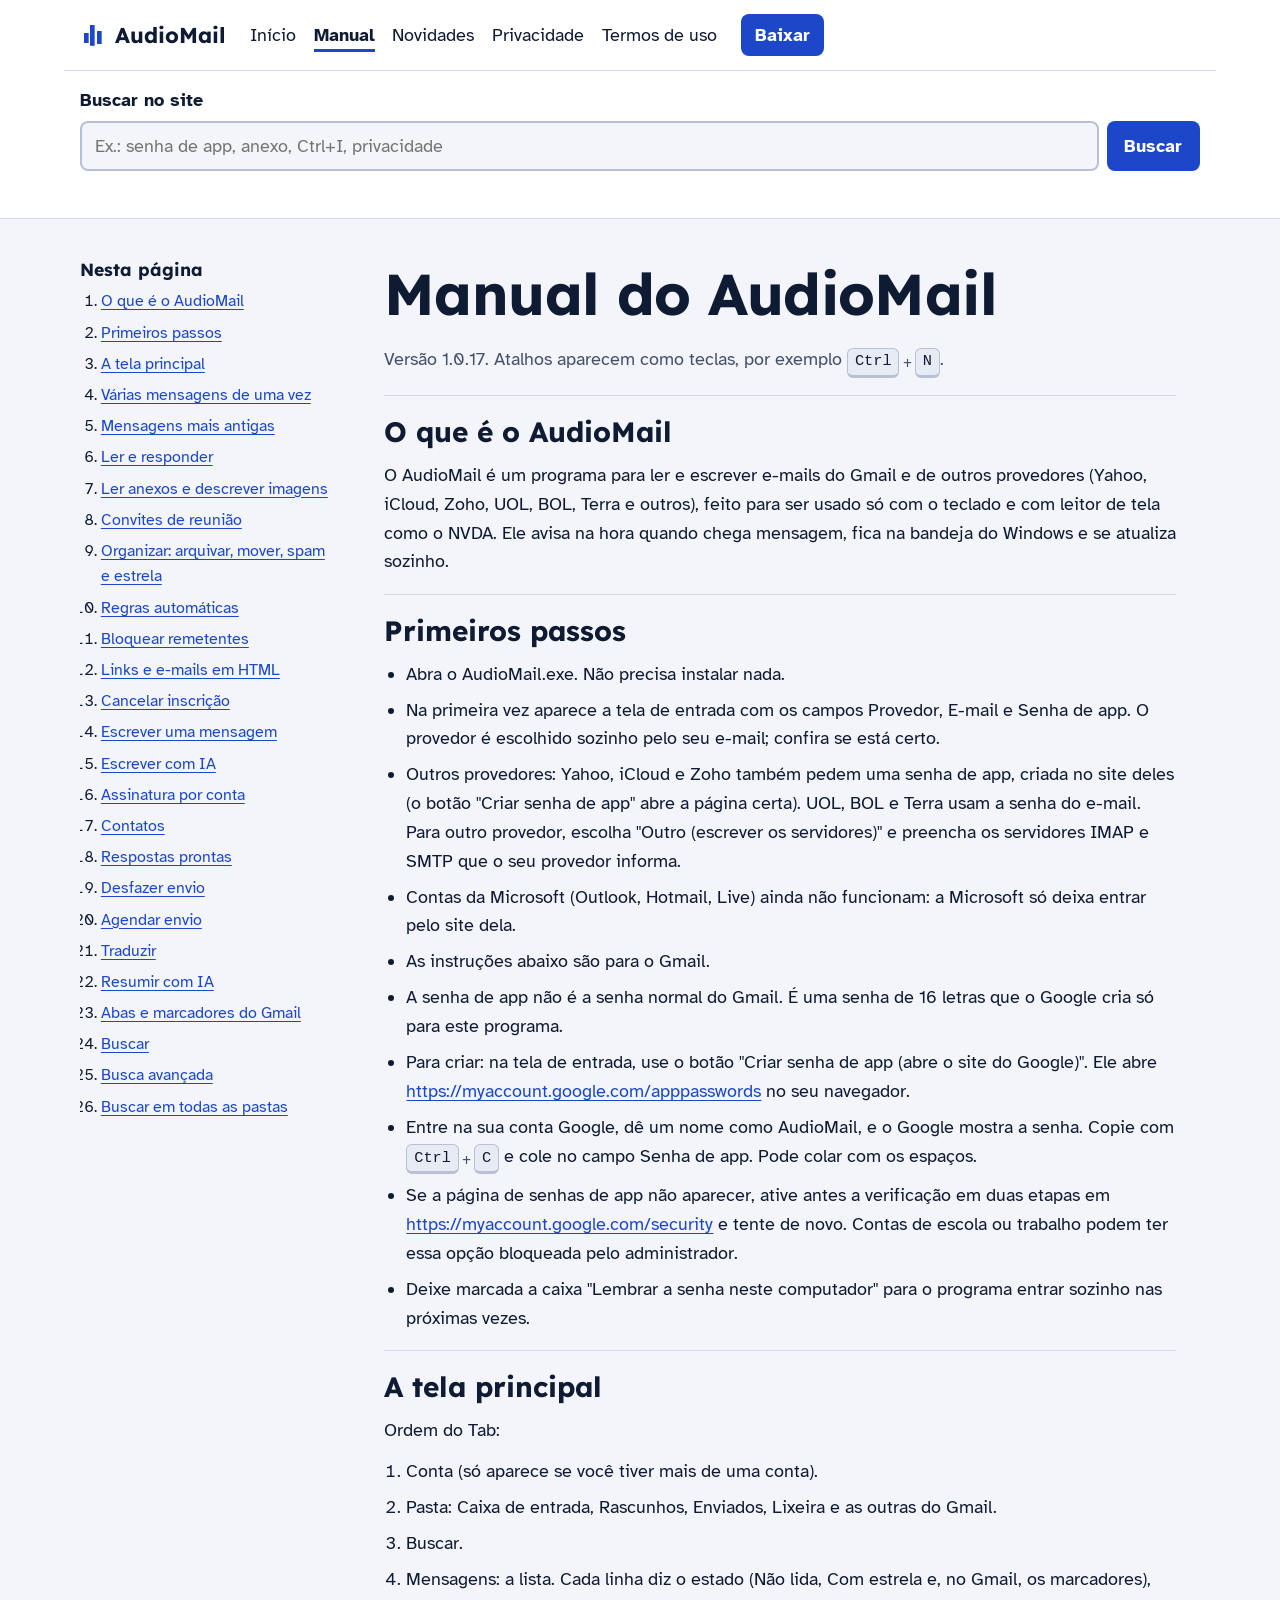
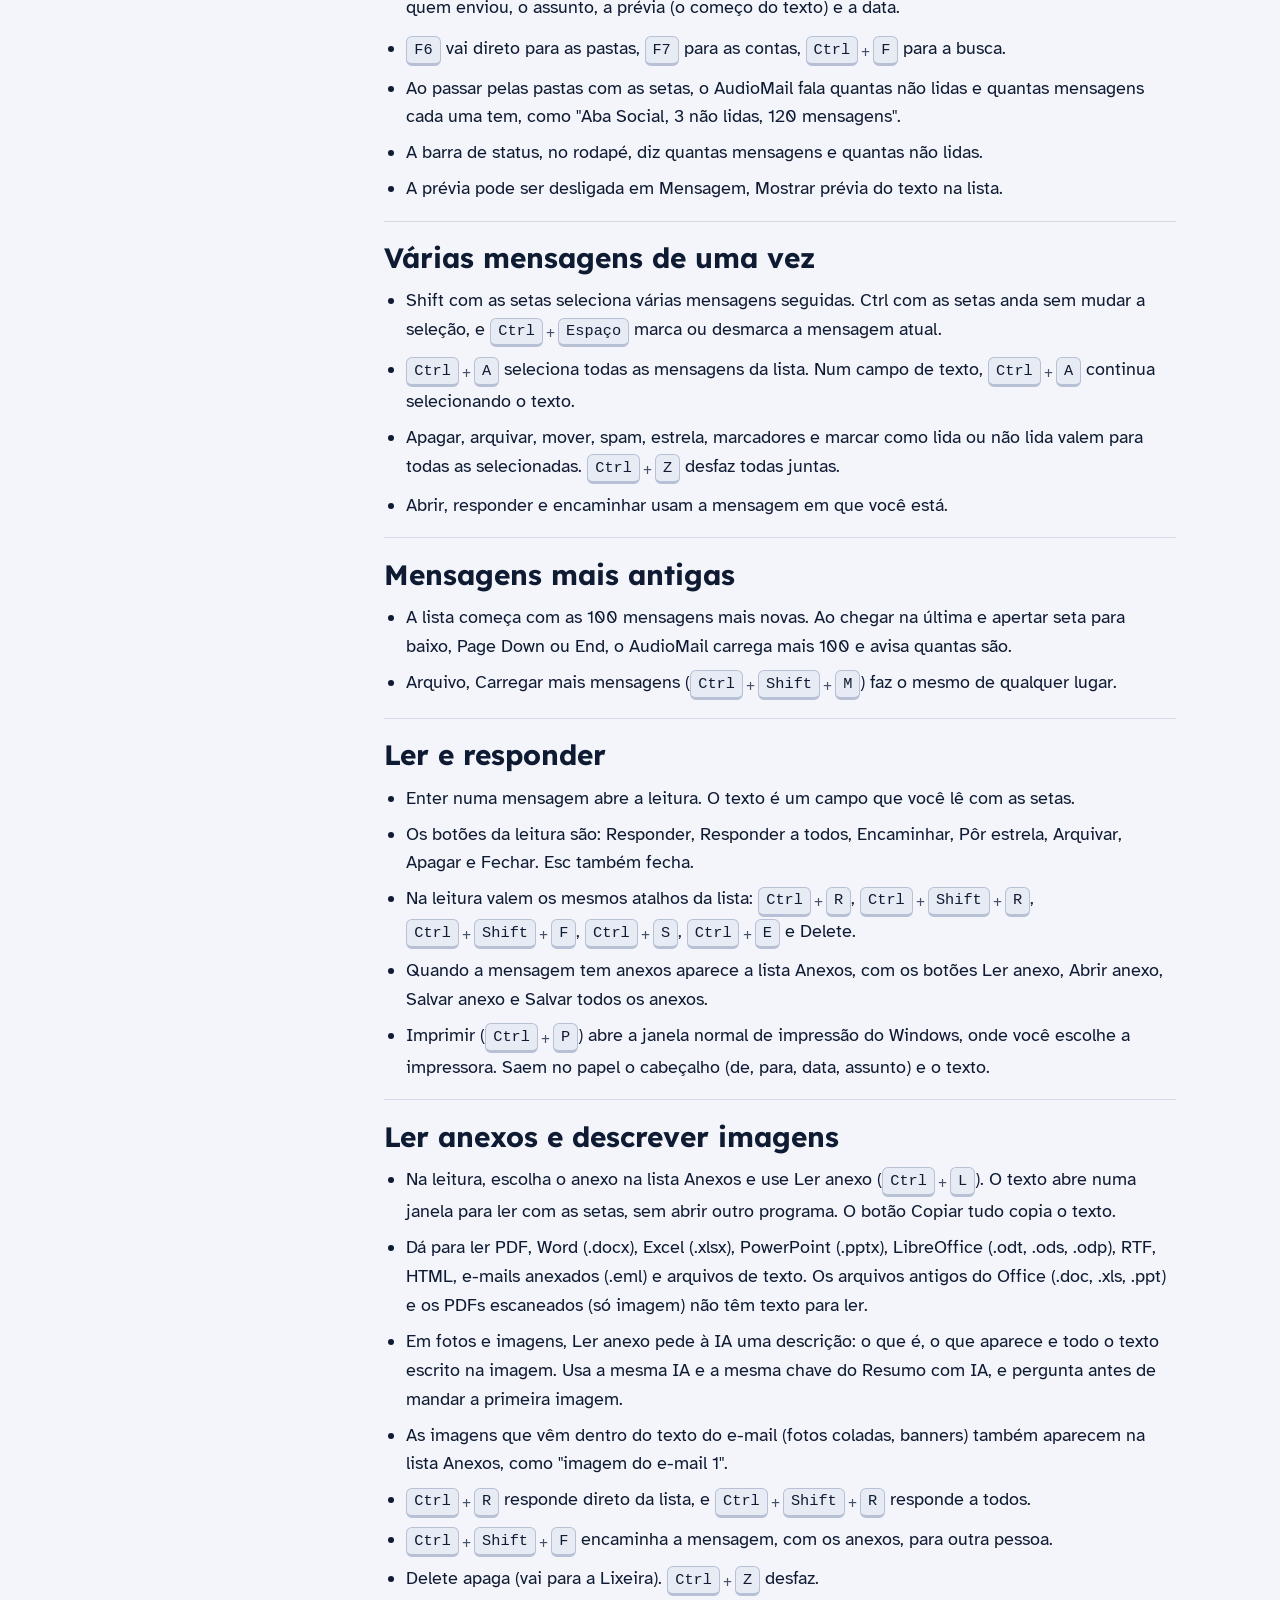
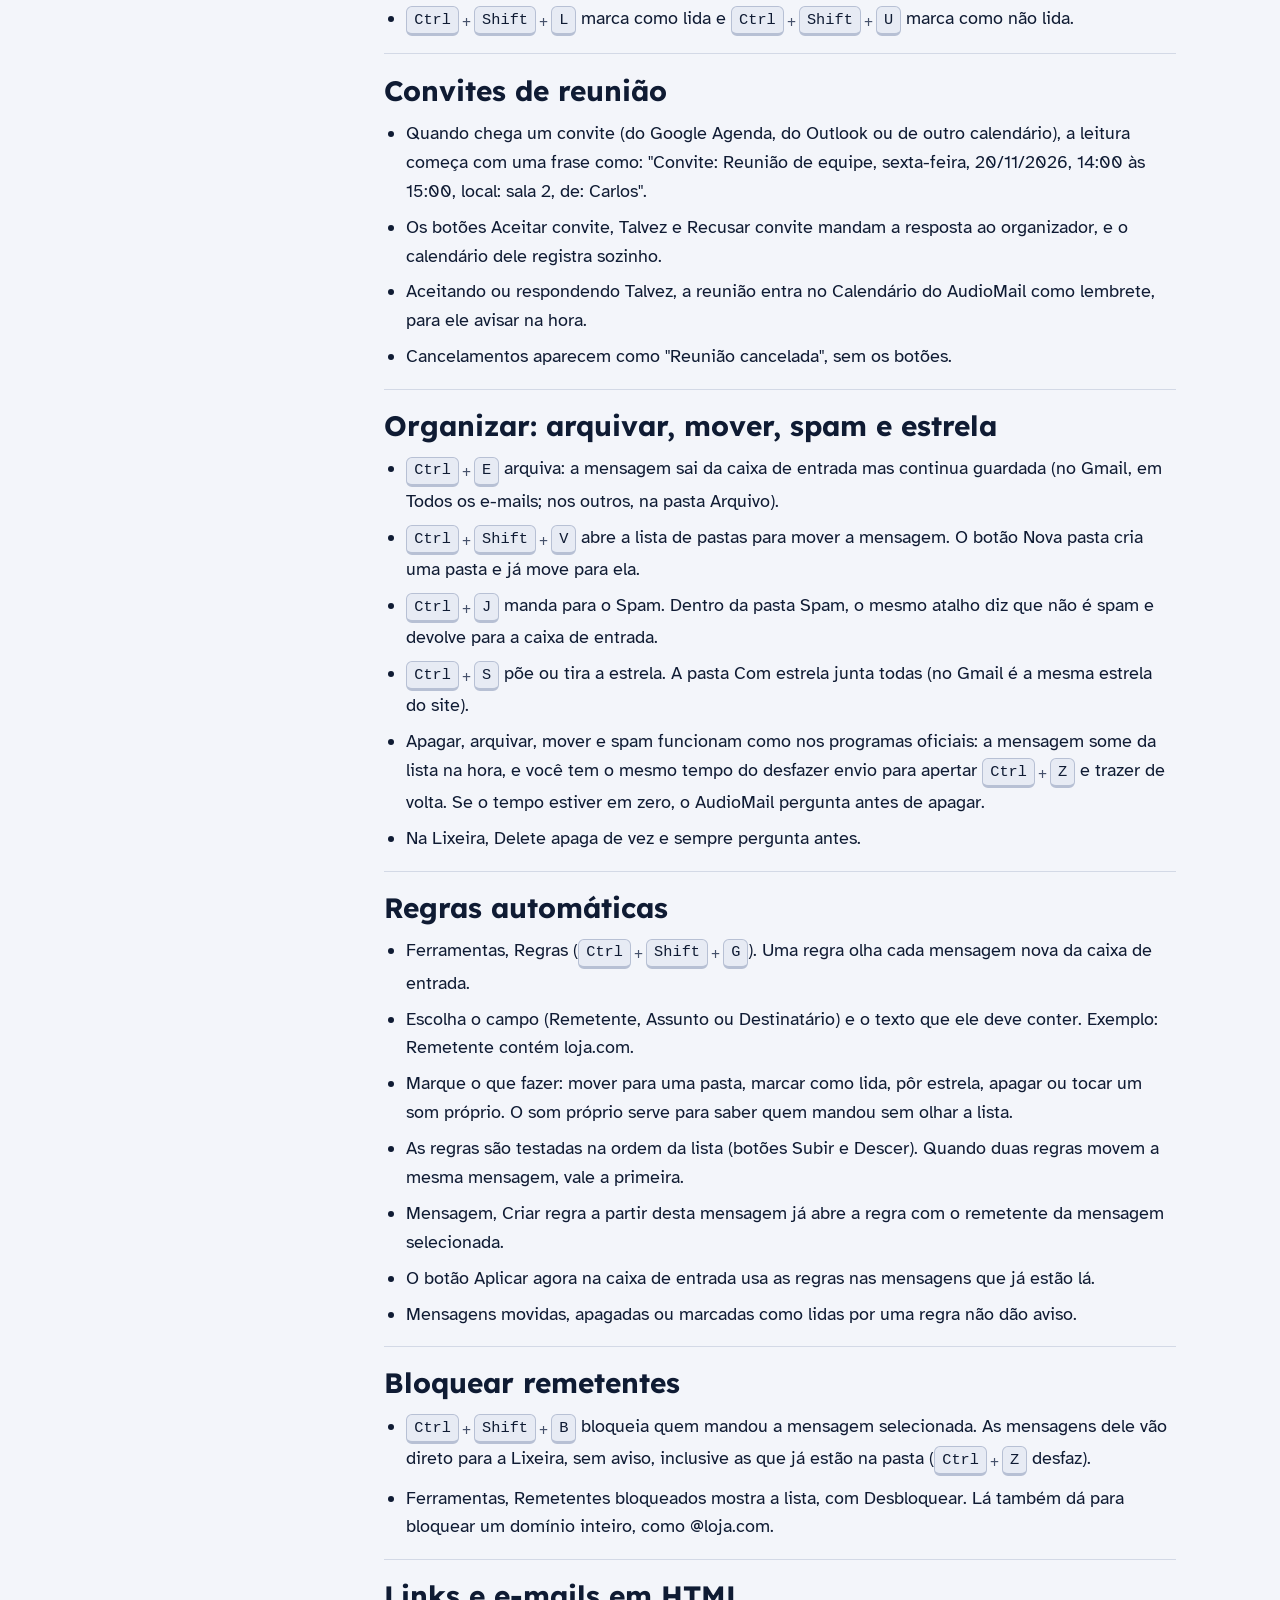
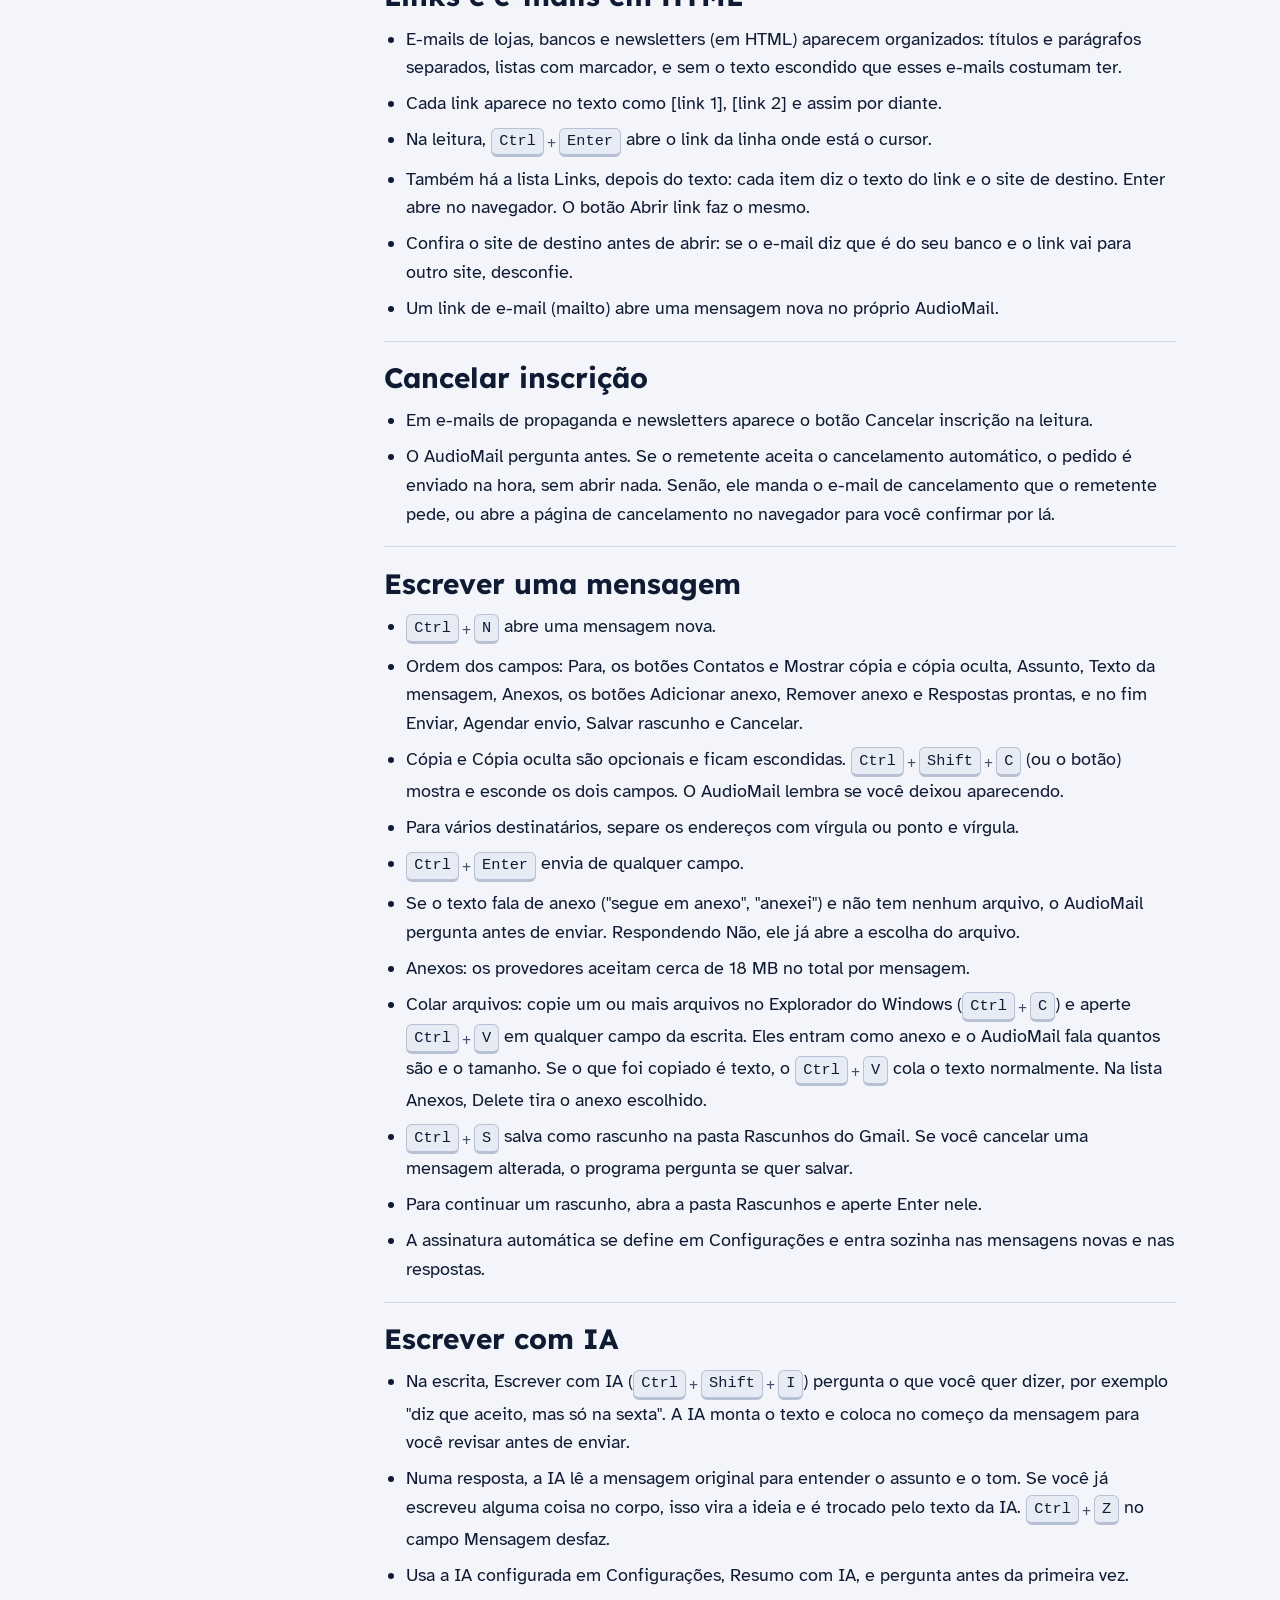
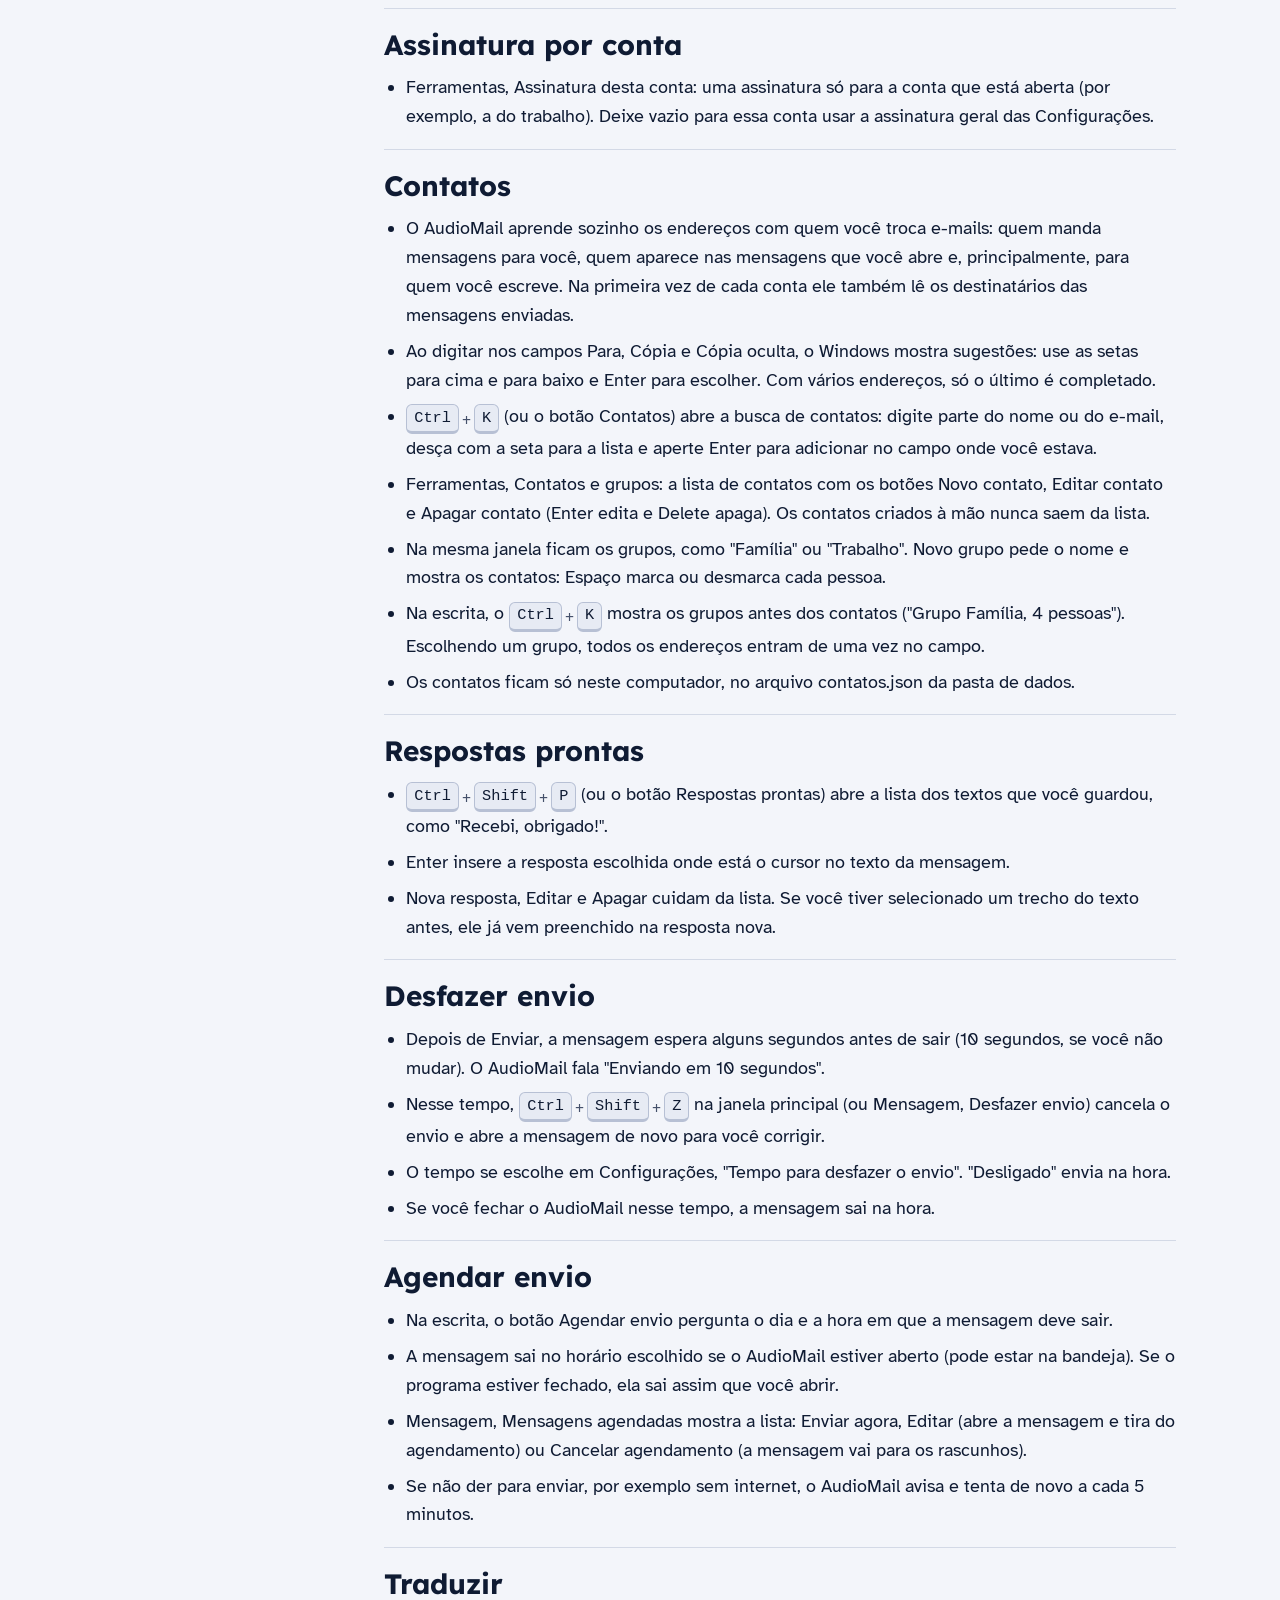
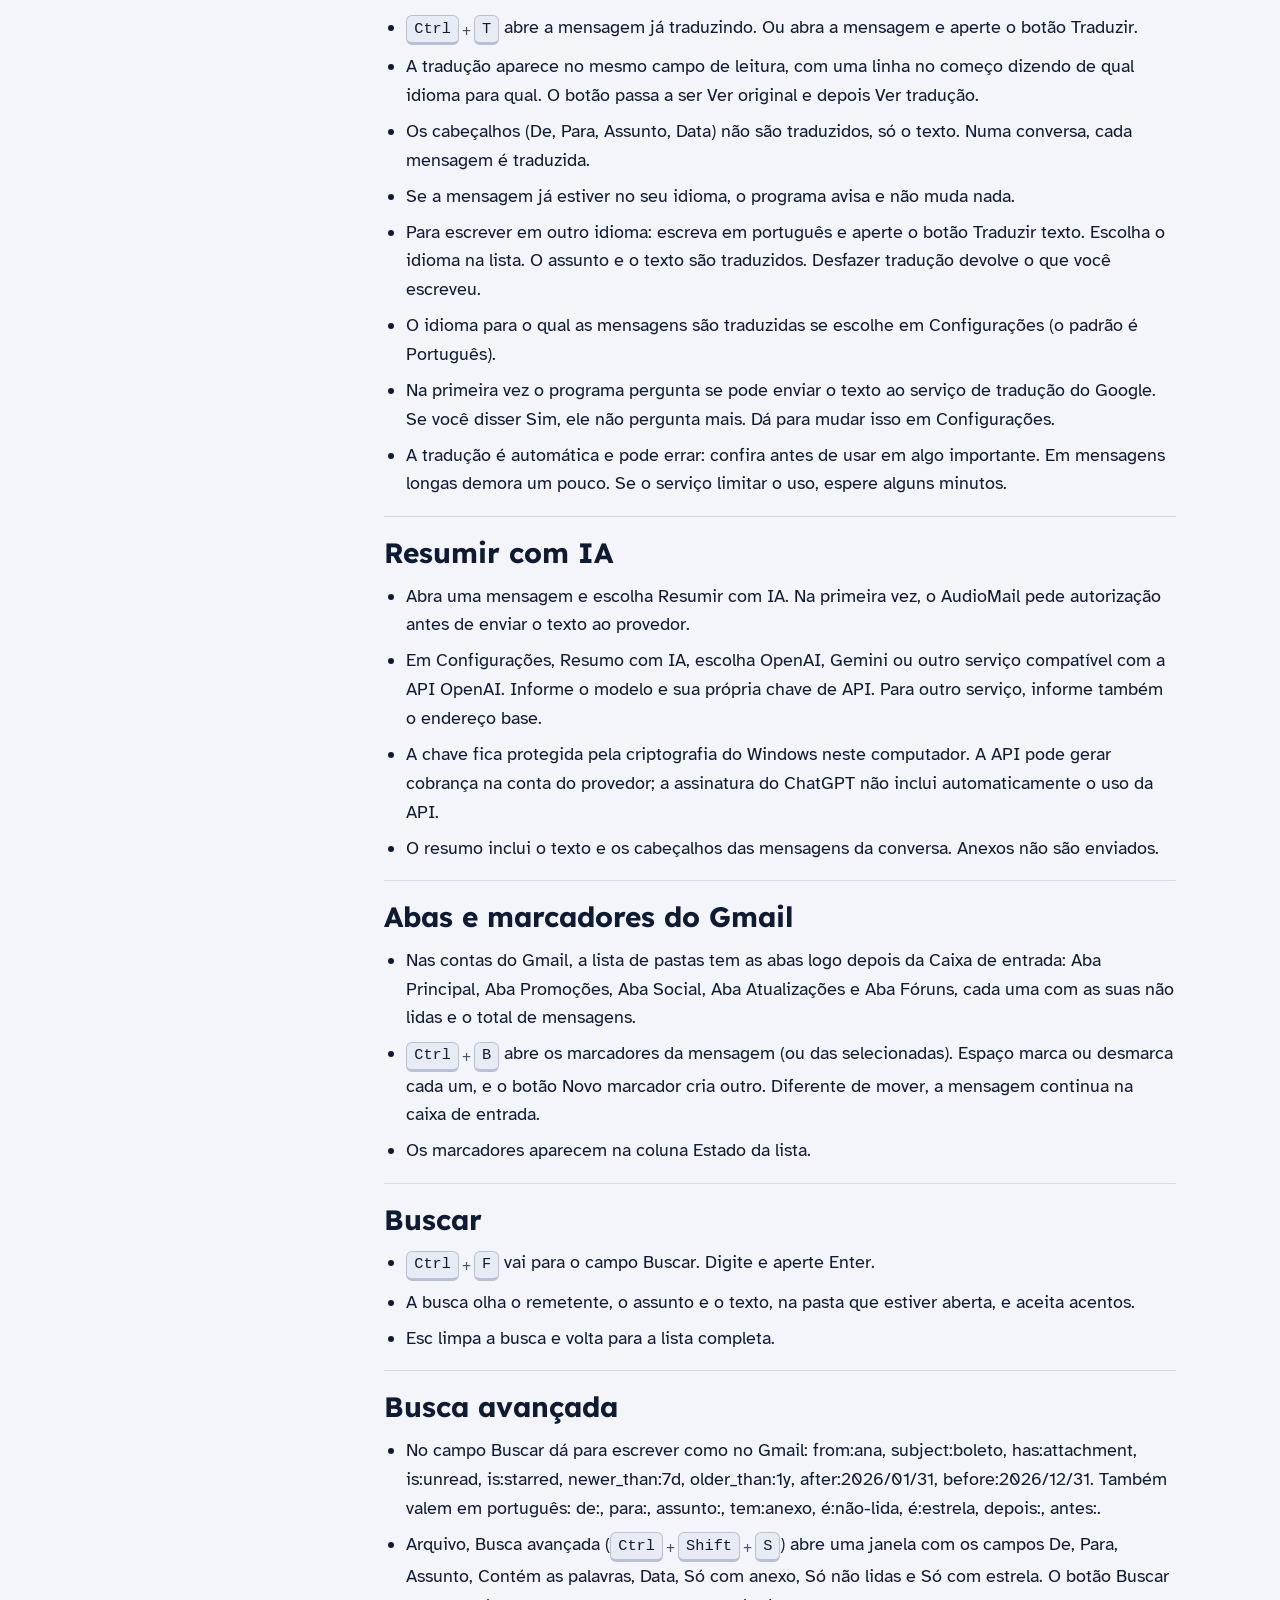
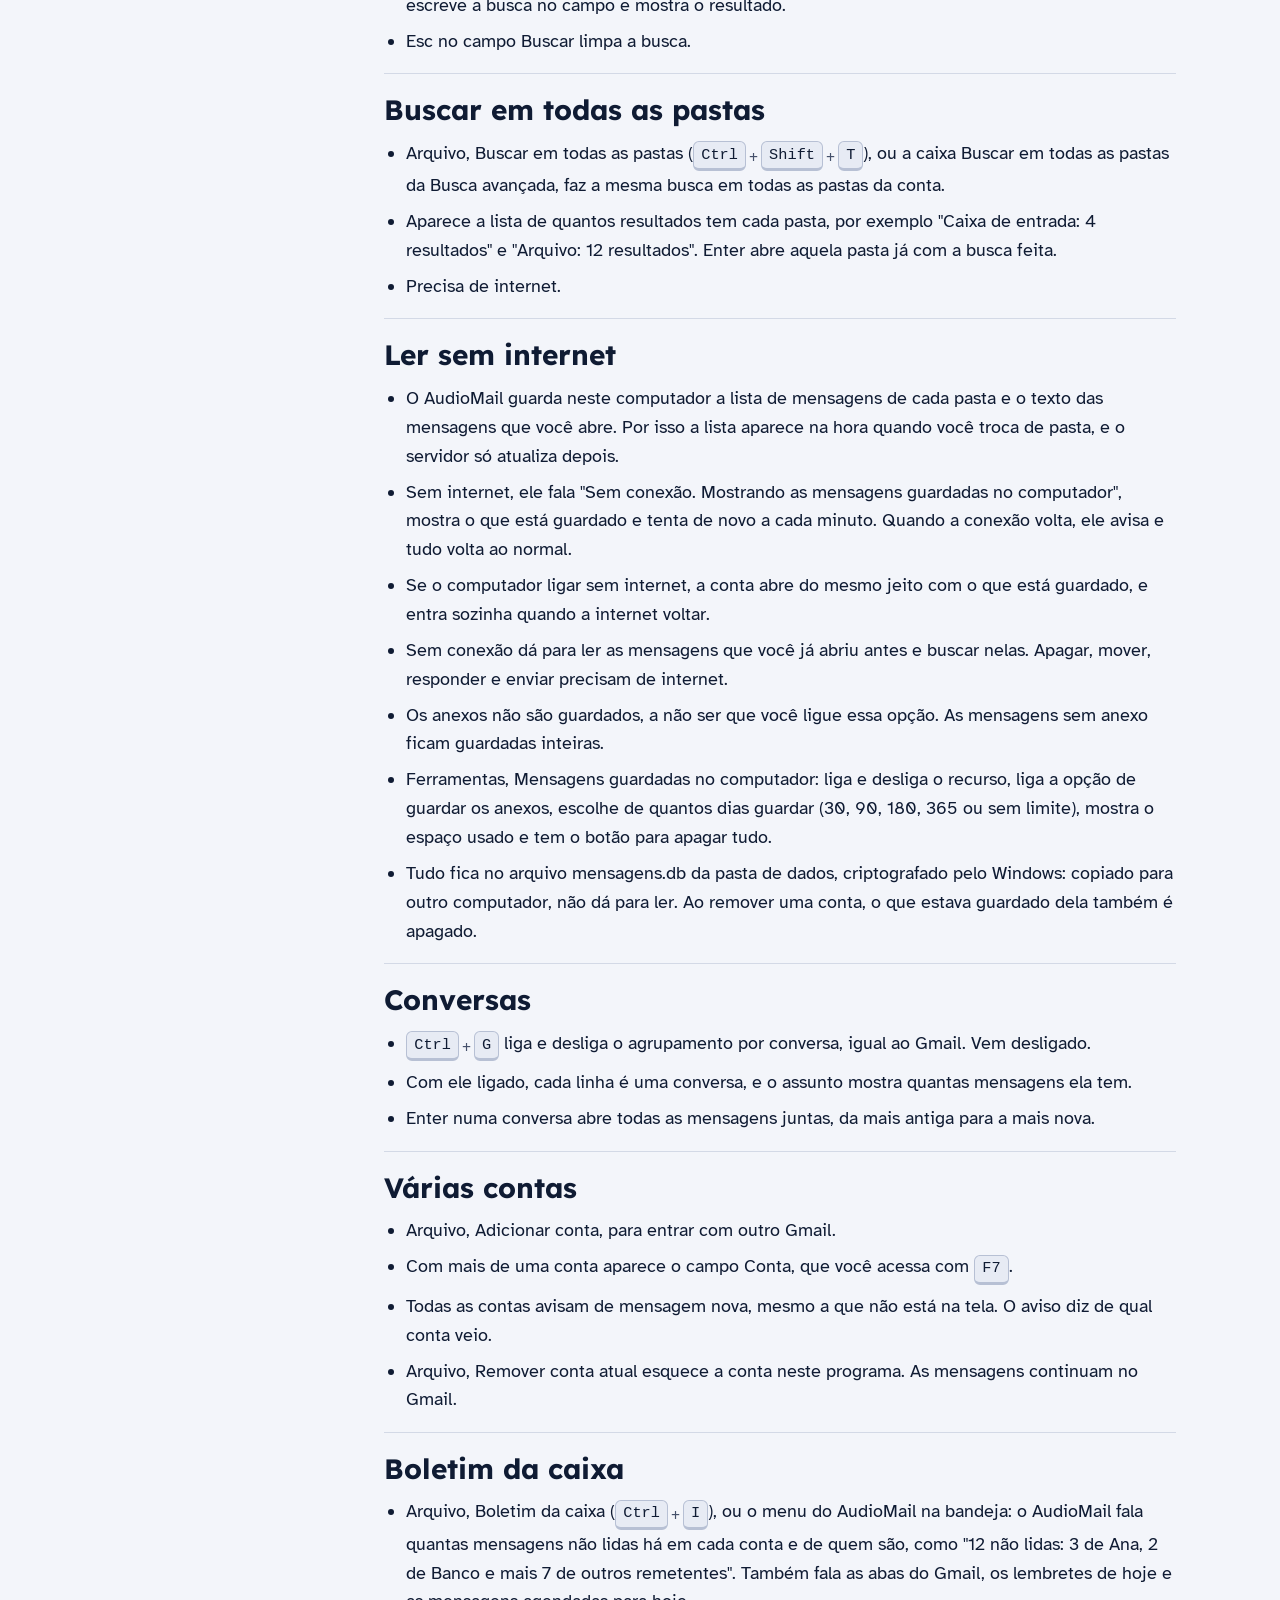
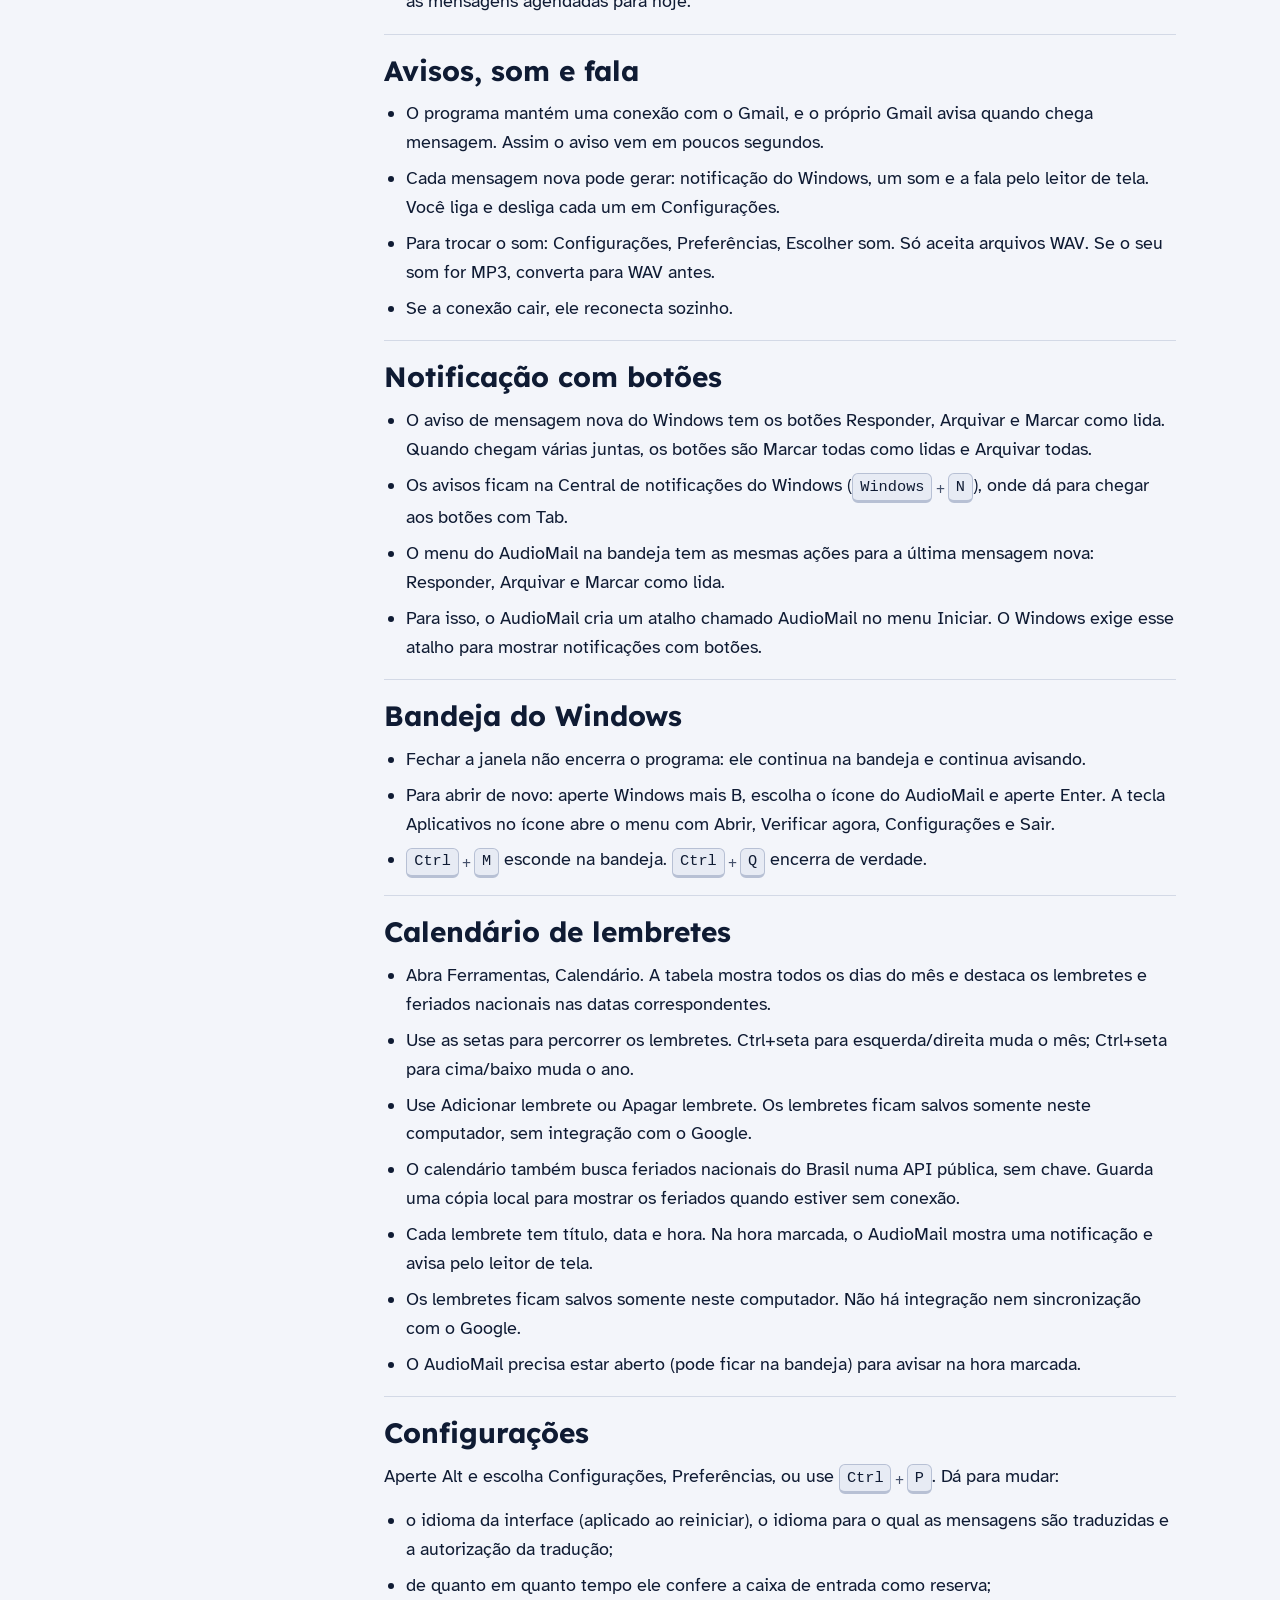
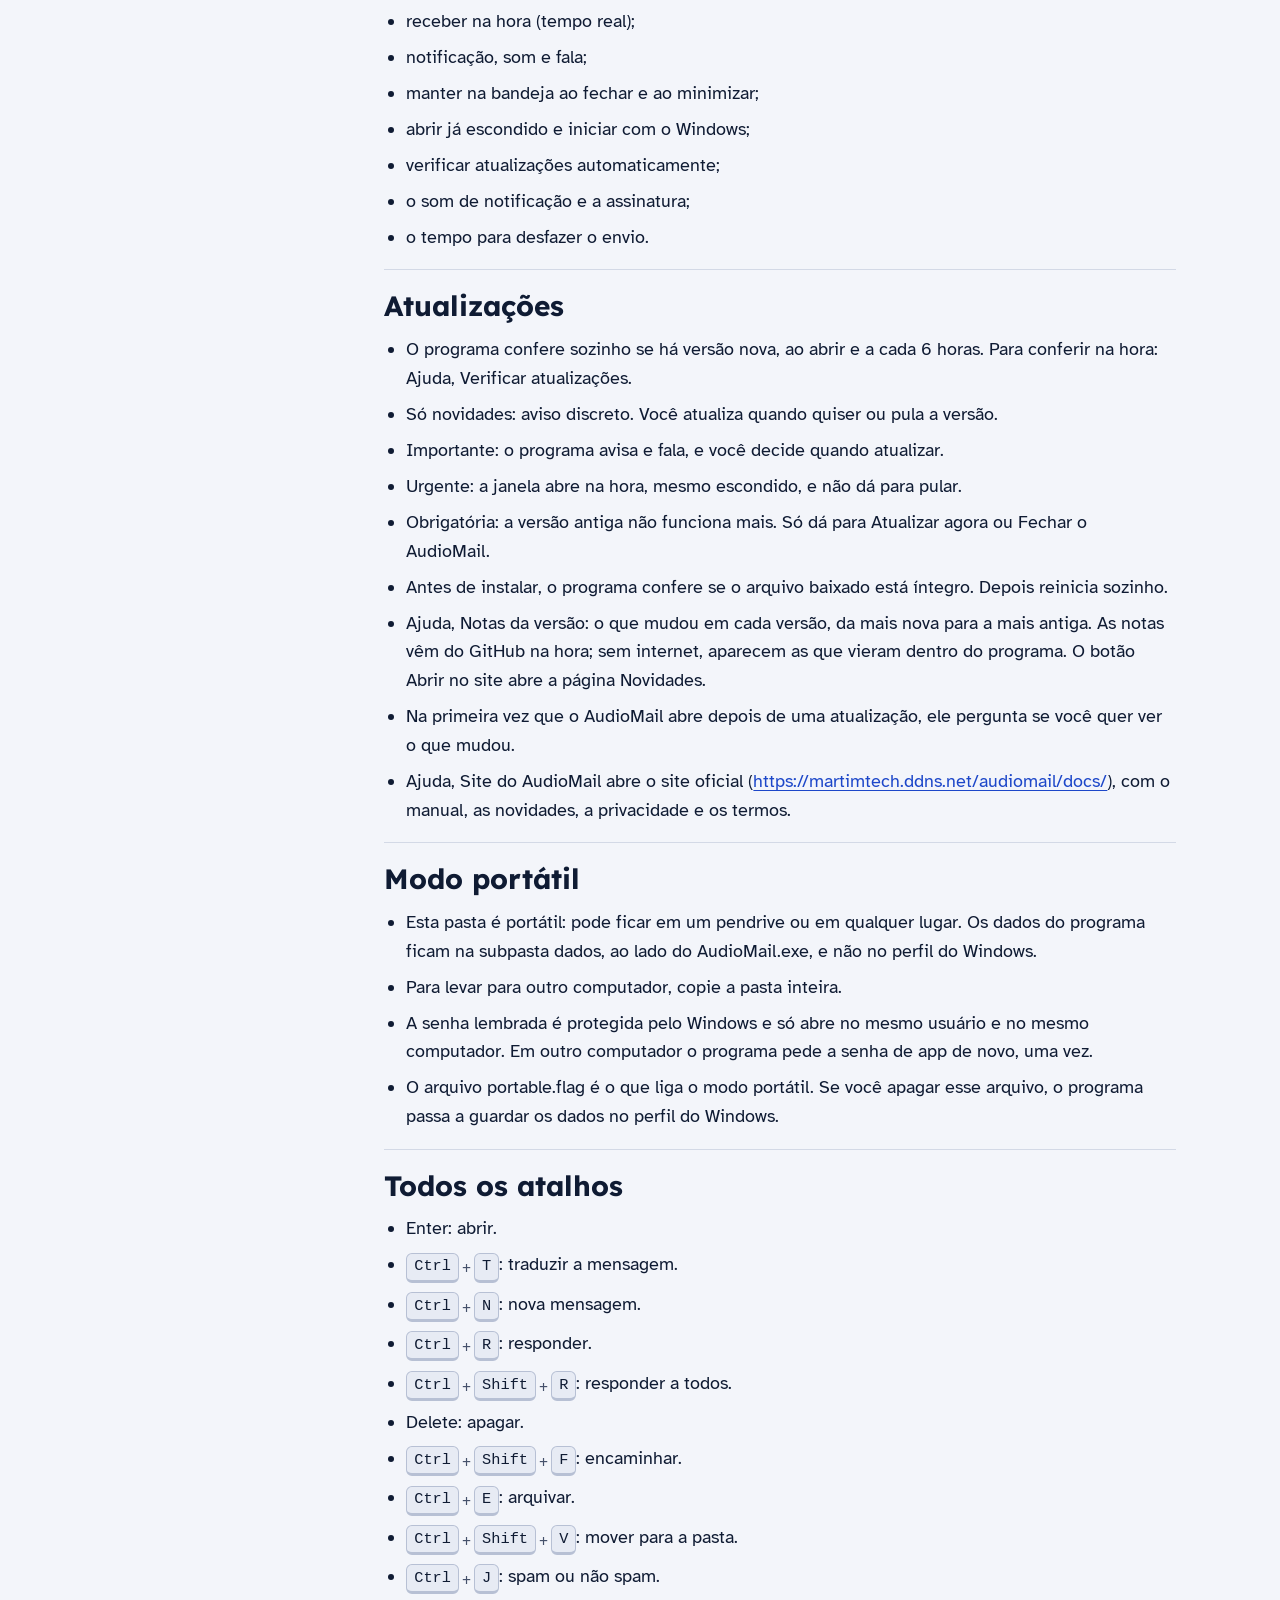
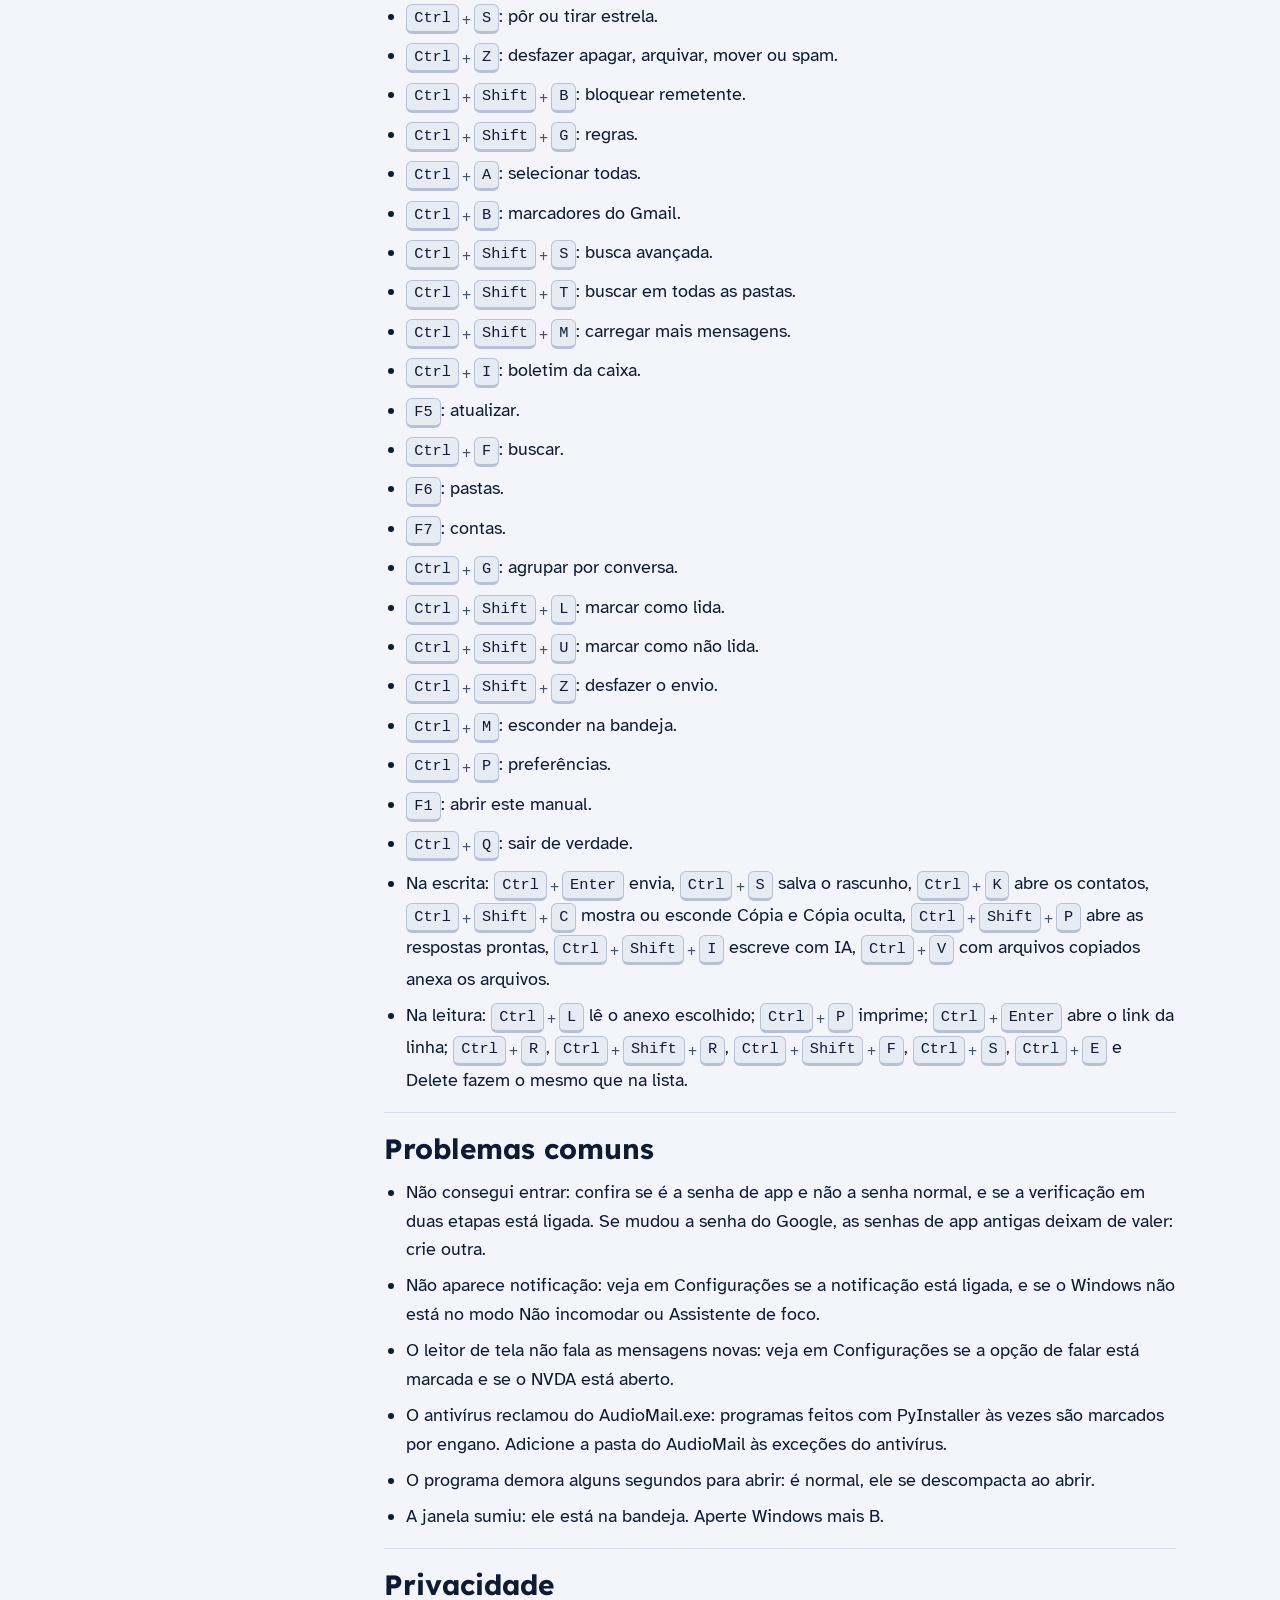
==== docs/manual.html @ 34cfb75d "AudioMail 1.0.17: notas da versão e site oficial - Notas da versão (release_notes.py): Ajuda, Notas " ====
<!doctype html>
<html lang="pt-BR">
<head>
<meta charset="utf-8">
<meta name="viewport" content="width=device-width, initial-scale=1, viewport-fit=cover">
<title>Manual do AudioMail</title>
<meta name="description" content="Como usar o AudioMail: contas, mensagens, anexos, atalhos e configurações.">
<meta name="claude:viewport-fit-sides" content="cover">
<link rel="preconnect" href="https://fonts.googleapis.com">
<link rel="preconnect" href="https://fonts.gstatic.com" crossorigin>
<link rel="stylesheet" href="https://fonts.googleapis.com/css2?family=Atkinson+Hyperlegible:ital,wght@0,400;0,700;1,400&family=Lexend:wght@500;700&display=swap">
<link rel="stylesheet" href="estilo.css">
</head>
<body>
<a class="skip" href="#conteudo">Pular para o conteúdo</a>
<header class="topo">
  <div class="faixa">
    <a class="marca" href="index.html" aria-label="AudioMail, página inicial">
      <span class="marca-icone" aria-hidden="true"></span>AudioMail
    </a>
    <nav aria-label="Páginas do site"><ul class="menu"><li><a href="index.html">Início</a></li><li><a href="manual.html" aria-current="page">Manual</a></li><li><a href="novidades.html">Novidades</a></li><li><a href="privacidade.html">Privacidade</a></li><li><a href="termos.html">Termos de uso</a></li></ul></nav>
    <a class="botao botao-pequeno" href="https://github.com/martimpcctrl/AudioMail/releases/latest/download/AudioMail-Portatil-1.0.17.zip">Baixar</a>
  </div>
  <div class="faixa faixa-busca">
    <form class="busca" role="search" id="form-busca" action="#">
      <label for="campo-busca">Buscar no site</label>
      <div class="busca-linha">
        <input id="campo-busca" type="search" autocomplete="off"
               placeholder="Ex.: senha de app, anexo, Ctrl+I, privacidade">
        <button type="submit" class="botao">Buscar</button>
      </div>
      <p id="busca-status" class="busca-status" role="status" aria-live="polite"></p>
      <ol id="busca-resultados" class="busca-resultados" hidden></ol>
    </form>
  </div>
</header>
<main id="conteudo" tabindex="-1">
<div class="faixa documento">
  <nav class="indice" aria-labelledby="titulo-indice">
    <h2 id="titulo-indice">Nesta página</h2>
    <ol><li><a href="#o-que-é-o-audiomail">O que é o AudioMail</a></li><li><a href="#primeiros-passos">Primeiros passos</a></li><li><a href="#a-tela-principal">A tela principal</a></li><li><a href="#várias-mensagens-de-uma-vez">Várias mensagens de uma vez</a></li><li><a href="#mensagens-mais-antigas">Mensagens mais antigas</a></li><li><a href="#ler-e-responder">Ler e responder</a></li><li><a href="#ler-anexos-e-descrever-imagens">Ler anexos e descrever imagens</a></li><li><a href="#convites-de-reunião">Convites de reunião</a></li><li><a href="#organizar-arquivar-mover-spam-e-estrela">Organizar: arquivar, mover, spam e estrela</a></li><li><a href="#regras-automáticas">Regras automáticas</a></li><li><a href="#bloquear-remetentes">Bloquear remetentes</a></li><li><a href="#links-e-e-mails-em-html">Links e e-mails em HTML</a></li><li><a href="#cancelar-inscrição">Cancelar inscrição</a></li><li><a href="#escrever-uma-mensagem">Escrever uma mensagem</a></li><li><a href="#escrever-com-ia">Escrever com IA</a></li><li><a href="#assinatura-por-conta">Assinatura por conta</a></li><li><a href="#contatos">Contatos</a></li><li><a href="#respostas-prontas">Respostas prontas</a></li><li><a href="#desfazer-envio">Desfazer envio</a></li><li><a href="#agendar-envio">Agendar envio</a></li><li><a href="#traduzir">Traduzir</a></li><li><a href="#resumir-com-ia">Resumir com IA</a></li><li><a href="#abas-e-marcadores-do-gmail">Abas e marcadores do Gmail</a></li><li><a href="#buscar">Buscar</a></li><li><a href="#busca-avançada">Busca avançada</a></li><li><a href="#buscar-em-todas-as-pastas">Buscar em todas as pastas</a></li><li><a href="#ler-sem-internet">Ler sem internet</a></li><li><a href="#conversas">Conversas</a></li><li><a href="#várias-contas">Várias contas</a></li><li><a href="#boletim-da-caixa">Boletim da caixa</a></li><li><a href="#avisos-som-e-fala">Avisos, som e fala</a></li><li><a href="#notificação-com-botões">Notificação com botões</a></li><li><a href="#bandeja-do-windows">Bandeja do Windows</a></li><li><a href="#calendário-de-lembretes">Calendário de lembretes</a></li><li><a href="#configurações">Configurações</a></li><li><a href="#atualizações">Atualizações</a></li><li><a href="#modo-portátil">Modo portátil</a></li><li><a href="#todos-os-atalhos">Todos os atalhos</a></li><li><a href="#problemas-comuns">Problemas comuns</a></li><li><a href="#privacidade">Privacidade</a></li></ol>
  </nav>
  <article class="texto">
    <h1>Manual do AudioMail</h1>
    <p class="meta">Versão 1.0.17. Atalhos aparecem como teclas, por exemplo <span class="combo"><kbd>Ctrl</kbd><span class="plus">+</span><kbd>N</kbd></span>.</p>
    <section aria-labelledby="o-que-é-o-audiomail"><h2 id="o-que-é-o-audiomail">O que é o AudioMail</h2>
<p>O AudioMail é um programa para ler e escrever e-mails do Gmail e de outros provedores (Yahoo, iCloud, Zoho, UOL, BOL, Terra e outros), feito para ser usado só com o teclado e com leitor de tela como o NVDA. Ele avisa na hora quando chega mensagem, fica na bandeja do Windows e se atualiza sozinho.</p></section>
<section aria-labelledby="primeiros-passos"><h2 id="primeiros-passos">Primeiros passos</h2>
<ul><li>Abra o AudioMail.exe. Não precisa instalar nada.</li><li>Na primeira vez aparece a tela de entrada com os campos Provedor, E-mail e Senha de app. O provedor é escolhido sozinho pelo seu e-mail; confira se está certo.</li><li>Outros provedores: Yahoo, iCloud e Zoho também pedem uma senha de app, criada no site deles (o botão "Criar senha de app" abre a página certa). UOL, BOL e Terra usam a senha do e-mail. Para outro provedor, escolha "Outro (escrever os servidores)" e preencha os servidores IMAP e SMTP que o seu provedor informa.</li><li>Contas da Microsoft (Outlook, Hotmail, Live) ainda não funcionam: a Microsoft só deixa entrar pelo site dela.</li><li>As instruções abaixo são para o Gmail.</li><li>A senha de app não é a senha normal do Gmail. É uma senha de 16 letras que o Google cria só para este programa.</li><li>Para criar: na tela de entrada, use o botão "Criar senha de app (abre o site do Google)". Ele abre <a href="https://myaccount.google.com/apppasswords">https://myaccount.google.com/apppasswords</a> no seu navegador.</li><li>Entre na sua conta Google, dê um nome como AudioMail, e o Google mostra a senha. Copie com <span class="combo"><kbd>Ctrl</kbd><span class="plus">+</span><kbd>C</kbd></span> e cole no campo Senha de app. Pode colar com os espaços.</li><li>Se a página de senhas de app não aparecer, ative antes a verificação em duas etapas em <a href="https://myaccount.google.com/security">https://myaccount.google.com/security</a> e tente de novo. Contas de escola ou trabalho podem ter essa opção bloqueada pelo administrador.</li><li>Deixe marcada a caixa "Lembrar a senha neste computador" para o programa entrar sozinho nas próximas vezes.</li></ul></section>
<section aria-labelledby="a-tela-principal"><h2 id="a-tela-principal">A tela principal</h2>
<p>Ordem do Tab:</p>
<ol><li>Conta (só aparece se você tiver mais de uma conta).</li><li>Pasta: Caixa de entrada, Rascunhos, Enviados, Lixeira e as outras do Gmail.</li><li>Buscar.</li><li>Mensagens: a lista. Cada linha diz o estado (Não lida, Com estrela e, no Gmail, os marcadores), quem enviou, o assunto, a prévia (o começo do texto) e a data.</li></ol>
<ul><li><span class="combo"><kbd>F6</kbd></span> vai direto para as pastas, <span class="combo"><kbd>F7</kbd></span> para as contas, <span class="combo"><kbd>Ctrl</kbd><span class="plus">+</span><kbd>F</kbd></span> para a busca.</li><li>Ao passar pelas pastas com as setas, o AudioMail fala quantas não lidas e quantas mensagens cada uma tem, como "Aba Social, 3 não lidas, 120 mensagens".</li><li>A barra de status, no rodapé, diz quantas mensagens e quantas não lidas.</li><li>A prévia pode ser desligada em Mensagem, Mostrar prévia do texto na lista.</li></ul></section>
<section aria-labelledby="várias-mensagens-de-uma-vez"><h2 id="várias-mensagens-de-uma-vez">Várias mensagens de uma vez</h2>
<ul><li>Shift com as setas seleciona várias mensagens seguidas. Ctrl com as setas anda sem mudar a seleção, e <span class="combo"><kbd>Ctrl</kbd><span class="plus">+</span><kbd>Espaço</kbd></span> marca ou desmarca a mensagem atual.</li><li><span class="combo"><kbd>Ctrl</kbd><span class="plus">+</span><kbd>A</kbd></span> seleciona todas as mensagens da lista. Num campo de texto, <span class="combo"><kbd>Ctrl</kbd><span class="plus">+</span><kbd>A</kbd></span> continua selecionando o texto.</li><li>Apagar, arquivar, mover, spam, estrela, marcadores e marcar como lida ou não lida valem para todas as selecionadas. <span class="combo"><kbd>Ctrl</kbd><span class="plus">+</span><kbd>Z</kbd></span> desfaz todas juntas.</li><li>Abrir, responder e encaminhar usam a mensagem em que você está.</li></ul></section>
<section aria-labelledby="mensagens-mais-antigas"><h2 id="mensagens-mais-antigas">Mensagens mais antigas</h2>
<ul><li>A lista começa com as 100 mensagens mais novas. Ao chegar na última e apertar seta para baixo, Page Down ou End, o AudioMail carrega mais 100 e avisa quantas são.</li><li>Arquivo, Carregar mais mensagens (<span class="combo"><kbd>Ctrl</kbd><span class="plus">+</span><kbd>Shift</kbd><span class="plus">+</span><kbd>M</kbd></span>) faz o mesmo de qualquer lugar.</li></ul></section>
<section aria-labelledby="ler-e-responder"><h2 id="ler-e-responder">Ler e responder</h2>
<ul><li>Enter numa mensagem abre a leitura. O texto é um campo que você lê com as setas.</li><li>Os botões da leitura são: Responder, Responder a todos, Encaminhar, Pôr estrela, Arquivar, Apagar e Fechar. Esc também fecha.</li><li>Na leitura valem os mesmos atalhos da lista: <span class="combo"><kbd>Ctrl</kbd><span class="plus">+</span><kbd>R</kbd></span>, <span class="combo"><kbd>Ctrl</kbd><span class="plus">+</span><kbd>Shift</kbd><span class="plus">+</span><kbd>R</kbd></span>, <span class="combo"><kbd>Ctrl</kbd><span class="plus">+</span><kbd>Shift</kbd><span class="plus">+</span><kbd>F</kbd></span>, <span class="combo"><kbd>Ctrl</kbd><span class="plus">+</span><kbd>S</kbd></span>, <span class="combo"><kbd>Ctrl</kbd><span class="plus">+</span><kbd>E</kbd></span> e Delete.</li><li>Quando a mensagem tem anexos aparece a lista Anexos, com os botões Ler anexo, Abrir anexo, Salvar anexo e Salvar todos os anexos.</li><li>Imprimir (<span class="combo"><kbd>Ctrl</kbd><span class="plus">+</span><kbd>P</kbd></span>) abre a janela normal de impressão do Windows, onde você escolhe a impressora. Saem no papel o cabeçalho (de, para, data, assunto) e o texto.</li></ul></section>
<section aria-labelledby="ler-anexos-e-descrever-imagens"><h2 id="ler-anexos-e-descrever-imagens">Ler anexos e descrever imagens</h2>
<ul><li>Na leitura, escolha o anexo na lista Anexos e use Ler anexo (<span class="combo"><kbd>Ctrl</kbd><span class="plus">+</span><kbd>L</kbd></span>). O texto abre numa janela para ler com as setas, sem abrir outro programa. O botão Copiar tudo copia o texto.</li><li>Dá para ler PDF, Word (.docx), Excel (.xlsx), PowerPoint (.pptx), LibreOffice (.odt, .ods, .odp), RTF, HTML, e-mails anexados (.eml) e arquivos de texto. Os arquivos antigos do Office (.doc, .xls, .ppt) e os PDFs escaneados (só imagem) não têm texto para ler.</li><li>Em fotos e imagens, Ler anexo pede à IA uma descrição: o que é, o que aparece e todo o texto escrito na imagem. Usa a mesma IA e a mesma chave do Resumo com IA, e pergunta antes de mandar a primeira imagem.</li><li>As imagens que vêm dentro do texto do e-mail (fotos coladas, banners) também aparecem na lista Anexos, como "imagem do e-mail 1".</li><li><span class="combo"><kbd>Ctrl</kbd><span class="plus">+</span><kbd>R</kbd></span> responde direto da lista, e <span class="combo"><kbd>Ctrl</kbd><span class="plus">+</span><kbd>Shift</kbd><span class="plus">+</span><kbd>R</kbd></span> responde a todos.</li><li><span class="combo"><kbd>Ctrl</kbd><span class="plus">+</span><kbd>Shift</kbd><span class="plus">+</span><kbd>F</kbd></span> encaminha a mensagem, com os anexos, para outra pessoa.</li><li>Delete apaga (vai para a Lixeira). <span class="combo"><kbd>Ctrl</kbd><span class="plus">+</span><kbd>Z</kbd></span> desfaz.</li><li><span class="combo"><kbd>Ctrl</kbd><span class="plus">+</span><kbd>Shift</kbd><span class="plus">+</span><kbd>L</kbd></span> marca como lida e <span class="combo"><kbd>Ctrl</kbd><span class="plus">+</span><kbd>Shift</kbd><span class="plus">+</span><kbd>U</kbd></span> marca como não lida.</li></ul></section>
<section aria-labelledby="convites-de-reunião"><h2 id="convites-de-reunião">Convites de reunião</h2>
<ul><li>Quando chega um convite (do Google Agenda, do Outlook ou de outro calendário), a leitura começa com uma frase como: "Convite: Reunião de equipe, sexta-feira, 20/11/2026, 14:00 às 15:00, local: sala 2, de: Carlos".</li><li>Os botões Aceitar convite, Talvez e Recusar convite mandam a resposta ao organizador, e o calendário dele registra sozinho.</li><li>Aceitando ou respondendo Talvez, a reunião entra no Calendário do AudioMail como lembrete, para ele avisar na hora.</li><li>Cancelamentos aparecem como "Reunião cancelada", sem os botões.</li></ul></section>
<section aria-labelledby="organizar-arquivar-mover-spam-e-estrela"><h2 id="organizar-arquivar-mover-spam-e-estrela">Organizar: arquivar, mover, spam e estrela</h2>
<ul><li><span class="combo"><kbd>Ctrl</kbd><span class="plus">+</span><kbd>E</kbd></span> arquiva: a mensagem sai da caixa de entrada mas continua guardada (no Gmail, em Todos os e-mails; nos outros, na pasta Arquivo).</li><li><span class="combo"><kbd>Ctrl</kbd><span class="plus">+</span><kbd>Shift</kbd><span class="plus">+</span><kbd>V</kbd></span> abre a lista de pastas para mover a mensagem. O botão Nova pasta cria uma pasta e já move para ela.</li><li><span class="combo"><kbd>Ctrl</kbd><span class="plus">+</span><kbd>J</kbd></span> manda para o Spam. Dentro da pasta Spam, o mesmo atalho diz que não é spam e devolve para a caixa de entrada.</li><li><span class="combo"><kbd>Ctrl</kbd><span class="plus">+</span><kbd>S</kbd></span> põe ou tira a estrela. A pasta Com estrela junta todas (no Gmail é a mesma estrela do site).</li><li>Apagar, arquivar, mover e spam funcionam como nos programas oficiais: a mensagem some da lista na hora, e você tem o mesmo tempo do desfazer envio para apertar <span class="combo"><kbd>Ctrl</kbd><span class="plus">+</span><kbd>Z</kbd></span> e trazer de volta. Se o tempo estiver em zero, o AudioMail pergunta antes de apagar.</li><li>Na Lixeira, Delete apaga de vez e sempre pergunta antes.</li></ul></section>
<section aria-labelledby="regras-automáticas"><h2 id="regras-automáticas">Regras automáticas</h2>
<ul><li>Ferramentas, Regras (<span class="combo"><kbd>Ctrl</kbd><span class="plus">+</span><kbd>Shift</kbd><span class="plus">+</span><kbd>G</kbd></span>). Uma regra olha cada mensagem nova da caixa de entrada.</li><li>Escolha o campo (Remetente, Assunto ou Destinatário) e o texto que ele deve conter. Exemplo: Remetente contém loja.com.</li><li>Marque o que fazer: mover para uma pasta, marcar como lida, pôr estrela, apagar ou tocar um som próprio. O som próprio serve para saber quem mandou sem olhar a lista.</li><li>As regras são testadas na ordem da lista (botões Subir e Descer). Quando duas regras movem a mesma mensagem, vale a primeira.</li><li>Mensagem, Criar regra a partir desta mensagem já abre a regra com o remetente da mensagem selecionada.</li><li>O botão Aplicar agora na caixa de entrada usa as regras nas mensagens que já estão lá.</li><li>Mensagens movidas, apagadas ou marcadas como lidas por uma regra não dão aviso.</li></ul></section>
<section aria-labelledby="bloquear-remetentes"><h2 id="bloquear-remetentes">Bloquear remetentes</h2>
<ul><li><span class="combo"><kbd>Ctrl</kbd><span class="plus">+</span><kbd>Shift</kbd><span class="plus">+</span><kbd>B</kbd></span> bloqueia quem mandou a mensagem selecionada. As mensagens dele vão direto para a Lixeira, sem aviso, inclusive as que já estão na pasta (<span class="combo"><kbd>Ctrl</kbd><span class="plus">+</span><kbd>Z</kbd></span> desfaz).</li><li>Ferramentas, Remetentes bloqueados mostra a lista, com Desbloquear. Lá também dá para bloquear um domínio inteiro, como @loja.com.</li></ul></section>
<section aria-labelledby="links-e-e-mails-em-html"><h2 id="links-e-e-mails-em-html">Links e e-mails em HTML</h2>
<ul><li>E-mails de lojas, bancos e newsletters (em HTML) aparecem organizados: títulos e parágrafos separados, listas com marcador, e sem o texto escondido que esses e-mails costumam ter.</li><li>Cada link aparece no texto como [link 1], [link 2] e assim por diante.</li><li>Na leitura, <span class="combo"><kbd>Ctrl</kbd><span class="plus">+</span><kbd>Enter</kbd></span> abre o link da linha onde está o cursor.</li><li>Também há a lista Links, depois do texto: cada item diz o texto do link e o site de destino. Enter abre no navegador. O botão Abrir link faz o mesmo.</li><li>Confira o site de destino antes de abrir: se o e-mail diz que é do seu banco e o link vai para outro site, desconfie.</li><li>Um link de e-mail (mailto) abre uma mensagem nova no próprio AudioMail.</li></ul></section>
<section aria-labelledby="cancelar-inscrição"><h2 id="cancelar-inscrição">Cancelar inscrição</h2>
<ul><li>Em e-mails de propaganda e newsletters aparece o botão Cancelar inscrição na leitura.</li><li>O AudioMail pergunta antes. Se o remetente aceita o cancelamento automático, o pedido é enviado na hora, sem abrir nada. Senão, ele manda o e-mail de cancelamento que o remetente pede, ou abre a página de cancelamento no navegador para você confirmar por lá.</li></ul></section>
<section aria-labelledby="escrever-uma-mensagem"><h2 id="escrever-uma-mensagem">Escrever uma mensagem</h2>
<ul><li><span class="combo"><kbd>Ctrl</kbd><span class="plus">+</span><kbd>N</kbd></span> abre uma mensagem nova.</li><li>Ordem dos campos: Para, os botões Contatos e Mostrar cópia e cópia oculta, Assunto, Texto da mensagem, Anexos, os botões Adicionar anexo, Remover anexo e Respostas prontas, e no fim Enviar, Agendar envio, Salvar rascunho e Cancelar.</li><li>Cópia e Cópia oculta são opcionais e ficam escondidas. <span class="combo"><kbd>Ctrl</kbd><span class="plus">+</span><kbd>Shift</kbd><span class="plus">+</span><kbd>C</kbd></span> (ou o botão) mostra e esconde os dois campos. O AudioMail lembra se você deixou aparecendo.</li><li>Para vários destinatários, separe os endereços com vírgula ou ponto e vírgula.</li><li><span class="combo"><kbd>Ctrl</kbd><span class="plus">+</span><kbd>Enter</kbd></span> envia de qualquer campo.</li><li>Se o texto fala de anexo ("segue em anexo", "anexei") e não tem nenhum arquivo, o AudioMail pergunta antes de enviar. Respondendo Não, ele já abre a escolha do arquivo.</li><li>Anexos: os provedores aceitam cerca de 18 MB no total por mensagem.</li><li>Colar arquivos: copie um ou mais arquivos no Explorador do Windows (<span class="combo"><kbd>Ctrl</kbd><span class="plus">+</span><kbd>C</kbd></span>) e aperte <span class="combo"><kbd>Ctrl</kbd><span class="plus">+</span><kbd>V</kbd></span> em qualquer campo da escrita. Eles entram como anexo e o AudioMail fala quantos são e o tamanho. Se o que foi copiado é texto, o <span class="combo"><kbd>Ctrl</kbd><span class="plus">+</span><kbd>V</kbd></span> cola o texto normalmente. Na lista Anexos, Delete tira o anexo escolhido.</li><li><span class="combo"><kbd>Ctrl</kbd><span class="plus">+</span><kbd>S</kbd></span> salva como rascunho na pasta Rascunhos do Gmail. Se você cancelar uma mensagem alterada, o programa pergunta se quer salvar.</li><li>Para continuar um rascunho, abra a pasta Rascunhos e aperte Enter nele.</li><li>A assinatura automática se define em Configurações e entra sozinha nas mensagens novas e nas respostas.</li></ul></section>
<section aria-labelledby="escrever-com-ia"><h2 id="escrever-com-ia">Escrever com IA</h2>
<ul><li>Na escrita, Escrever com IA (<span class="combo"><kbd>Ctrl</kbd><span class="plus">+</span><kbd>Shift</kbd><span class="plus">+</span><kbd>I</kbd></span>) pergunta o que você quer dizer, por exemplo "diz que aceito, mas só na sexta". A IA monta o texto e coloca no começo da mensagem para você revisar antes de enviar.</li><li>Numa resposta, a IA lê a mensagem original para entender o assunto e o tom. Se você já escreveu alguma coisa no corpo, isso vira a ideia e é trocado pelo texto da IA. <span class="combo"><kbd>Ctrl</kbd><span class="plus">+</span><kbd>Z</kbd></span> no campo Mensagem desfaz.</li><li>Usa a IA configurada em Configurações, Resumo com IA, e pergunta antes da primeira vez.</li></ul></section>
<section aria-labelledby="assinatura-por-conta"><h2 id="assinatura-por-conta">Assinatura por conta</h2>
<ul><li>Ferramentas, Assinatura desta conta: uma assinatura só para a conta que está aberta (por exemplo, a do trabalho). Deixe vazio para essa conta usar a assinatura geral das Configurações.</li></ul></section>
<section aria-labelledby="contatos"><h2 id="contatos">Contatos</h2>
<ul><li>O AudioMail aprende sozinho os endereços com quem você troca e-mails: quem manda mensagens para você, quem aparece nas mensagens que você abre e, principalmente, para quem você escreve. Na primeira vez de cada conta ele também lê os destinatários das mensagens enviadas.</li><li>Ao digitar nos campos Para, Cópia e Cópia oculta, o Windows mostra sugestões: use as setas para cima e para baixo e Enter para escolher. Com vários endereços, só o último é completado.</li><li><span class="combo"><kbd>Ctrl</kbd><span class="plus">+</span><kbd>K</kbd></span> (ou o botão Contatos) abre a busca de contatos: digite parte do nome ou do e-mail, desça com a seta para a lista e aperte Enter para adicionar no campo onde você estava.</li><li>Ferramentas, Contatos e grupos: a lista de contatos com os botões Novo contato, Editar contato e Apagar contato (Enter edita e Delete apaga). Os contatos criados à mão nunca saem da lista.</li><li>Na mesma janela ficam os grupos, como "Família" ou "Trabalho". Novo grupo pede o nome e mostra os contatos: Espaço marca ou desmarca cada pessoa.</li><li>Na escrita, o <span class="combo"><kbd>Ctrl</kbd><span class="plus">+</span><kbd>K</kbd></span> mostra os grupos antes dos contatos ("Grupo Família, 4 pessoas"). Escolhendo um grupo, todos os endereços entram de uma vez no campo.</li><li>Os contatos ficam só neste computador, no arquivo contatos.json da pasta de dados.</li></ul></section>
<section aria-labelledby="respostas-prontas"><h2 id="respostas-prontas">Respostas prontas</h2>
<ul><li><span class="combo"><kbd>Ctrl</kbd><span class="plus">+</span><kbd>Shift</kbd><span class="plus">+</span><kbd>P</kbd></span> (ou o botão Respostas prontas) abre a lista dos textos que você guardou, como "Recebi, obrigado!".</li><li>Enter insere a resposta escolhida onde está o cursor no texto da mensagem.</li><li>Nova resposta, Editar e Apagar cuidam da lista. Se você tiver selecionado um trecho do texto antes, ele já vem preenchido na resposta nova.</li></ul></section>
<section aria-labelledby="desfazer-envio"><h2 id="desfazer-envio">Desfazer envio</h2>
<ul><li>Depois de Enviar, a mensagem espera alguns segundos antes de sair (10 segundos, se você não mudar). O AudioMail fala "Enviando em 10 segundos".</li><li>Nesse tempo, <span class="combo"><kbd>Ctrl</kbd><span class="plus">+</span><kbd>Shift</kbd><span class="plus">+</span><kbd>Z</kbd></span> na janela principal (ou Mensagem, Desfazer envio) cancela o envio e abre a mensagem de novo para você corrigir.</li><li>O tempo se escolhe em Configurações, "Tempo para desfazer o envio". "Desligado" envia na hora.</li><li>Se você fechar o AudioMail nesse tempo, a mensagem sai na hora.</li></ul></section>
<section aria-labelledby="agendar-envio"><h2 id="agendar-envio">Agendar envio</h2>
<ul><li>Na escrita, o botão Agendar envio pergunta o dia e a hora em que a mensagem deve sair.</li><li>A mensagem sai no horário escolhido se o AudioMail estiver aberto (pode estar na bandeja). Se o programa estiver fechado, ela sai assim que você abrir.</li><li>Mensagem, Mensagens agendadas mostra a lista: Enviar agora, Editar (abre a mensagem e tira do agendamento) ou Cancelar agendamento (a mensagem vai para os rascunhos).</li><li>Se não der para enviar, por exemplo sem internet, o AudioMail avisa e tenta de novo a cada 5 minutos.</li></ul></section>
<section aria-labelledby="traduzir"><h2 id="traduzir">Traduzir</h2>
<ul><li><span class="combo"><kbd>Ctrl</kbd><span class="plus">+</span><kbd>T</kbd></span> abre a mensagem já traduzindo. Ou abra a mensagem e aperte o botão Traduzir.</li><li>A tradução aparece no mesmo campo de leitura, com uma linha no começo dizendo de qual idioma para qual. O botão passa a ser Ver original e depois Ver tradução.</li><li>Os cabeçalhos (De, Para, Assunto, Data) não são traduzidos, só o texto. Numa conversa, cada mensagem é traduzida.</li><li>Se a mensagem já estiver no seu idioma, o programa avisa e não muda nada.</li><li>Para escrever em outro idioma: escreva em português e aperte o botão Traduzir texto. Escolha o idioma na lista. O assunto e o texto são traduzidos. Desfazer tradução devolve o que você escreveu.</li><li>O idioma para o qual as mensagens são traduzidas se escolhe em Configurações (o padrão é Português).</li><li>Na primeira vez o programa pergunta se pode enviar o texto ao serviço de tradução do Google. Se você disser Sim, ele não pergunta mais. Dá para mudar isso em Configurações.</li><li>A tradução é automática e pode errar: confira antes de usar em algo importante. Em mensagens longas demora um pouco. Se o serviço limitar o uso, espere alguns minutos.</li></ul></section>
<section aria-labelledby="resumir-com-ia"><h2 id="resumir-com-ia">Resumir com IA</h2>
<ul><li>Abra uma mensagem e escolha Resumir com IA. Na primeira vez, o AudioMail pede autorização antes de enviar o texto ao provedor.</li><li>Em Configurações, Resumo com IA, escolha OpenAI, Gemini ou outro serviço compatível com a API OpenAI. Informe o modelo e sua própria chave de API. Para outro serviço, informe também o endereço base.</li><li>A chave fica protegida pela criptografia do Windows neste computador. A API pode gerar cobrança na conta do provedor; a assinatura do ChatGPT não inclui automaticamente o uso da API.</li><li>O resumo inclui o texto e os cabeçalhos das mensagens da conversa. Anexos não são enviados.</li></ul></section>
<section aria-labelledby="abas-e-marcadores-do-gmail"><h2 id="abas-e-marcadores-do-gmail">Abas e marcadores do Gmail</h2>
<ul><li>Nas contas do Gmail, a lista de pastas tem as abas logo depois da Caixa de entrada: Aba Principal, Aba Promoções, Aba Social, Aba Atualizações e Aba Fóruns, cada uma com as suas não lidas e o total de mensagens.</li><li><span class="combo"><kbd>Ctrl</kbd><span class="plus">+</span><kbd>B</kbd></span> abre os marcadores da mensagem (ou das selecionadas). Espaço marca ou desmarca cada um, e o botão Novo marcador cria outro. Diferente de mover, a mensagem continua na caixa de entrada.</li><li>Os marcadores aparecem na coluna Estado da lista.</li></ul></section>
<section aria-labelledby="buscar"><h2 id="buscar">Buscar</h2>
<ul><li><span class="combo"><kbd>Ctrl</kbd><span class="plus">+</span><kbd>F</kbd></span> vai para o campo Buscar. Digite e aperte Enter.</li><li>A busca olha o remetente, o assunto e o texto, na pasta que estiver aberta, e aceita acentos.</li><li>Esc limpa a busca e volta para a lista completa.</li></ul></section>
<section aria-labelledby="busca-avançada"><h2 id="busca-avançada">Busca avançada</h2>
<ul><li>No campo Buscar dá para escrever como no Gmail: from:ana, subject:boleto, has:attachment, is:unread, is:starred, newer_than:7d, older_than:1y, after:2026/01/31, before:2026/12/31. Também valem em português: de:, para:, assunto:, tem:anexo, é:não-lida, é:estrela, depois:, antes:.</li><li>Arquivo, Busca avançada (<span class="combo"><kbd>Ctrl</kbd><span class="plus">+</span><kbd>Shift</kbd><span class="plus">+</span><kbd>S</kbd></span>) abre uma janela com os campos De, Para, Assunto, Contém as palavras, Data, Só com anexo, Só não lidas e Só com estrela. O botão Buscar escreve a busca no campo e mostra o resultado.</li><li>Esc no campo Buscar limpa a busca.</li></ul></section>
<section aria-labelledby="buscar-em-todas-as-pastas"><h2 id="buscar-em-todas-as-pastas">Buscar em todas as pastas</h2>
<ul><li>Arquivo, Buscar em todas as pastas (<span class="combo"><kbd>Ctrl</kbd><span class="plus">+</span><kbd>Shift</kbd><span class="plus">+</span><kbd>T</kbd></span>), ou a caixa Buscar em todas as pastas da Busca avançada, faz a mesma busca em todas as pastas da conta.</li><li>Aparece a lista de quantos resultados tem cada pasta, por exemplo "Caixa de entrada: 4 resultados" e "Arquivo: 12 resultados". Enter abre aquela pasta já com a busca feita.</li><li>Precisa de internet.</li></ul></section>
<section aria-labelledby="ler-sem-internet"><h2 id="ler-sem-internet">Ler sem internet</h2>
<ul><li>O AudioMail guarda neste computador a lista de mensagens de cada pasta e o texto das mensagens que você abre. Por isso a lista aparece na hora quando você troca de pasta, e o servidor só atualiza depois.</li><li>Sem internet, ele fala "Sem conexão. Mostrando as mensagens guardadas no computador", mostra o que está guardado e tenta de novo a cada minuto. Quando a conexão volta, ele avisa e tudo volta ao normal.</li><li>Se o computador ligar sem internet, a conta abre do mesmo jeito com o que está guardado, e entra sozinha quando a internet voltar.</li><li>Sem conexão dá para ler as mensagens que você já abriu antes e buscar nelas. Apagar, mover, responder e enviar precisam de internet.</li><li>Os anexos não são guardados, a não ser que você ligue essa opção. As mensagens sem anexo ficam guardadas inteiras.</li><li>Ferramentas, Mensagens guardadas no computador: liga e desliga o recurso, liga a opção de guardar os anexos, escolhe de quantos dias guardar (30, 90, 180, 365 ou sem limite), mostra o espaço usado e tem o botão para apagar tudo.</li><li>Tudo fica no arquivo mensagens.db da pasta de dados, criptografado pelo Windows: copiado para outro computador, não dá para ler. Ao remover uma conta, o que estava guardado dela também é apagado.</li></ul></section>
<section aria-labelledby="conversas"><h2 id="conversas">Conversas</h2>
<ul><li><span class="combo"><kbd>Ctrl</kbd><span class="plus">+</span><kbd>G</kbd></span> liga e desliga o agrupamento por conversa, igual ao Gmail. Vem desligado.</li><li>Com ele ligado, cada linha é uma conversa, e o assunto mostra quantas mensagens ela tem.</li><li>Enter numa conversa abre todas as mensagens juntas, da mais antiga para a mais nova.</li></ul></section>
<section aria-labelledby="várias-contas"><h2 id="várias-contas">Várias contas</h2>
<ul><li>Arquivo, Adicionar conta, para entrar com outro Gmail.</li><li>Com mais de uma conta aparece o campo Conta, que você acessa com <span class="combo"><kbd>F7</kbd></span>.</li><li>Todas as contas avisam de mensagem nova, mesmo a que não está na tela. O aviso diz de qual conta veio.</li><li>Arquivo, Remover conta atual esquece a conta neste programa. As mensagens continuam no Gmail.</li></ul></section>
<section aria-labelledby="boletim-da-caixa"><h2 id="boletim-da-caixa">Boletim da caixa</h2>
<ul><li>Arquivo, Boletim da caixa (<span class="combo"><kbd>Ctrl</kbd><span class="plus">+</span><kbd>I</kbd></span>), ou o menu do AudioMail na bandeja: o AudioMail fala quantas mensagens não lidas há em cada conta e de quem são, como "12 não lidas: 3 de Ana, 2 de Banco e mais 7 de outros remetentes". Também fala as abas do Gmail, os lembretes de hoje e as mensagens agendadas para hoje.</li></ul></section>
<section aria-labelledby="avisos-som-e-fala"><h2 id="avisos-som-e-fala">Avisos, som e fala</h2>
<ul><li>O programa mantém uma conexão com o Gmail, e o próprio Gmail avisa quando chega mensagem. Assim o aviso vem em poucos segundos.</li><li>Cada mensagem nova pode gerar: notificação do Windows, um som e a fala pelo leitor de tela. Você liga e desliga cada um em Configurações.</li><li>Para trocar o som: Configurações, Preferências, Escolher som. Só aceita arquivos WAV. Se o seu som for MP3, converta para WAV antes.</li><li>Se a conexão cair, ele reconecta sozinho.</li></ul></section>
<section aria-labelledby="notificação-com-botões"><h2 id="notificação-com-botões">Notificação com botões</h2>
<ul><li>O aviso de mensagem nova do Windows tem os botões Responder, Arquivar e Marcar como lida. Quando chegam várias juntas, os botões são Marcar todas como lidas e Arquivar todas.</li><li>Os avisos ficam na Central de notificações do Windows (<span class="combo"><kbd>Windows</kbd><span class="plus">+</span><kbd>N</kbd></span>), onde dá para chegar aos botões com Tab.</li><li>O menu do AudioMail na bandeja tem as mesmas ações para a última mensagem nova: Responder, Arquivar e Marcar como lida.</li><li>Para isso, o AudioMail cria um atalho chamado AudioMail no menu Iniciar. O Windows exige esse atalho para mostrar notificações com botões.</li></ul></section>
<section aria-labelledby="bandeja-do-windows"><h2 id="bandeja-do-windows">Bandeja do Windows</h2>
<ul><li>Fechar a janela não encerra o programa: ele continua na bandeja e continua avisando.</li><li>Para abrir de novo: aperte Windows mais B, escolha o ícone do AudioMail e aperte Enter. A tecla Aplicativos no ícone abre o menu com Abrir, Verificar agora, Configurações e Sair.</li><li><span class="combo"><kbd>Ctrl</kbd><span class="plus">+</span><kbd>M</kbd></span> esconde na bandeja. <span class="combo"><kbd>Ctrl</kbd><span class="plus">+</span><kbd>Q</kbd></span> encerra de verdade.</li></ul></section>
<section aria-labelledby="calendário-de-lembretes"><h2 id="calendário-de-lembretes">Calendário de lembretes</h2>
<ul><li>Abra Ferramentas, Calendário. A tabela mostra todos os dias do mês e destaca os lembretes e feriados nacionais nas datas correspondentes.</li><li>Use as setas para percorrer os lembretes. Ctrl+seta para esquerda/direita muda o mês; Ctrl+seta para cima/baixo muda o ano.</li><li>Use Adicionar lembrete ou Apagar lembrete. Os lembretes ficam salvos somente neste computador, sem integração com o Google.</li><li>O calendário também busca feriados nacionais do Brasil numa API pública, sem chave. Guarda uma cópia local para mostrar os feriados quando estiver sem conexão.</li><li>Cada lembrete tem título, data e hora. Na hora marcada, o AudioMail mostra uma notificação e avisa pelo leitor de tela.</li><li>Os lembretes ficam salvos somente neste computador. Não há integração nem sincronização com o Google.</li><li>O AudioMail precisa estar aberto (pode ficar na bandeja) para avisar na hora marcada.</li></ul></section>
<section aria-labelledby="configurações"><h2 id="configurações">Configurações</h2>
<p>Aperte Alt e escolha Configurações, Preferências, ou use <span class="combo"><kbd>Ctrl</kbd><span class="plus">+</span><kbd>P</kbd></span>. Dá para mudar:</p>
<ul><li>o idioma da interface (aplicado ao reiniciar), o idioma para o qual as mensagens são traduzidas e a autorização da tradução;</li><li>de quanto em quanto tempo ele confere a caixa de entrada como reserva;</li><li>receber na hora (tempo real);</li><li>notificação, som e fala;</li><li>manter na bandeja ao fechar e ao minimizar;</li><li>abrir já escondido e iniciar com o Windows;</li><li>verificar atualizações automaticamente;</li><li>o som de notificação e a assinatura;</li><li>o tempo para desfazer o envio.</li></ul></section>
<section aria-labelledby="atualizações"><h2 id="atualizações">Atualizações</h2>
<ul><li>O programa confere sozinho se há versão nova, ao abrir e a cada 6 horas. Para conferir na hora: Ajuda, Verificar atualizações.</li><li>Só novidades: aviso discreto. Você atualiza quando quiser ou pula a versão.</li><li>Importante: o programa avisa e fala, e você decide quando atualizar.</li><li>Urgente: a janela abre na hora, mesmo escondido, e não dá para pular.</li><li>Obrigatória: a versão antiga não funciona mais. Só dá para Atualizar agora ou Fechar o AudioMail.</li><li>Antes de instalar, o programa confere se o arquivo baixado está íntegro. Depois reinicia sozinho.</li><li>Ajuda, Notas da versão: o que mudou em cada versão, da mais nova para a mais antiga. As notas vêm do GitHub na hora; sem internet, aparecem as que vieram dentro do programa. O botão Abrir no site abre a página Novidades.</li><li>Na primeira vez que o AudioMail abre depois de uma atualização, ele pergunta se você quer ver o que mudou.</li><li>Ajuda, Site do AudioMail abre o site oficial (<a href="https://martimtech.ddns.net/audiomail/docs/">https://martimtech.ddns.net/audiomail/docs/</a>), com o manual, as novidades, a privacidade e os termos.</li></ul></section>
<section aria-labelledby="modo-portátil"><h2 id="modo-portátil">Modo portátil</h2>
<ul><li>Esta pasta é portátil: pode ficar em um pendrive ou em qualquer lugar. Os dados do programa ficam na subpasta dados, ao lado do AudioMail.exe, e não no perfil do Windows.</li><li>Para levar para outro computador, copie a pasta inteira.</li><li>A senha lembrada é protegida pelo Windows e só abre no mesmo usuário e no mesmo computador. Em outro computador o programa pede a senha de app de novo, uma vez.</li><li>O arquivo portable.flag é o que liga o modo portátil. Se você apagar esse arquivo, o programa passa a guardar os dados no perfil do Windows.</li></ul></section>
<section aria-labelledby="todos-os-atalhos"><h2 id="todos-os-atalhos">Todos os atalhos</h2>
<ul><li>Enter: abrir.</li><li><span class="combo"><kbd>Ctrl</kbd><span class="plus">+</span><kbd>T</kbd></span>: traduzir a mensagem.</li><li><span class="combo"><kbd>Ctrl</kbd><span class="plus">+</span><kbd>N</kbd></span>: nova mensagem.</li><li><span class="combo"><kbd>Ctrl</kbd><span class="plus">+</span><kbd>R</kbd></span>: responder.</li><li><span class="combo"><kbd>Ctrl</kbd><span class="plus">+</span><kbd>Shift</kbd><span class="plus">+</span><kbd>R</kbd></span>: responder a todos.</li><li>Delete: apagar.</li><li><span class="combo"><kbd>Ctrl</kbd><span class="plus">+</span><kbd>Shift</kbd><span class="plus">+</span><kbd>F</kbd></span>: encaminhar.</li><li><span class="combo"><kbd>Ctrl</kbd><span class="plus">+</span><kbd>E</kbd></span>: arquivar.</li><li><span class="combo"><kbd>Ctrl</kbd><span class="plus">+</span><kbd>Shift</kbd><span class="plus">+</span><kbd>V</kbd></span>: mover para a pasta.</li><li><span class="combo"><kbd>Ctrl</kbd><span class="plus">+</span><kbd>J</kbd></span>: spam ou não spam.</li><li><span class="combo"><kbd>Ctrl</kbd><span class="plus">+</span><kbd>S</kbd></span>: pôr ou tirar estrela.</li><li><span class="combo"><kbd>Ctrl</kbd><span class="plus">+</span><kbd>Z</kbd></span>: desfazer apagar, arquivar, mover ou spam.</li><li><span class="combo"><kbd>Ctrl</kbd><span class="plus">+</span><kbd>Shift</kbd><span class="plus">+</span><kbd>B</kbd></span>: bloquear remetente.</li><li><span class="combo"><kbd>Ctrl</kbd><span class="plus">+</span><kbd>Shift</kbd><span class="plus">+</span><kbd>G</kbd></span>: regras.</li><li><span class="combo"><kbd>Ctrl</kbd><span class="plus">+</span><kbd>A</kbd></span>: selecionar todas.</li><li><span class="combo"><kbd>Ctrl</kbd><span class="plus">+</span><kbd>B</kbd></span>: marcadores do Gmail.</li><li><span class="combo"><kbd>Ctrl</kbd><span class="plus">+</span><kbd>Shift</kbd><span class="plus">+</span><kbd>S</kbd></span>: busca avançada.</li><li><span class="combo"><kbd>Ctrl</kbd><span class="plus">+</span><kbd>Shift</kbd><span class="plus">+</span><kbd>T</kbd></span>: buscar em todas as pastas.</li><li><span class="combo"><kbd>Ctrl</kbd><span class="plus">+</span><kbd>Shift</kbd><span class="plus">+</span><kbd>M</kbd></span>: carregar mais mensagens.</li><li><span class="combo"><kbd>Ctrl</kbd><span class="plus">+</span><kbd>I</kbd></span>: boletim da caixa.</li><li><span class="combo"><kbd>F5</kbd></span>: atualizar.</li><li><span class="combo"><kbd>Ctrl</kbd><span class="plus">+</span><kbd>F</kbd></span>: buscar.</li><li><span class="combo"><kbd>F6</kbd></span>: pastas.</li><li><span class="combo"><kbd>F7</kbd></span>: contas.</li><li><span class="combo"><kbd>Ctrl</kbd><span class="plus">+</span><kbd>G</kbd></span>: agrupar por conversa.</li><li><span class="combo"><kbd>Ctrl</kbd><span class="plus">+</span><kbd>Shift</kbd><span class="plus">+</span><kbd>L</kbd></span>: marcar como lida.</li><li><span class="combo"><kbd>Ctrl</kbd><span class="plus">+</span><kbd>Shift</kbd><span class="plus">+</span><kbd>U</kbd></span>: marcar como não lida.</li><li><span class="combo"><kbd>Ctrl</kbd><span class="plus">+</span><kbd>Shift</kbd><span class="plus">+</span><kbd>Z</kbd></span>: desfazer o envio.</li><li><span class="combo"><kbd>Ctrl</kbd><span class="plus">+</span><kbd>M</kbd></span>: esconder na bandeja.</li><li><span class="combo"><kbd>Ctrl</kbd><span class="plus">+</span><kbd>P</kbd></span>: preferências.</li><li><span class="combo"><kbd>F1</kbd></span>: abrir este manual.</li><li><span class="combo"><kbd>Ctrl</kbd><span class="plus">+</span><kbd>Q</kbd></span>: sair de verdade.</li><li>Na escrita: <span class="combo"><kbd>Ctrl</kbd><span class="plus">+</span><kbd>Enter</kbd></span> envia, <span class="combo"><kbd>Ctrl</kbd><span class="plus">+</span><kbd>S</kbd></span> salva o rascunho, <span class="combo"><kbd>Ctrl</kbd><span class="plus">+</span><kbd>K</kbd></span> abre os contatos, <span class="combo"><kbd>Ctrl</kbd><span class="plus">+</span><kbd>Shift</kbd><span class="plus">+</span><kbd>C</kbd></span> mostra ou esconde Cópia e Cópia oculta, <span class="combo"><kbd>Ctrl</kbd><span class="plus">+</span><kbd>Shift</kbd><span class="plus">+</span><kbd>P</kbd></span> abre as respostas prontas, <span class="combo"><kbd>Ctrl</kbd><span class="plus">+</span><kbd>Shift</kbd><span class="plus">+</span><kbd>I</kbd></span> escreve com IA, <span class="combo"><kbd>Ctrl</kbd><span class="plus">+</span><kbd>V</kbd></span> com arquivos copiados anexa os arquivos.</li><li>Na leitura: <span class="combo"><kbd>Ctrl</kbd><span class="plus">+</span><kbd>L</kbd></span> lê o anexo escolhido; <span class="combo"><kbd>Ctrl</kbd><span class="plus">+</span><kbd>P</kbd></span> imprime; <span class="combo"><kbd>Ctrl</kbd><span class="plus">+</span><kbd>Enter</kbd></span> abre o link da linha; <span class="combo"><kbd>Ctrl</kbd><span class="plus">+</span><kbd>R</kbd></span>, <span class="combo"><kbd>Ctrl</kbd><span class="plus">+</span><kbd>Shift</kbd><span class="plus">+</span><kbd>R</kbd></span>, <span class="combo"><kbd>Ctrl</kbd><span class="plus">+</span><kbd>Shift</kbd><span class="plus">+</span><kbd>F</kbd></span>, <span class="combo"><kbd>Ctrl</kbd><span class="plus">+</span><kbd>S</kbd></span>, <span class="combo"><kbd>Ctrl</kbd><span class="plus">+</span><kbd>E</kbd></span> e Delete fazem o mesmo que na lista.</li></ul></section>
<section aria-labelledby="problemas-comuns"><h2 id="problemas-comuns">Problemas comuns</h2>
<ul><li>Não consegui entrar: confira se é a senha de app e não a senha normal, e se a verificação em duas etapas está ligada. Se mudou a senha do Google, as senhas de app antigas deixam de valer: crie outra.</li><li>Não aparece notificação: veja em Configurações se a notificação está ligada, e se o Windows não está no modo Não incomodar ou Assistente de foco.</li><li>O leitor de tela não fala as mensagens novas: veja em Configurações se a opção de falar está marcada e se o NVDA está aberto.</li><li>O antivírus reclamou do AudioMail.exe: programas feitos com PyInstaller às vezes são marcados por engano. Adicione a pasta do AudioMail às exceções do antivírus.</li><li>O programa demora alguns segundos para abrir: é normal, ele se descompacta ao abrir.</li><li>A janela sumiu: ele está na bandeja. Aperte Windows mais B.</li></ul></section>
<section aria-labelledby="privacidade"><h2 id="privacidade">Privacidade</h2>
<ul><li>A senha de app fica guardada só no seu computador, criptografada pelo Windows.</li><li>O AudioMail se conecta ao Gmail e às atualizações no GitHub (github.com/martimpcctrl/AudioMail).</li><li>Só quando você manda traduzir, ele envia o texto que você mandou traduzir ao serviço de tradução do Google, e antes pede a sua autorização.</li><li>Fora a tradução, as suas mensagens não passam por nenhum outro servidor.</li><li>As mensagens guardadas para ler sem internet ficam só neste computador, criptografadas pelo Windows (veja Ler sem internet).</li></ul></section>

  </article>
</div>
</main>
<footer class="rodape">
  <div class="faixa rodape-faixa">
    <p class="aviso"><strong>Não é um aplicativo oficial.</strong> O AudioMail é um programa independente e gratuito, feito por Martim Alves. Não é um aplicativo oficial do Google (Gmail), da Microsoft (Outlook), do Yahoo, da Apple (iCloud) nem de outro provedor de e-mail, e não tem ligação com essas empresas.</p>
    <p>AudioMail 1.0.17 · Gratuito, para Windows ·
      <a href="https://github.com/martimpcctrl/AudioMail">Código e versões no GitHub</a> ·
      <a href="privacidade.html">Privacidade</a> · <a href="termos.html">Termos de uso</a></p>
  </div>
</footer>
<script src="busca-indice.js"></script>
<script src="busca.js"></script>
</body>
</html>
---- docs/estilo.css ----
/* Layout: faixa central de leitura; páginas de texto com índice ao lado no computador
   e em cima no celular. Atalhos do manual aparecem como teclas de teclado. */
:root {
  --bg: #f3f5fa;
  --surface: #ffffff;
  --ink: #0f1b33;
  --muted: #45516b;
  --line: #d3d9e6;
  --accent: #1d47c9;
  --accent-ink: #ffffff;
  --signal: #f2a400;
  --key: #e7ebf4;
  --key-edge: #b7c0d4;
  --font-display: "Lexend", "Segoe UI", system-ui, sans-serif;
  --font-body: "Atkinson Hyperlegible", "Segoe UI", system-ui, sans-serif;
  --font-key: "Consolas", "Cascadia Mono", ui-monospace, monospace;
  --step-0: 1.125rem;
  --step-1: 1.35rem;
  --step-2: 1.75rem;
  --step-3: clamp(2.2rem, 6vw, 3.6rem);
  --measure: 66ch;
  color-scheme: light;
}
@media (prefers-color-scheme: dark) {
  :root:not([data-theme="light"]) {
    --bg: #0b1322; --surface: #111c31; --ink: #e7ecf6; --muted: #a9b4cb; --line: #25324d;
    --accent: #86a8ff; --accent-ink: #0b1322; --signal: #ffc23d; --key: #1b2742; --key-edge: #34456b;
    color-scheme: dark;
  }
}
:root[data-theme="dark"] {
  --bg: #0b1322; --surface: #111c31; --ink: #e7ecf6; --muted: #a9b4cb; --line: #25324d;
  --accent: #86a8ff; --accent-ink: #0b1322; --signal: #ffc23d; --key: #1b2742; --key-edge: #34456b;
  color-scheme: dark;
}

* { box-sizing: border-box; }
body {
  margin: 0;
  background: var(--bg);
  color: var(--ink);
  font-family: var(--font-body);
  font-size: var(--step-0);
  line-height: 1.6;
}
h1, h2, h3 { font-family: var(--font-display); line-height: 1.2; text-wrap: balance; margin: 0; }
h1 { font-size: var(--step-3); letter-spacing: -0.01em; }
h2 { font-size: var(--step-2); }
h3 { font-size: var(--step-1); }
p, ul, ol { margin: 0; }
a { color: var(--accent); text-underline-offset: 0.18em; }
a:hover { text-decoration-thickness: 2px; }
:focus-visible { outline: 4px solid var(--signal); outline-offset: 3px; border-radius: 4px; }
code { font-family: var(--font-key); background: var(--key); padding: 0.05em 0.3em; border-radius: 4px; overflow-wrap: anywhere; }

.faixa {
  width: 100%;
  max-width: 72rem;
  margin-inline: auto;
  padding-left: max(16px, env(safe-area-inset-left, 0px));
  padding-right: max(16px, env(safe-area-inset-right, 0px));
}

/* pular para o conteúdo */
.skip {
  position: absolute; left: max(16px, env(safe-area-inset-left, 0px)); top: -4rem;
  background: var(--accent); color: var(--accent-ink); padding: 0.6rem 1rem; z-index: 20;
  border-radius: 6px; font-weight: 700;
}
.skip:focus { top: calc(0.5rem + env(safe-area-inset-top, 0px)); }

/* topo */
.topo { background: var(--surface); border-bottom: 1px solid var(--line); }
.topo .faixa { display: flex; flex-wrap: wrap; align-items: center; gap: 0.75rem 1.5rem; padding-block: 0.9rem; }
.marca {
  display: inline-flex; align-items: center; gap: 0.6rem; font-family: var(--font-display);
  font-weight: 700; font-size: var(--step-1); color: var(--ink); text-decoration: none;
}
.marca-icone {
  width: 1.6rem; height: 1.6rem; border-radius: 6px; background: var(--accent);
  /* três barras de som: o "áudio" do nome */
  -webkit-mask: linear-gradient(var(--ink) 0 0) 20% 70%/18% 40% no-repeat,
                linear-gradient(var(--ink) 0 0) 50% 50%/18% 80% no-repeat,
                linear-gradient(var(--ink) 0 0) 80% 65%/18% 50% no-repeat;
          mask: linear-gradient(#000 0 0) 20% 70%/18% 40% no-repeat,
                linear-gradient(#000 0 0) 50% 50%/18% 80% no-repeat,
                linear-gradient(#000 0 0) 80% 65%/18% 50% no-repeat;
}
.menu { list-style: none; padding: 0; display: flex; flex-wrap: wrap; gap: 0.25rem 1.1rem; flex: 1 1 auto; }
.menu a { color: var(--ink); text-decoration: none; padding: 0.2rem 0; border-bottom: 3px solid transparent; }
.menu a:hover { border-bottom-color: var(--line); }
.menu a[aria-current="page"] { border-bottom-color: var(--accent); font-weight: 700; }

.faixa-busca { border-top: 1px solid var(--line); }
.busca { width: 100%; display: grid; gap: 0.4rem; }
.busca label { font-weight: 700; }
.busca-linha { display: flex; gap: 0.5rem; flex-wrap: wrap; }
.busca input {
  flex: 1 1 16rem; min-width: 0; font: inherit; color: var(--ink); background: var(--bg);
  border: 2px solid var(--key-edge); border-radius: 8px; padding: 0.55rem 0.8rem;
}
.busca input:focus { border-color: var(--accent); }
.busca-status { color: var(--muted); font-size: 1rem; min-height: 1.2em; }
.busca-resultados { padding-left: 1.4rem; display: grid; gap: 0.7rem; max-height: 26rem; overflow-y: auto; }
.busca-resultados a { font-weight: 700; }
.busca-resultados .onde { color: var(--muted); font-size: 0.95rem; }
.busca-resultados mark { background: color-mix(in srgb, var(--signal) 40%, transparent); color: inherit; }

/* botões */
.botao {
  display: inline-flex; align-items: center; justify-content: center; font: inherit; font-weight: 700;
  background: var(--accent); color: var(--accent-ink); border: 0; border-radius: 8px;
  padding: 0.55rem 1.1rem; text-decoration: none; cursor: pointer;
}
.botao:hover { filter: brightness(1.08); }
.botao-pequeno { padding: 0.4rem 0.9rem; }
.botao-grande { font-size: var(--step-1); padding: 0.85rem 1.6rem; border-radius: 10px; }
.link-forte { font-weight: 700; }

/* abertura */
.abertura {
  display: grid; grid-template-columns: minmax(0, 1.4fr) minmax(0, 1fr); gap: 2.5rem;
  padding-block: 3.5rem 2.5rem; align-items: start;
}
.abertura-texto { display: grid; gap: 1.1rem; min-width: 0; }
.selo { color: var(--muted); font-weight: 700; letter-spacing: 0.04em; text-transform: uppercase; font-size: 0.95rem; }
.chamada { font-size: var(--step-1); max-width: 34ch; }
.acoes { display: flex; flex-wrap: wrap; align-items: center; gap: 1rem 1.5rem; }
.detalhe { color: var(--muted); max-width: 52ch; }

.teclado {
  background: var(--surface); border: 1px solid var(--line); border-radius: 14px;
  padding: 1.4rem; display: grid; gap: 1rem; min-width: 0;
}
.teclado h2 { font-size: var(--step-1); }
.atalhos { list-style: none; padding: 0; display: grid; gap: 0.75rem; }
.atalhos li { display: flex; flex-wrap: wrap; align-items: center; gap: 0.4rem 0.8rem; }
.atalhos span:not(.combo):not(.plus) { color: var(--muted); }

/* teclas */
.combo { display: inline-flex; align-items: center; gap: 0.2rem; white-space: nowrap; }
.plus { color: var(--muted); font-size: 0.85em; }
kbd {
  font-family: var(--font-key); font-size: 0.85em; background: var(--key); color: var(--ink);
  border: 1px solid var(--key-edge); border-bottom-width: 3px; border-radius: 6px; padding: 0.05em 0.45em;
}

/* aviso */
.aviso-oficial { padding-block: 0 2rem; }
.aviso-oficial h2 { font-size: var(--step-1); margin-bottom: 0.4rem; }
.aviso-oficial p { max-width: var(--measure); border-left: 4px solid var(--signal); padding-left: 1rem; }

/* recursos */
section.faixa > h2 { margin-bottom: 1.2rem; }
.recursos { list-style: none; padding: 0; display: grid; grid-template-columns: repeat(auto-fill, minmax(min(100%, 19rem), 1fr)); gap: 1.6rem 2rem; padding-bottom: 2.5rem; }
.recurso { display: grid; gap: 0.35rem; align-content: start; border-top: 2px solid var(--line); padding-top: 0.9rem; }
.recurso h3 { font-size: 1.2rem; }
.recurso p { color: var(--muted); }

.comecar { padding-block: 0 3rem; display: grid; gap: 1rem; }
.comecar > h2 { margin-bottom: 0; }
.passos { display: grid; gap: 0.5rem; padding-left: 1.5rem; max-width: var(--measure); }

/* páginas de texto */
.documento { display: grid; grid-template-columns: minmax(0, 16rem) minmax(0, 1fr); gap: 3rem; padding-block: 2.5rem 3rem; }
.indice { position: sticky; top: calc(1rem + env(safe-area-inset-top, 0px)); align-self: start; max-height: calc(100vh - 2rem); overflow-y: auto; }
.indice h2 { font-size: 1.1rem; margin-bottom: 0.6rem; }
.indice ol { padding-left: 1.3rem; display: grid; gap: 0.35rem; font-size: 1rem; }
.texto { max-width: var(--measure); min-width: 0; display: grid; gap: 1.1rem; }
.texto section { display: grid; gap: 0.75rem; padding-top: 1.2rem; border-top: 1px solid var(--line); scroll-margin-top: 1rem; }
.texto ul, .texto ol { padding-left: 1.4rem; display: grid; gap: 0.45rem; }
.meta { color: var(--muted); }

/* rodapé */
.rodape { background: var(--surface); border-top: 1px solid var(--line); }
.rodape-faixa { display: grid; gap: 0.6rem; padding-block: 1.6rem; color: var(--muted); font-size: 1rem; }
.rodape .aviso { color: var(--ink); max-width: var(--measure); }

main:focus { outline: none; }

@media (max-width: 52rem) {
  .abertura { grid-template-columns: minmax(0, 1fr); padding-block: 2.2rem 2rem; }
  .documento { grid-template-columns: minmax(0, 1fr); gap: 1.5rem; }
  .indice { position: static; max-height: none; border-bottom: 1px solid var(--line); padding-bottom: 1rem; }
}
@media (prefers-reduced-motion: reduce) {
  * { scroll-behavior: auto !important; transition: none !important; }
}
html { scroll-behavior: smooth; }

/* Novidades: uma coluna só, cada versão separada por uma linha */
.documento-unico { grid-template-columns: minmax(0, 1fr); }
.versoes { display: grid; gap: 1.1rem; }
.versoes section h3 { font-size: 1.15rem; margin-top: 0.4rem; }
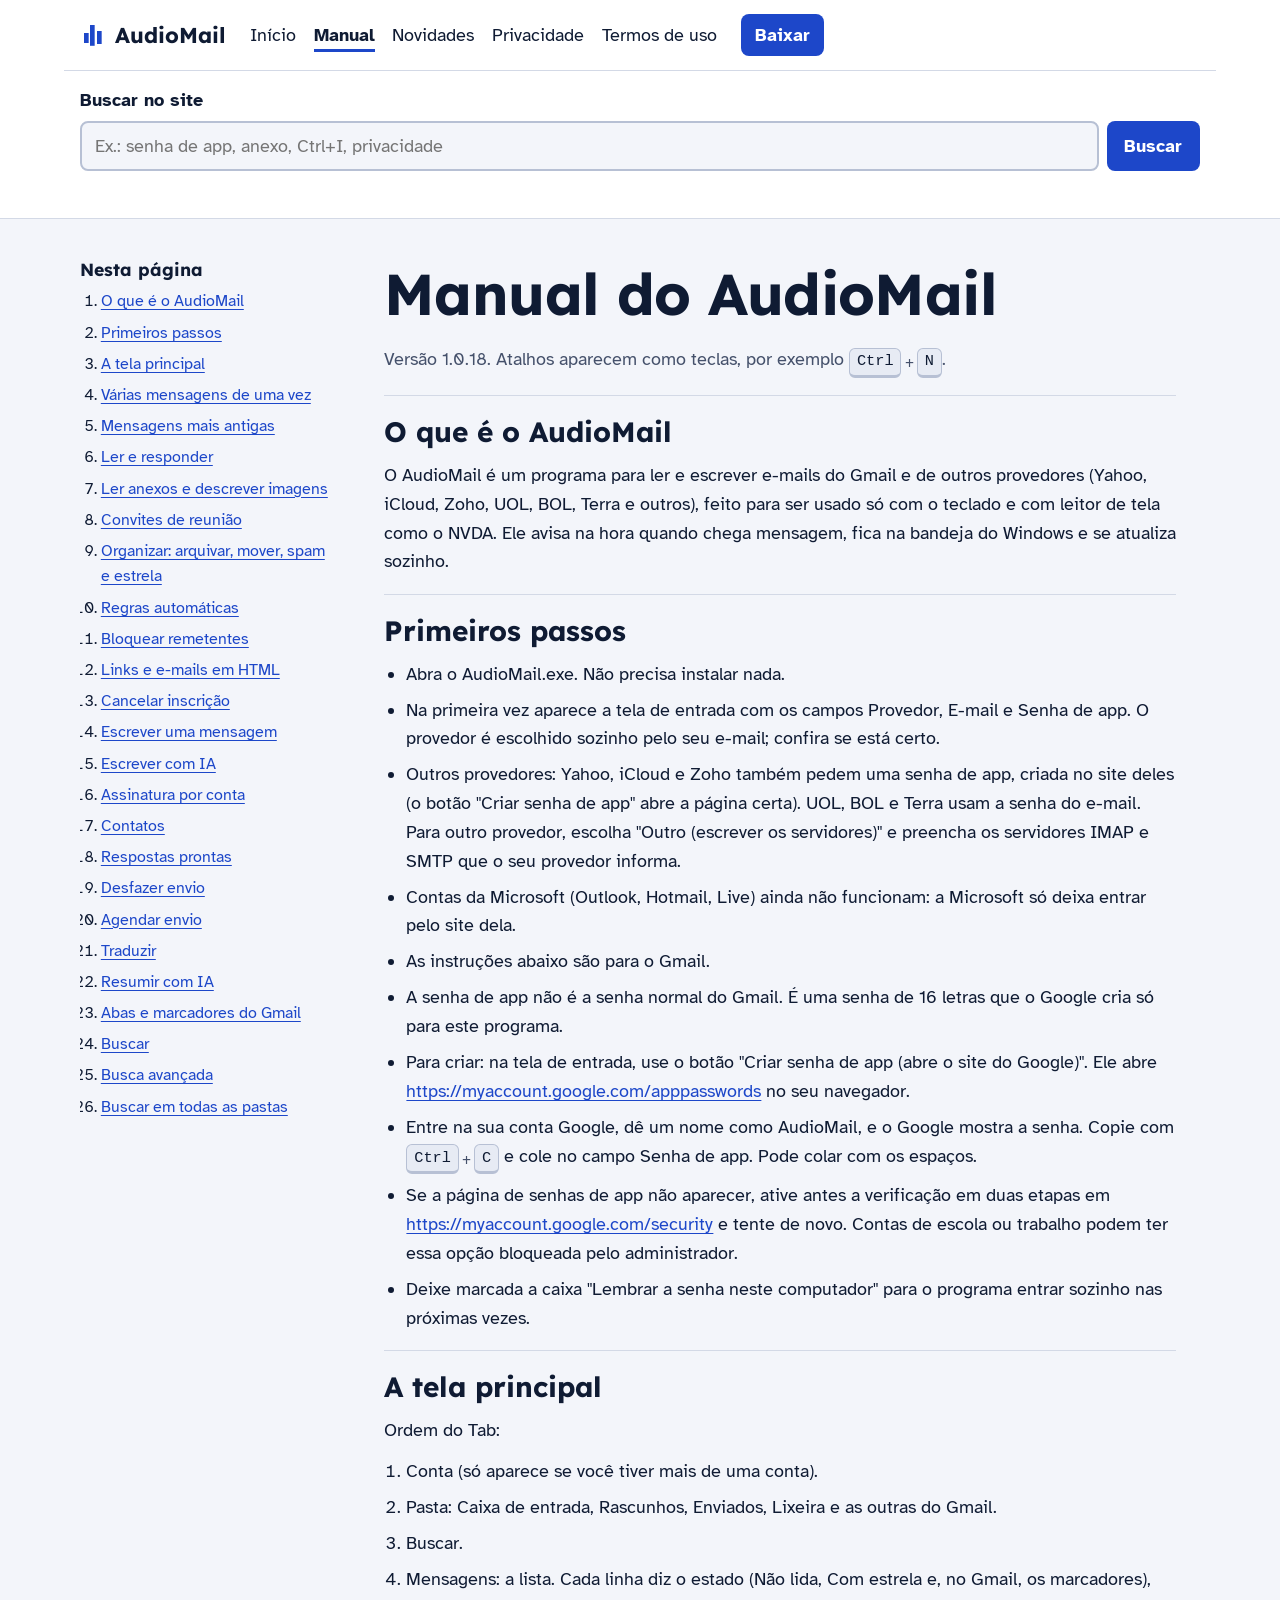
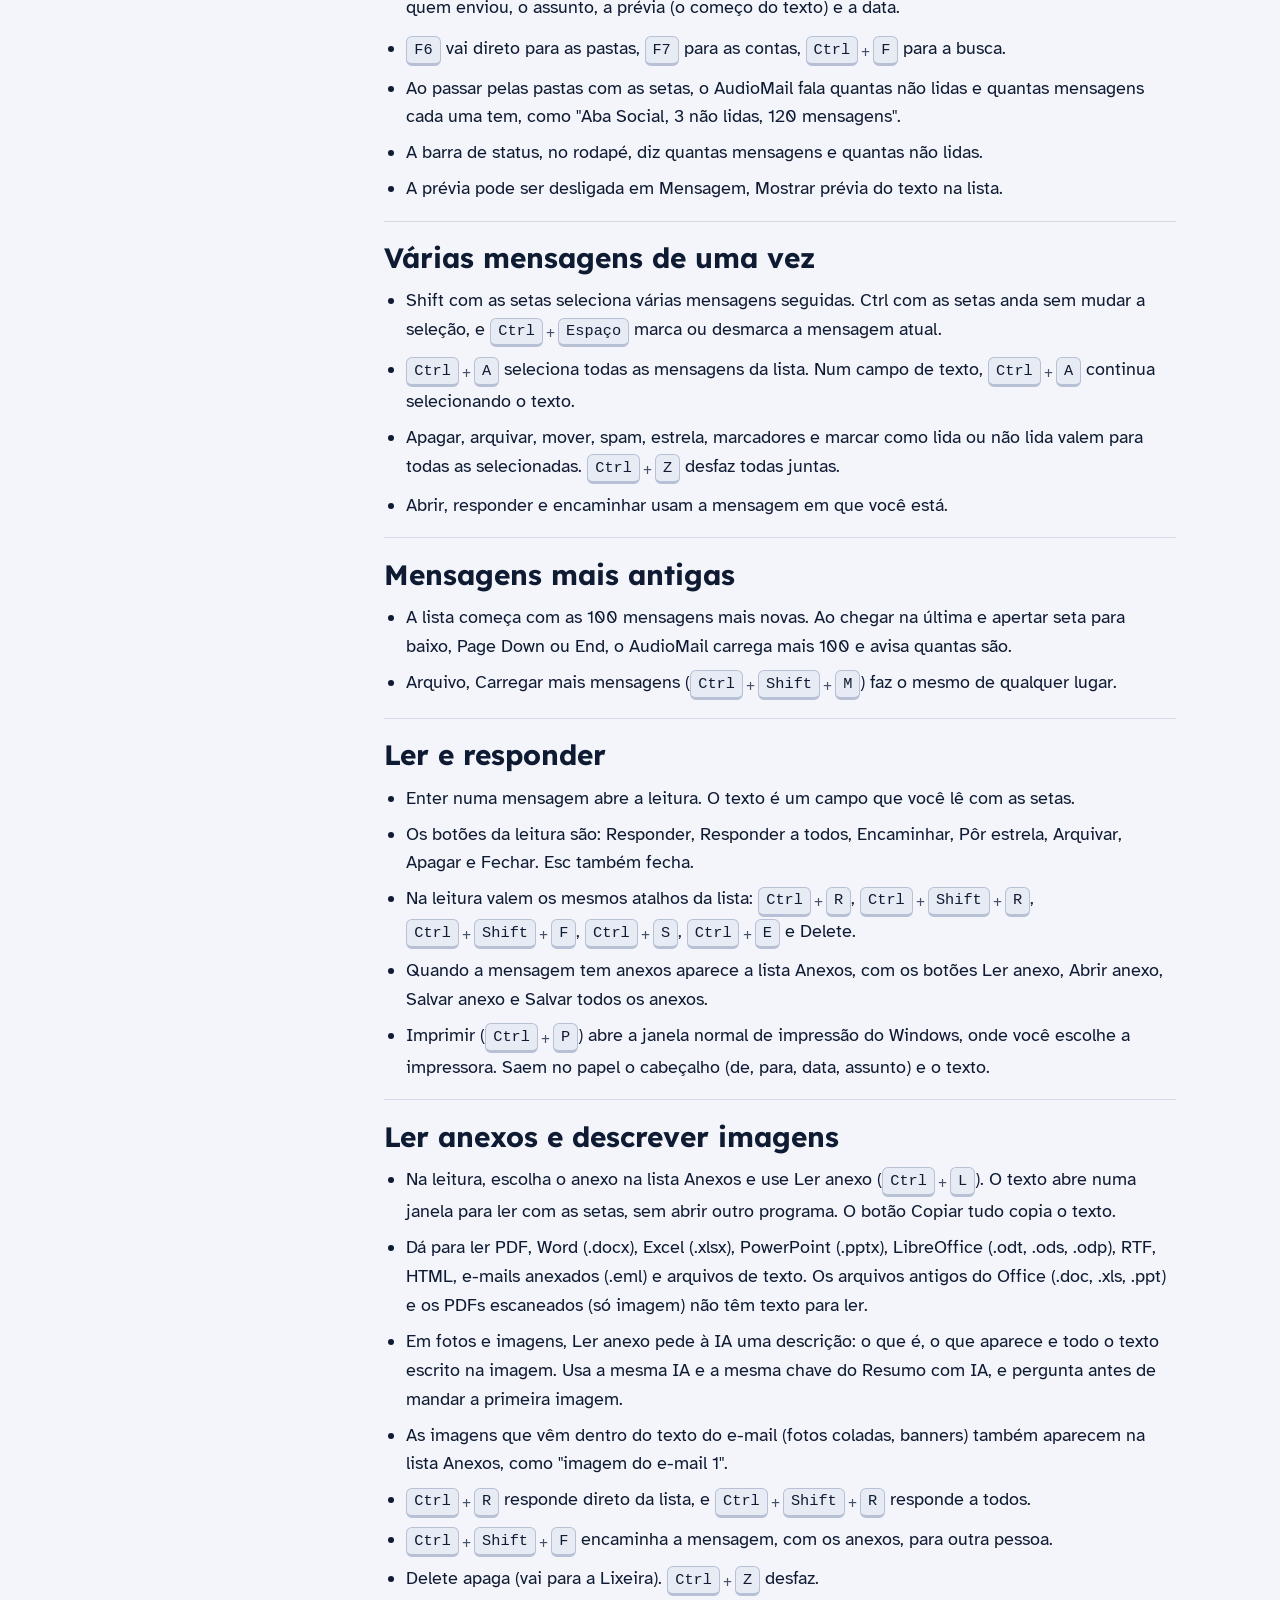
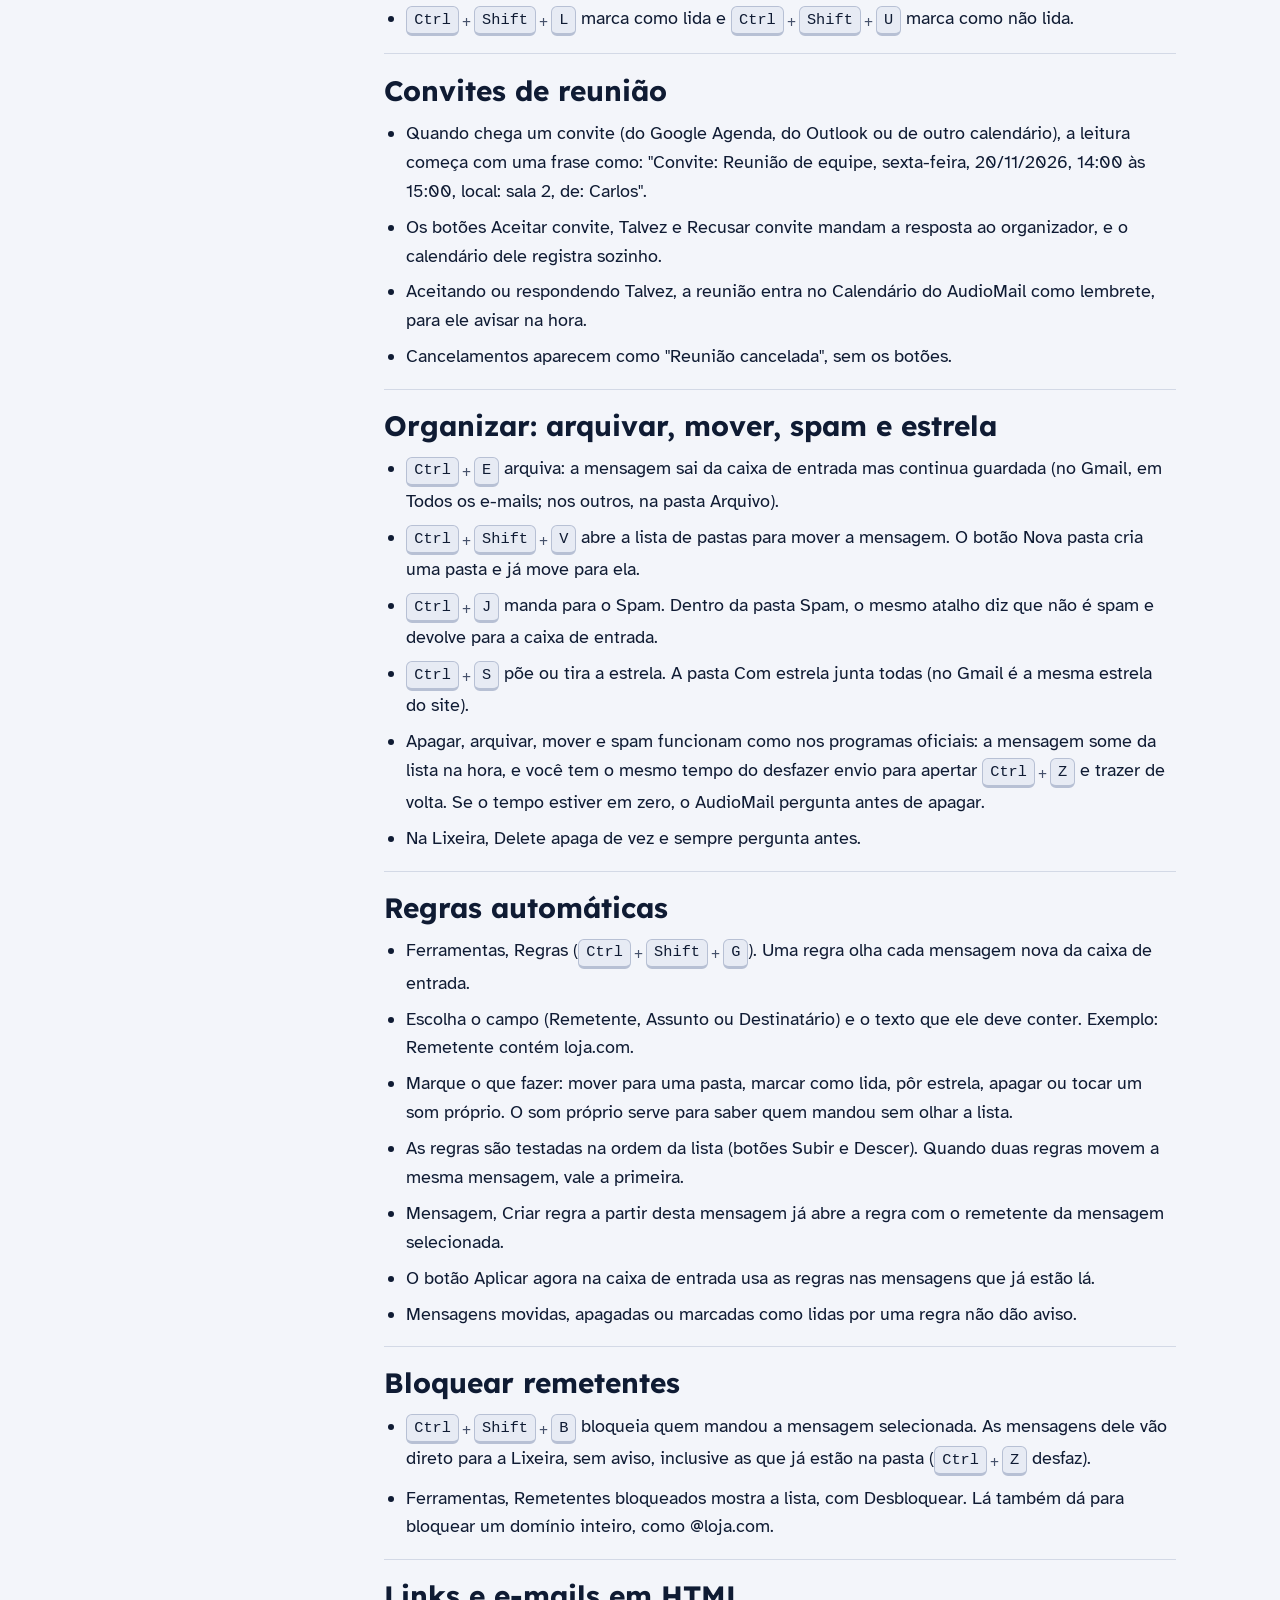
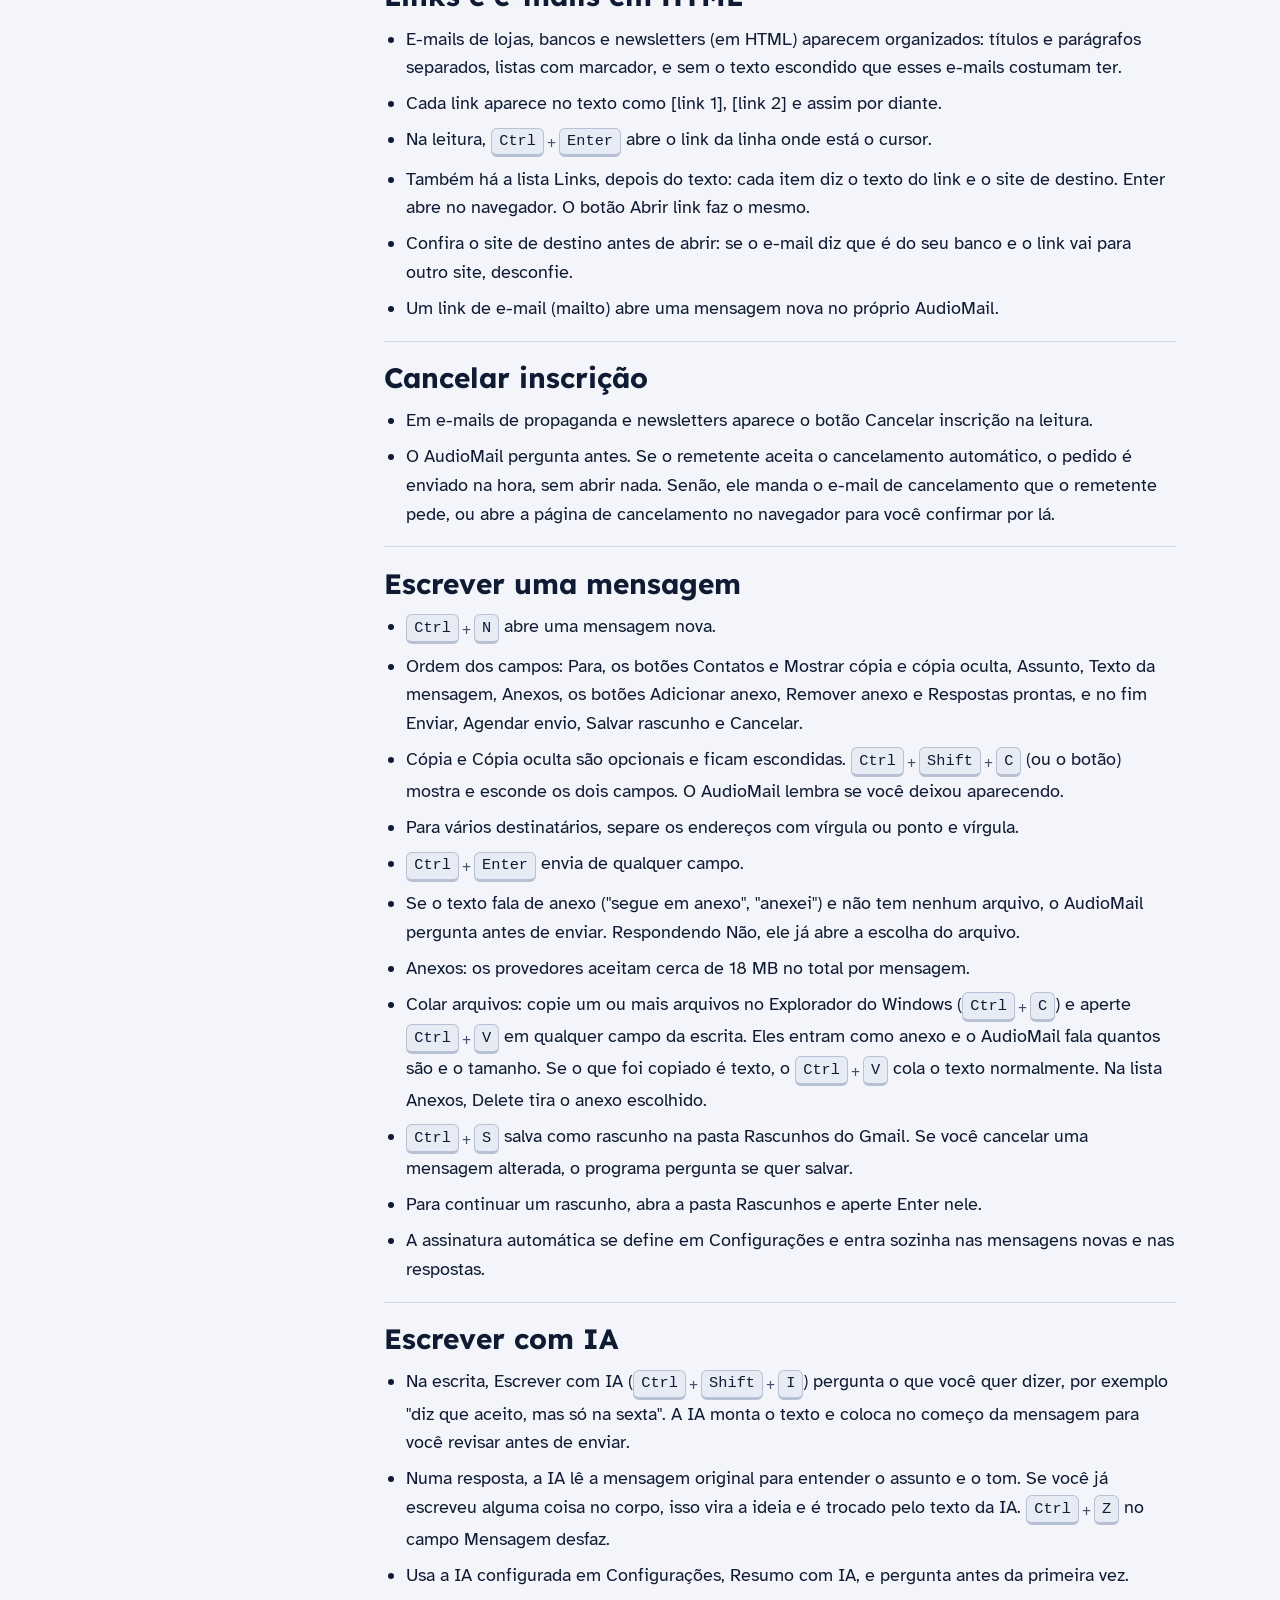
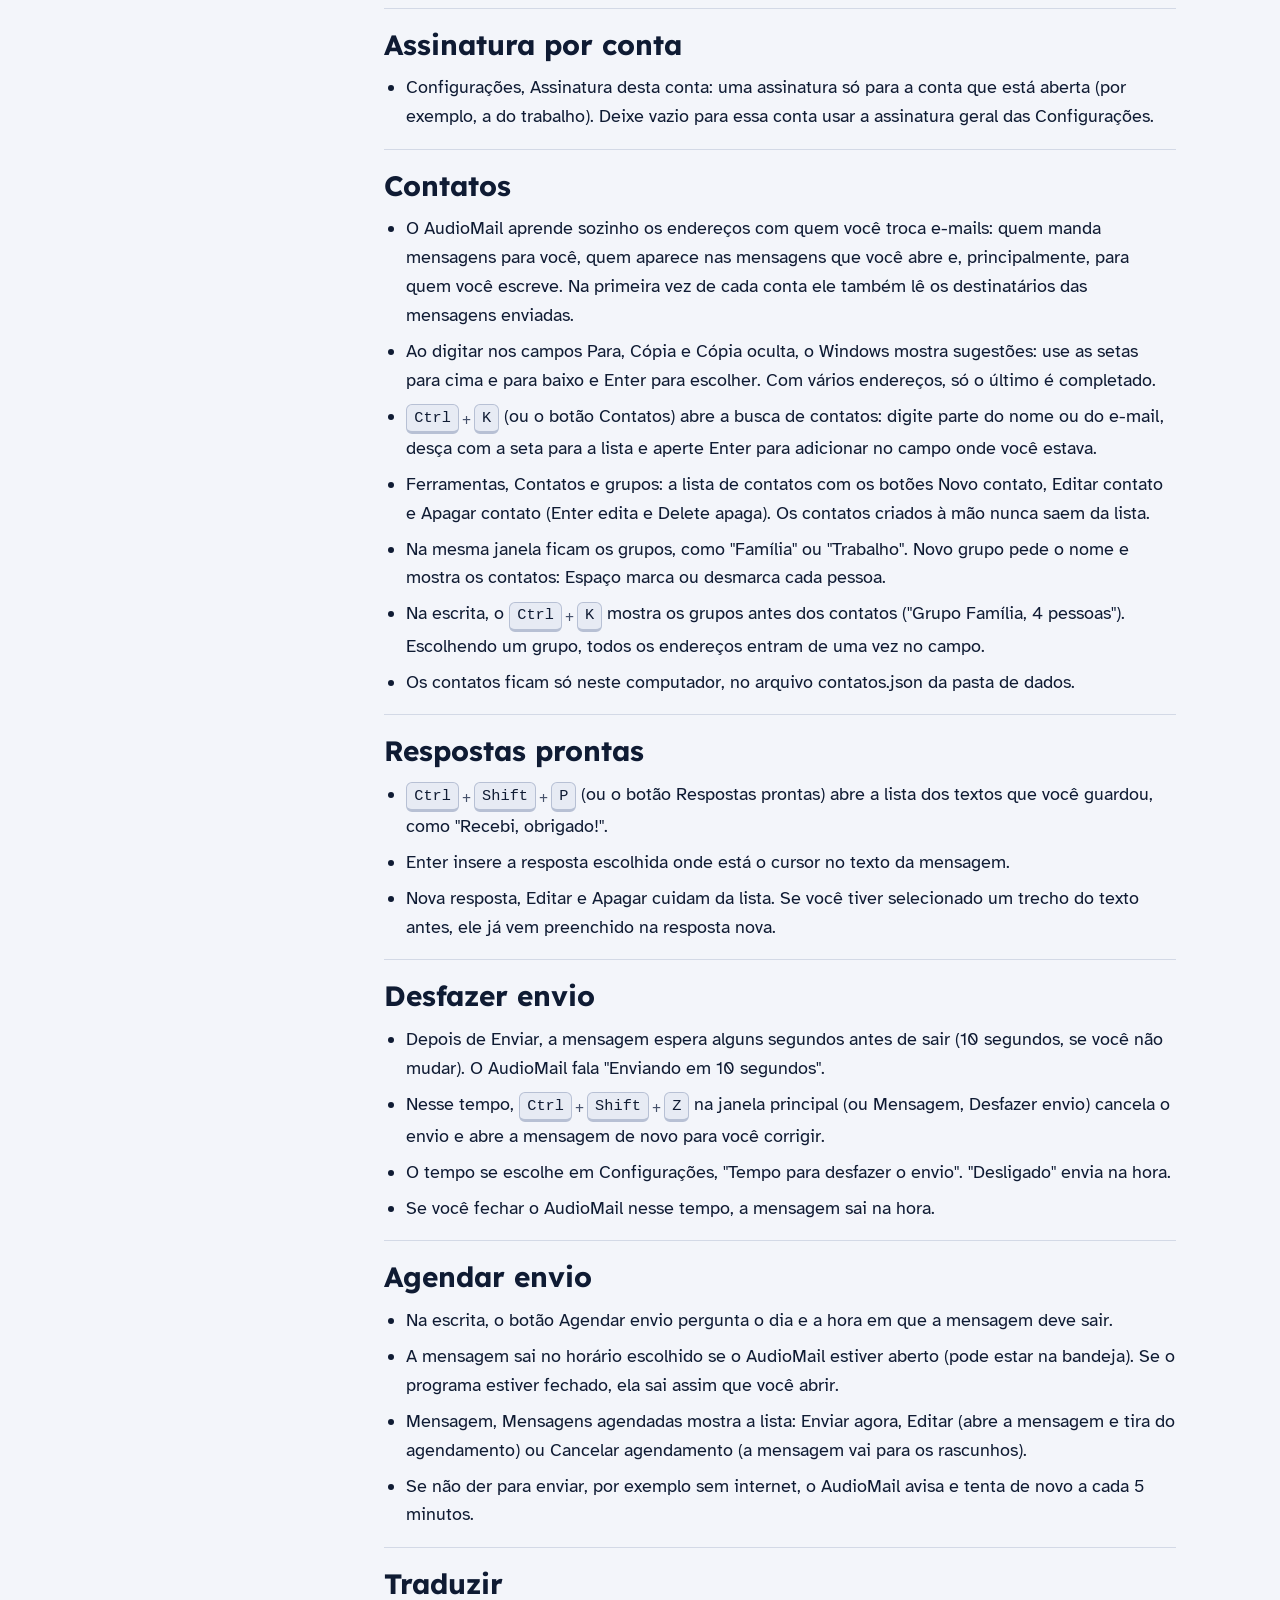
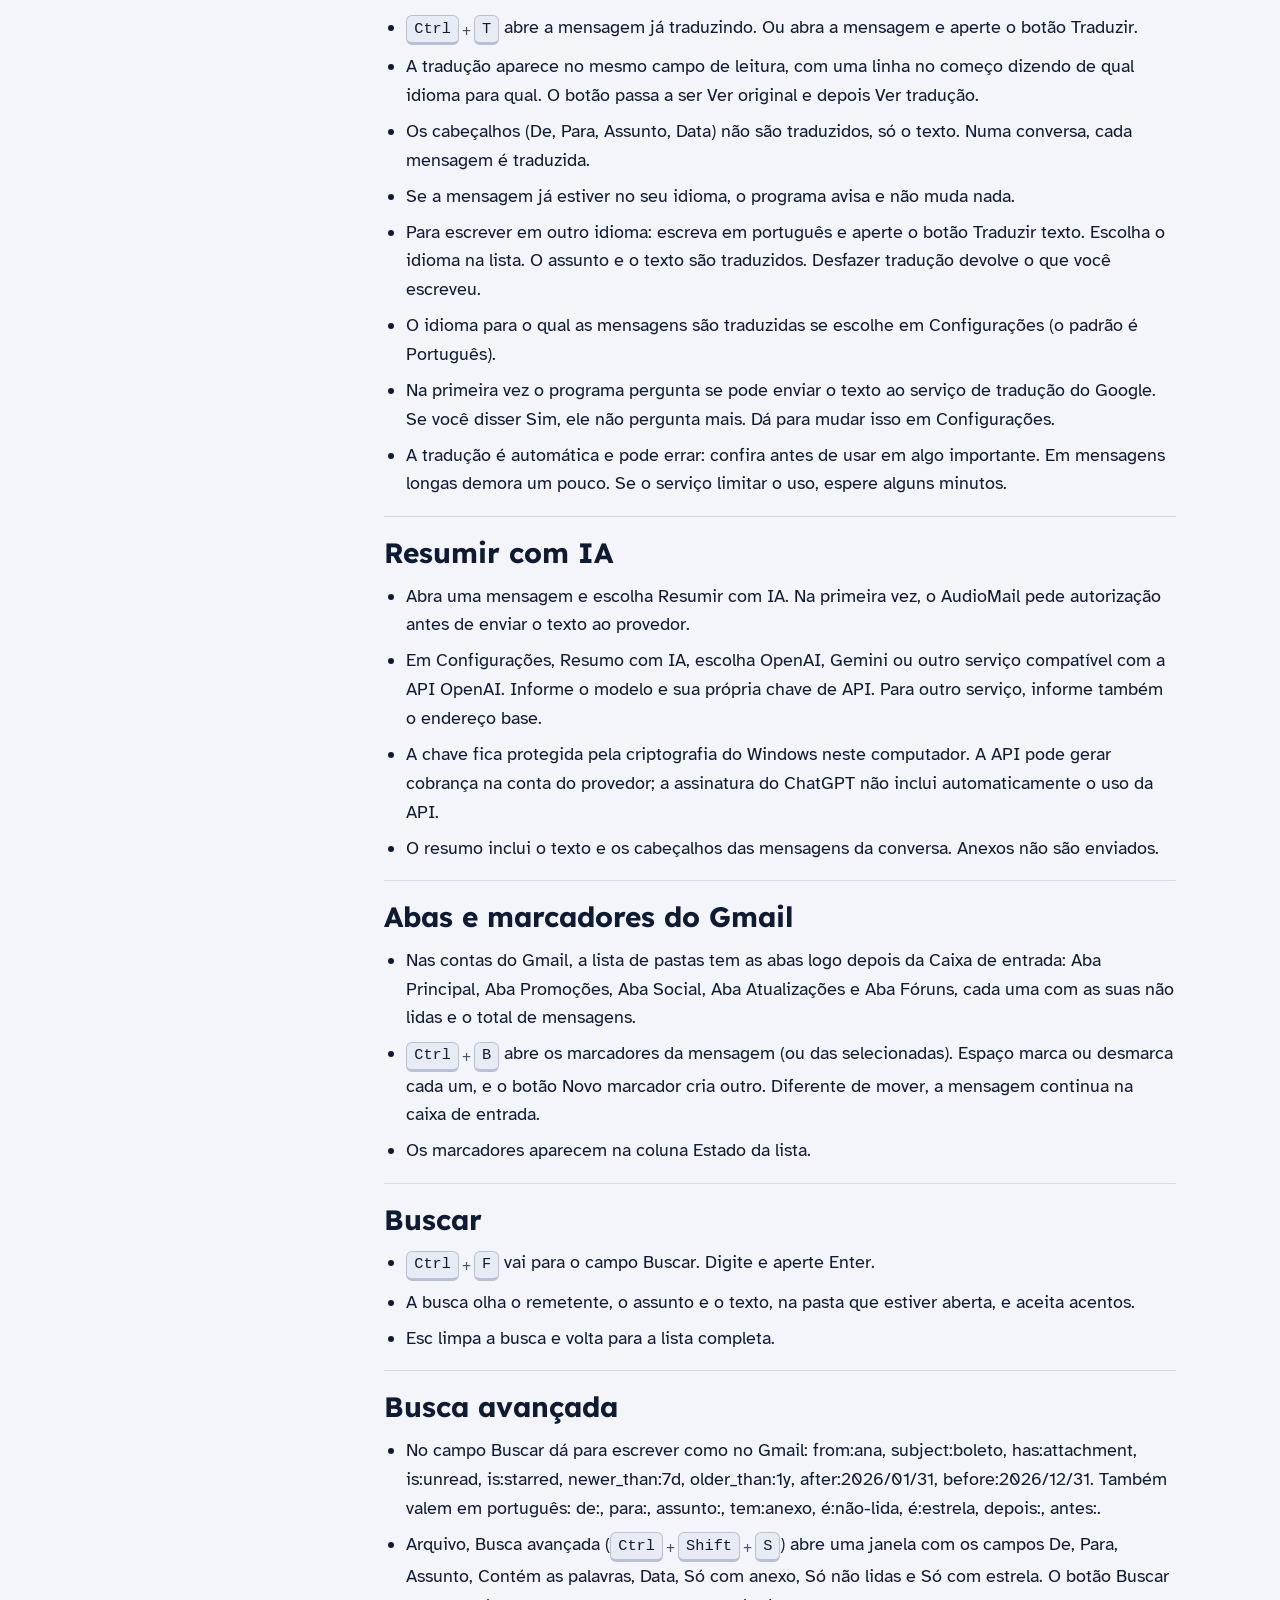
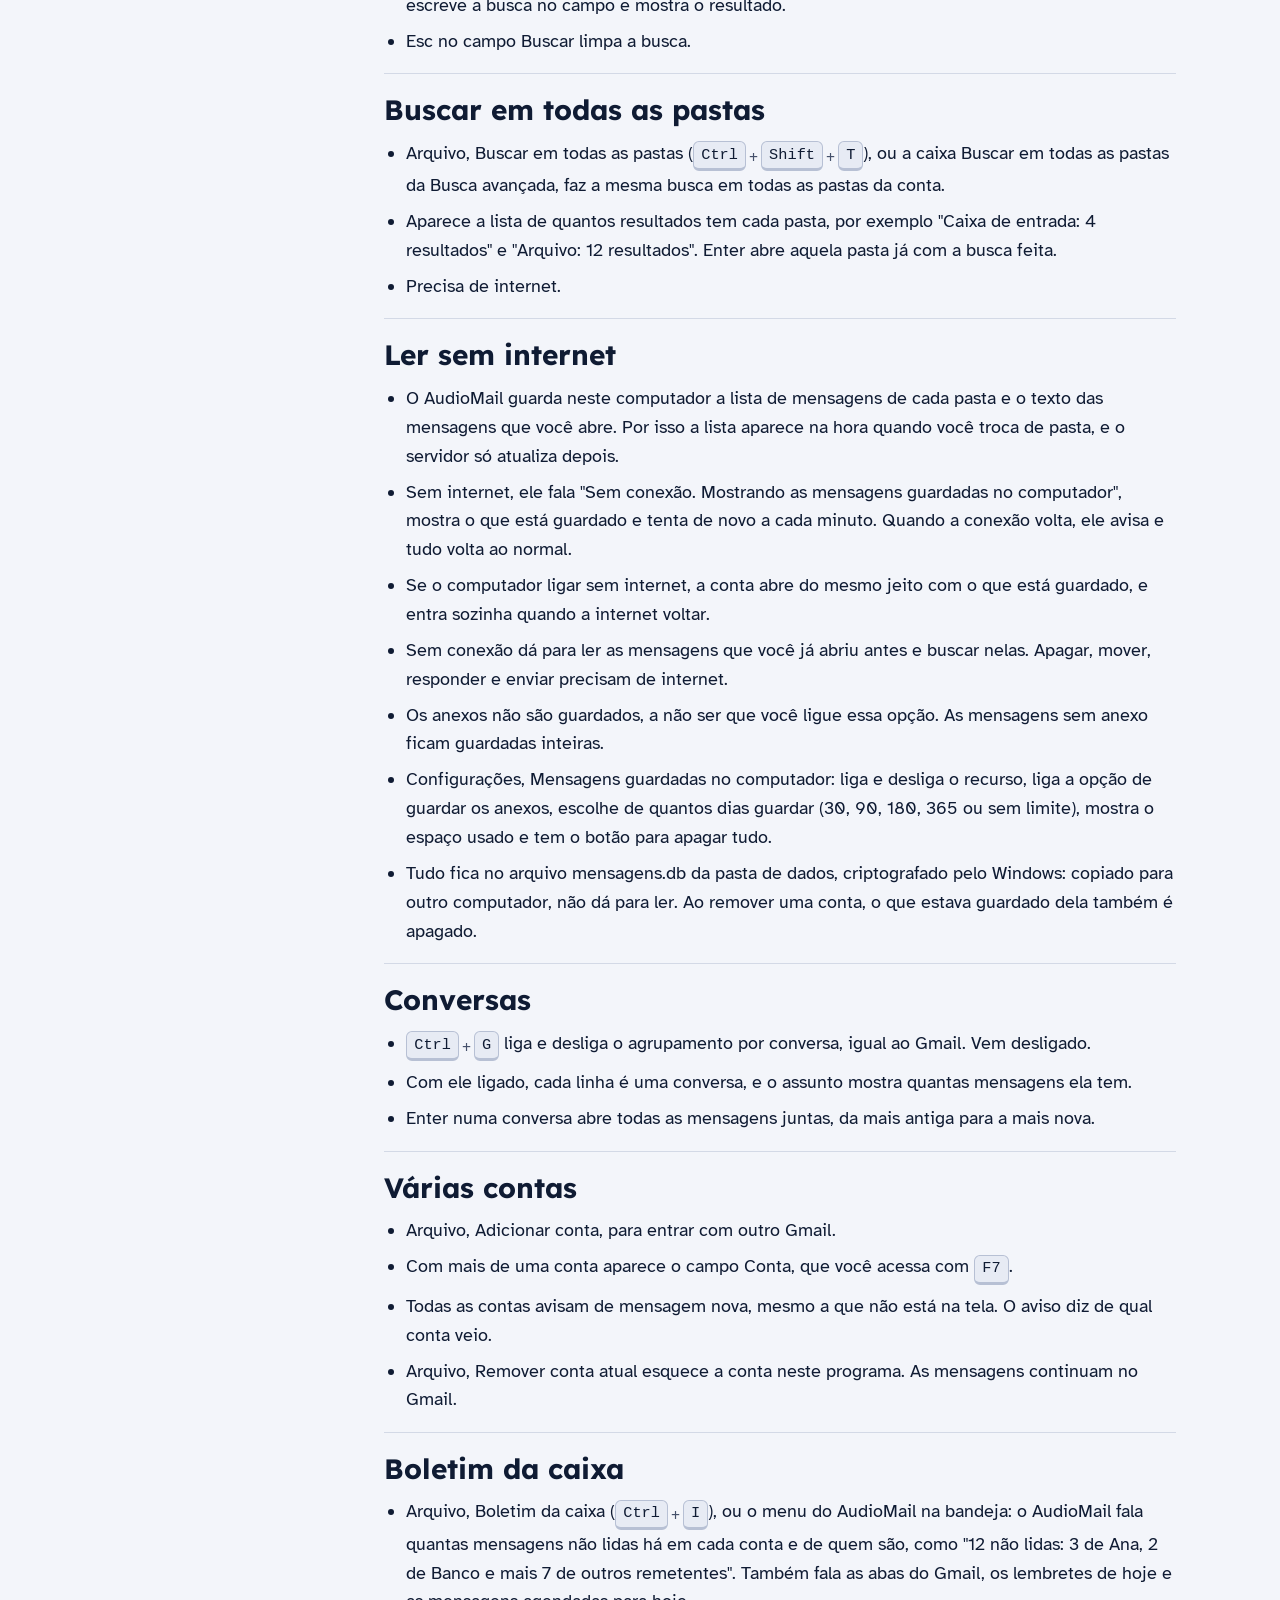
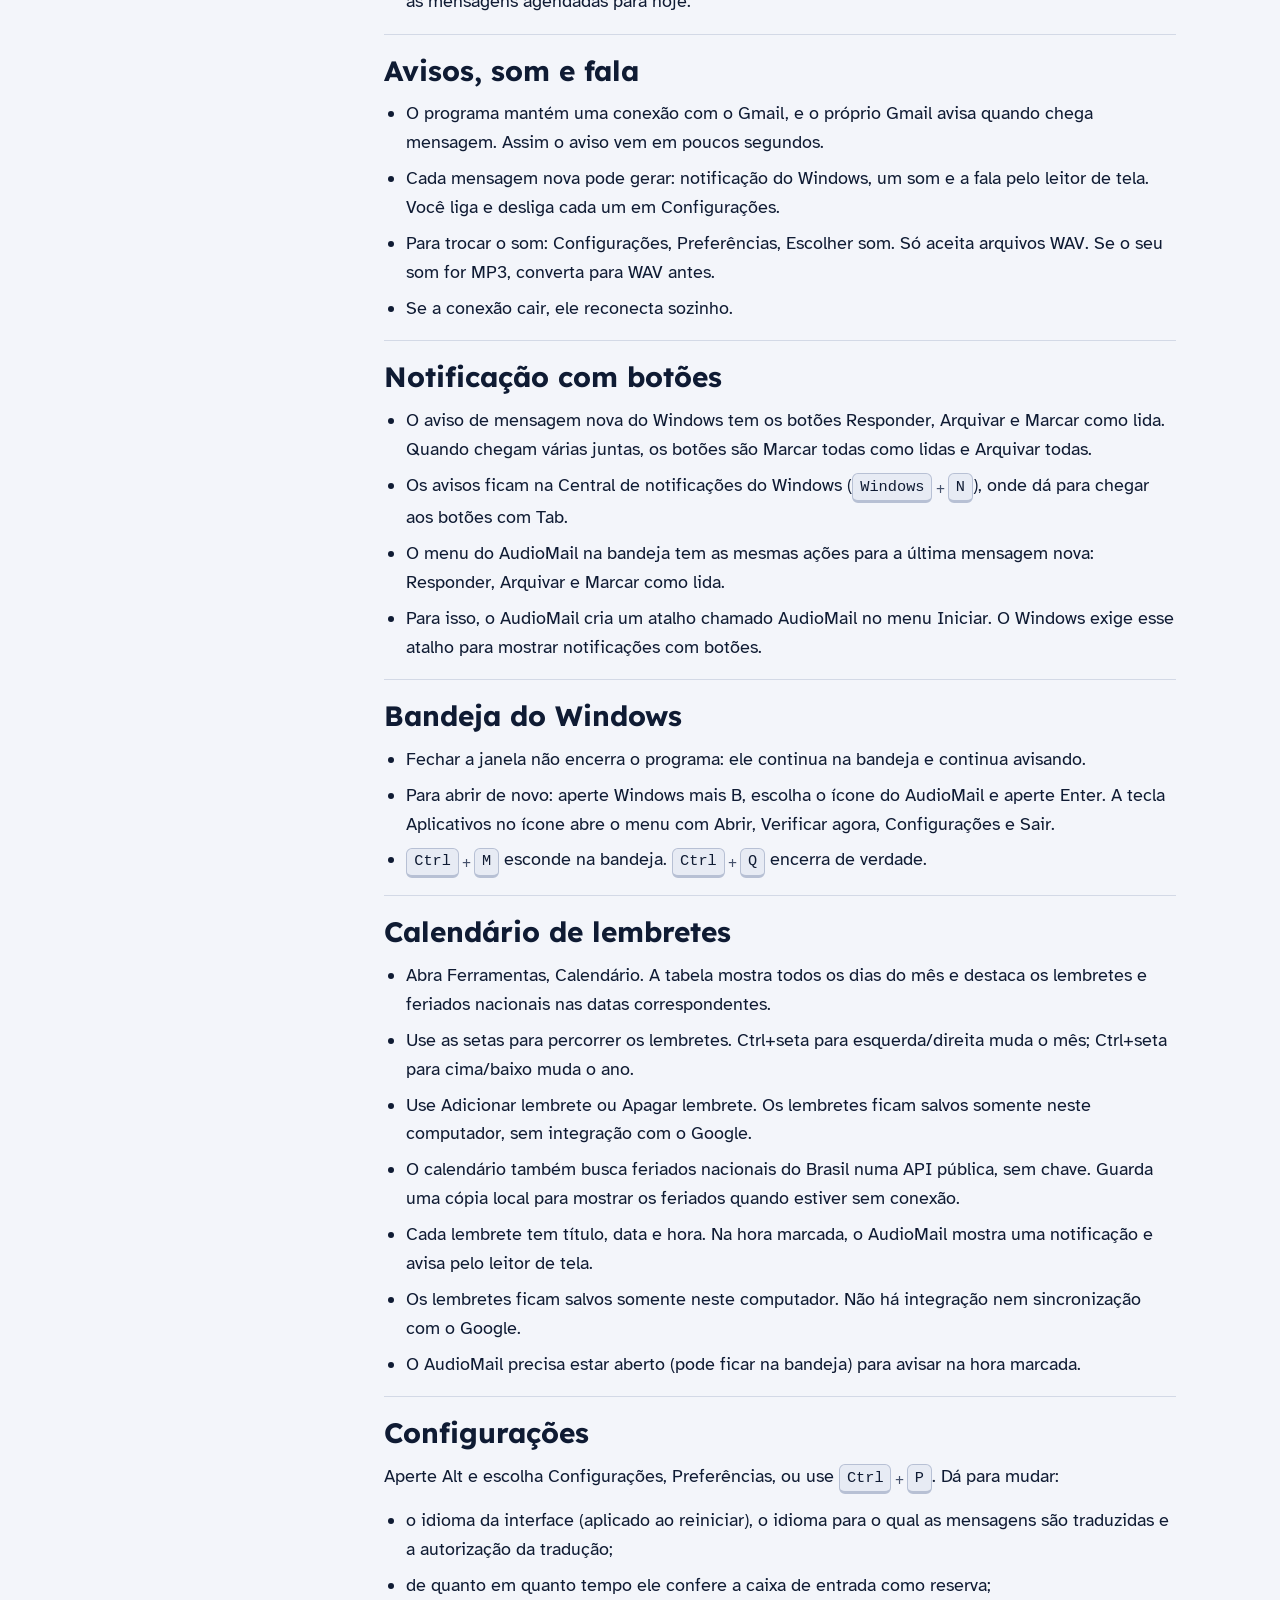
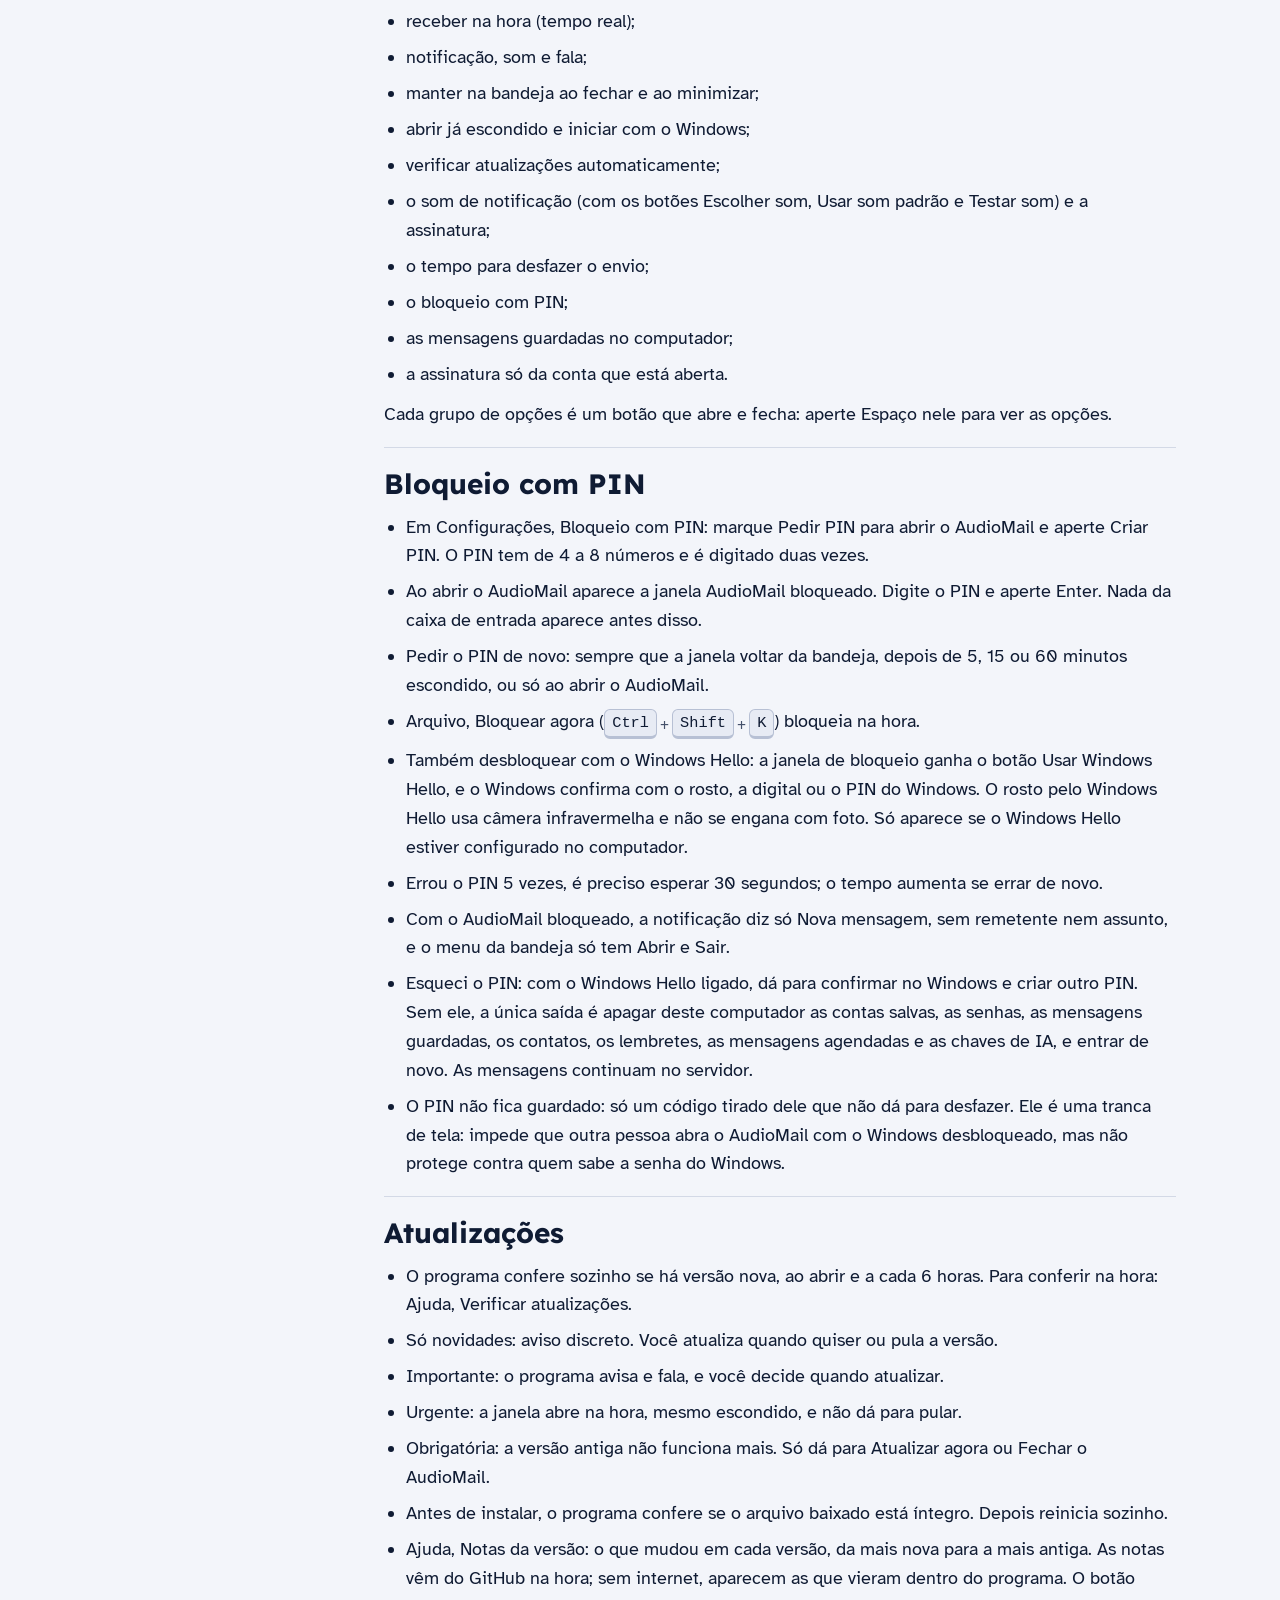
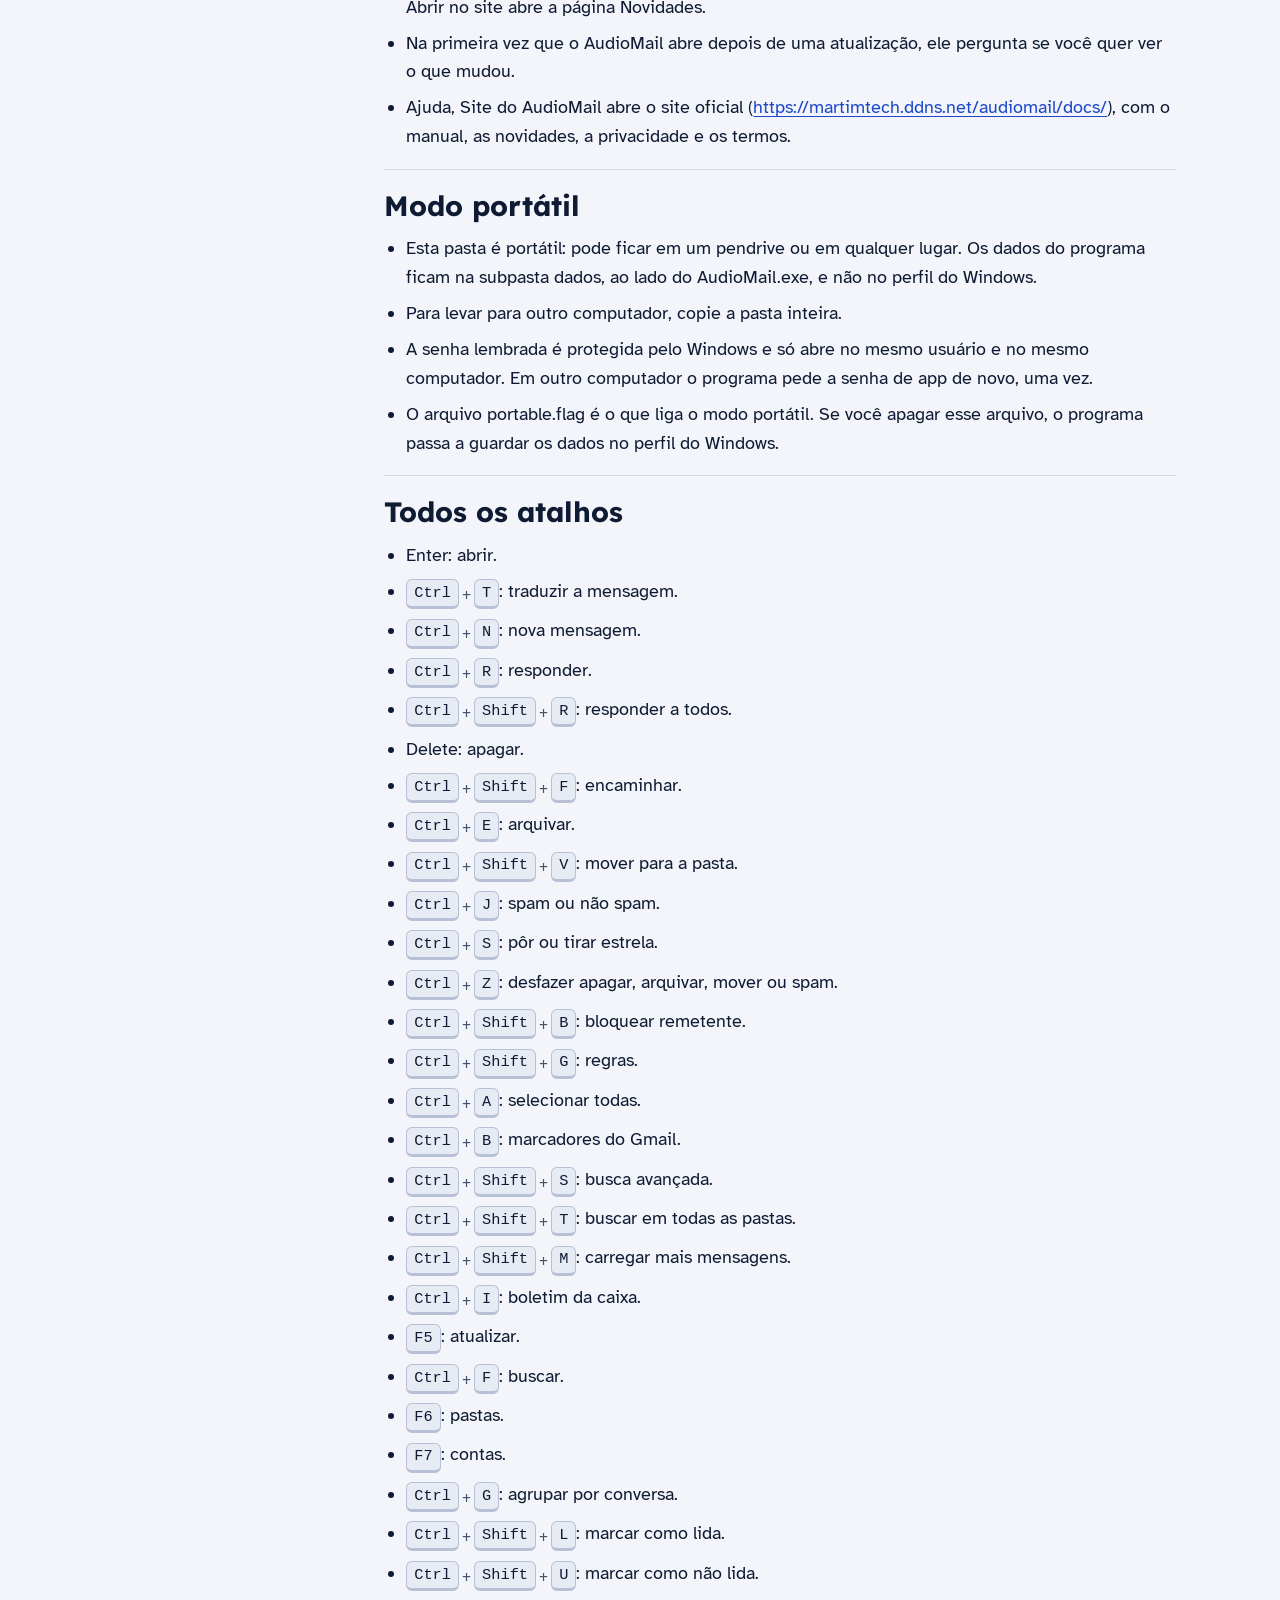
==== commit 34ff5ed0: "AudioMail 1.0.18: bloqueio com PIN e Windows Hello - Bloqueio com PIN (app_lock.py): PBKDF2 com sal," ====
--- a/docs/manual.html
+++ b/docs/manual.html
@@ -19,7 +19,7 @@
       <span class="marca-icone" aria-hidden="true"></span>AudioMail
     </a>
     <nav aria-label="Páginas do site"><ul class="menu"><li><a href="index.html">Início</a></li><li><a href="manual.html" aria-current="page">Manual</a></li><li><a href="novidades.html">Novidades</a></li><li><a href="privacidade.html">Privacidade</a></li><li><a href="termos.html">Termos de uso</a></li></ul></nav>
-    <a class="botao botao-pequeno" href="https://github.com/martimpcctrl/AudioMail/releases/latest/download/AudioMail-Portatil-1.0.17.zip">Baixar</a>
+    <a class="botao botao-pequeno" href="https://github.com/martimpcctrl/AudioMail/releases/download/v1.0.18/AudioMail-Portatil-1.0.18.zip">Baixar</a>
   </div>
   <div class="faixa faixa-busca">
     <form class="busca" role="search" id="form-busca" action="#">
@@ -38,11 +38,11 @@
 <div class="faixa documento">
   <nav class="indice" aria-labelledby="titulo-indice">
     <h2 id="titulo-indice">Nesta página</h2>
-    <ol><li><a href="#o-que-é-o-audiomail">O que é o AudioMail</a></li><li><a href="#primeiros-passos">Primeiros passos</a></li><li><a href="#a-tela-principal">A tela principal</a></li><li><a href="#várias-mensagens-de-uma-vez">Várias mensagens de uma vez</a></li><li><a href="#mensagens-mais-antigas">Mensagens mais antigas</a></li><li><a href="#ler-e-responder">Ler e responder</a></li><li><a href="#ler-anexos-e-descrever-imagens">Ler anexos e descrever imagens</a></li><li><a href="#convites-de-reunião">Convites de reunião</a></li><li><a href="#organizar-arquivar-mover-spam-e-estrela">Organizar: arquivar, mover, spam e estrela</a></li><li><a href="#regras-automáticas">Regras automáticas</a></li><li><a href="#bloquear-remetentes">Bloquear remetentes</a></li><li><a href="#links-e-e-mails-em-html">Links e e-mails em HTML</a></li><li><a href="#cancelar-inscrição">Cancelar inscrição</a></li><li><a href="#escrever-uma-mensagem">Escrever uma mensagem</a></li><li><a href="#escrever-com-ia">Escrever com IA</a></li><li><a href="#assinatura-por-conta">Assinatura por conta</a></li><li><a href="#contatos">Contatos</a></li><li><a href="#respostas-prontas">Respostas prontas</a></li><li><a href="#desfazer-envio">Desfazer envio</a></li><li><a href="#agendar-envio">Agendar envio</a></li><li><a href="#traduzir">Traduzir</a></li><li><a href="#resumir-com-ia">Resumir com IA</a></li><li><a href="#abas-e-marcadores-do-gmail">Abas e marcadores do Gmail</a></li><li><a href="#buscar">Buscar</a></li><li><a href="#busca-avançada">Busca avançada</a></li><li><a href="#buscar-em-todas-as-pastas">Buscar em todas as pastas</a></li><li><a href="#ler-sem-internet">Ler sem internet</a></li><li><a href="#conversas">Conversas</a></li><li><a href="#várias-contas">Várias contas</a></li><li><a href="#boletim-da-caixa">Boletim da caixa</a></li><li><a href="#avisos-som-e-fala">Avisos, som e fala</a></li><li><a href="#notificação-com-botões">Notificação com botões</a></li><li><a href="#bandeja-do-windows">Bandeja do Windows</a></li><li><a href="#calendário-de-lembretes">Calendário de lembretes</a></li><li><a href="#configurações">Configurações</a></li><li><a href="#atualizações">Atualizações</a></li><li><a href="#modo-portátil">Modo portátil</a></li><li><a href="#todos-os-atalhos">Todos os atalhos</a></li><li><a href="#problemas-comuns">Problemas comuns</a></li><li><a href="#privacidade">Privacidade</a></li></ol>
+    <ol><li><a href="#o-que-é-o-audiomail">O que é o AudioMail</a></li><li><a href="#primeiros-passos">Primeiros passos</a></li><li><a href="#a-tela-principal">A tela principal</a></li><li><a href="#várias-mensagens-de-uma-vez">Várias mensagens de uma vez</a></li><li><a href="#mensagens-mais-antigas">Mensagens mais antigas</a></li><li><a href="#ler-e-responder">Ler e responder</a></li><li><a href="#ler-anexos-e-descrever-imagens">Ler anexos e descrever imagens</a></li><li><a href="#convites-de-reunião">Convites de reunião</a></li><li><a href="#organizar-arquivar-mover-spam-e-estrela">Organizar: arquivar, mover, spam e estrela</a></li><li><a href="#regras-automáticas">Regras automáticas</a></li><li><a href="#bloquear-remetentes">Bloquear remetentes</a></li><li><a href="#links-e-e-mails-em-html">Links e e-mails em HTML</a></li><li><a href="#cancelar-inscrição">Cancelar inscrição</a></li><li><a href="#escrever-uma-mensagem">Escrever uma mensagem</a></li><li><a href="#escrever-com-ia">Escrever com IA</a></li><li><a href="#assinatura-por-conta">Assinatura por conta</a></li><li><a href="#contatos">Contatos</a></li><li><a href="#respostas-prontas">Respostas prontas</a></li><li><a href="#desfazer-envio">Desfazer envio</a></li><li><a href="#agendar-envio">Agendar envio</a></li><li><a href="#traduzir">Traduzir</a></li><li><a href="#resumir-com-ia">Resumir com IA</a></li><li><a href="#abas-e-marcadores-do-gmail">Abas e marcadores do Gmail</a></li><li><a href="#buscar">Buscar</a></li><li><a href="#busca-avançada">Busca avançada</a></li><li><a href="#buscar-em-todas-as-pastas">Buscar em todas as pastas</a></li><li><a href="#ler-sem-internet">Ler sem internet</a></li><li><a href="#conversas">Conversas</a></li><li><a href="#várias-contas">Várias contas</a></li><li><a href="#boletim-da-caixa">Boletim da caixa</a></li><li><a href="#avisos-som-e-fala">Avisos, som e fala</a></li><li><a href="#notificação-com-botões">Notificação com botões</a></li><li><a href="#bandeja-do-windows">Bandeja do Windows</a></li><li><a href="#calendário-de-lembretes">Calendário de lembretes</a></li><li><a href="#configurações">Configurações</a></li><li><a href="#bloqueio-com-pin">Bloqueio com PIN</a></li><li><a href="#atualizações">Atualizações</a></li><li><a href="#modo-portátil">Modo portátil</a></li><li><a href="#todos-os-atalhos">Todos os atalhos</a></li><li><a href="#problemas-comuns">Problemas comuns</a></li><li><a href="#privacidade">Privacidade</a></li></ol>
   </nav>
   <article class="texto">
     <h1>Manual do AudioMail</h1>
-    <p class="meta">Versão 1.0.17. Atalhos aparecem como teclas, por exemplo <span class="combo"><kbd>Ctrl</kbd><span class="plus">+</span><kbd>N</kbd></span>.</p>
+    <p class="meta">Versão 1.0.18. Atalhos aparecem como teclas, por exemplo <span class="combo"><kbd>Ctrl</kbd><span class="plus">+</span><kbd>N</kbd></span>.</p>
     <section aria-labelledby="o-que-é-o-audiomail"><h2 id="o-que-é-o-audiomail">O que é o AudioMail</h2>
 <p>O AudioMail é um programa para ler e escrever e-mails do Gmail e de outros provedores (Yahoo, iCloud, Zoho, UOL, BOL, Terra e outros), feito para ser usado só com o teclado e com leitor de tela como o NVDA. Ele avisa na hora quando chega mensagem, fica na bandeja do Windows e se atualiza sozinho.</p></section>
 <section aria-labelledby="primeiros-passos"><h2 id="primeiros-passos">Primeiros passos</h2>
@@ -76,7 +76,7 @@
 <section aria-labelledby="escrever-com-ia"><h2 id="escrever-com-ia">Escrever com IA</h2>
 <ul><li>Na escrita, Escrever com IA (<span class="combo"><kbd>Ctrl</kbd><span class="plus">+</span><kbd>Shift</kbd><span class="plus">+</span><kbd>I</kbd></span>) pergunta o que você quer dizer, por exemplo "diz que aceito, mas só na sexta". A IA monta o texto e coloca no começo da mensagem para você revisar antes de enviar.</li><li>Numa resposta, a IA lê a mensagem original para entender o assunto e o tom. Se você já escreveu alguma coisa no corpo, isso vira a ideia e é trocado pelo texto da IA. <span class="combo"><kbd>Ctrl</kbd><span class="plus">+</span><kbd>Z</kbd></span> no campo Mensagem desfaz.</li><li>Usa a IA configurada em Configurações, Resumo com IA, e pergunta antes da primeira vez.</li></ul></section>
 <section aria-labelledby="assinatura-por-conta"><h2 id="assinatura-por-conta">Assinatura por conta</h2>
-<ul><li>Ferramentas, Assinatura desta conta: uma assinatura só para a conta que está aberta (por exemplo, a do trabalho). Deixe vazio para essa conta usar a assinatura geral das Configurações.</li></ul></section>
+<ul><li>Configurações, Assinatura desta conta: uma assinatura só para a conta que está aberta (por exemplo, a do trabalho). Deixe vazio para essa conta usar a assinatura geral das Configurações.</li></ul></section>
 <section aria-labelledby="contatos"><h2 id="contatos">Contatos</h2>
 <ul><li>O AudioMail aprende sozinho os endereços com quem você troca e-mails: quem manda mensagens para você, quem aparece nas mensagens que você abre e, principalmente, para quem você escreve. Na primeira vez de cada conta ele também lê os destinatários das mensagens enviadas.</li><li>Ao digitar nos campos Para, Cópia e Cópia oculta, o Windows mostra sugestões: use as setas para cima e para baixo e Enter para escolher. Com vários endereços, só o último é completado.</li><li><span class="combo"><kbd>Ctrl</kbd><span class="plus">+</span><kbd>K</kbd></span> (ou o botão Contatos) abre a busca de contatos: digite parte do nome ou do e-mail, desça com a seta para a lista e aperte Enter para adicionar no campo onde você estava.</li><li>Ferramentas, Contatos e grupos: a lista de contatos com os botões Novo contato, Editar contato e Apagar contato (Enter edita e Delete apaga). Os contatos criados à mão nunca saem da lista.</li><li>Na mesma janela ficam os grupos, como "Família" ou "Trabalho". Novo grupo pede o nome e mostra os contatos: Espaço marca ou desmarca cada pessoa.</li><li>Na escrita, o <span class="combo"><kbd>Ctrl</kbd><span class="plus">+</span><kbd>K</kbd></span> mostra os grupos antes dos contatos ("Grupo Família, 4 pessoas"). Escolhendo um grupo, todos os endereços entram de uma vez no campo.</li><li>Os contatos ficam só neste computador, no arquivo contatos.json da pasta de dados.</li></ul></section>
 <section aria-labelledby="respostas-prontas"><h2 id="respostas-prontas">Respostas prontas</h2>
@@ -98,7 +98,7 @@
 <section aria-labelledby="buscar-em-todas-as-pastas"><h2 id="buscar-em-todas-as-pastas">Buscar em todas as pastas</h2>
 <ul><li>Arquivo, Buscar em todas as pastas (<span class="combo"><kbd>Ctrl</kbd><span class="plus">+</span><kbd>Shift</kbd><span class="plus">+</span><kbd>T</kbd></span>), ou a caixa Buscar em todas as pastas da Busca avançada, faz a mesma busca em todas as pastas da conta.</li><li>Aparece a lista de quantos resultados tem cada pasta, por exemplo "Caixa de entrada: 4 resultados" e "Arquivo: 12 resultados". Enter abre aquela pasta já com a busca feita.</li><li>Precisa de internet.</li></ul></section>
 <section aria-labelledby="ler-sem-internet"><h2 id="ler-sem-internet">Ler sem internet</h2>
-<ul><li>O AudioMail guarda neste computador a lista de mensagens de cada pasta e o texto das mensagens que você abre. Por isso a lista aparece na hora quando você troca de pasta, e o servidor só atualiza depois.</li><li>Sem internet, ele fala "Sem conexão. Mostrando as mensagens guardadas no computador", mostra o que está guardado e tenta de novo a cada minuto. Quando a conexão volta, ele avisa e tudo volta ao normal.</li><li>Se o computador ligar sem internet, a conta abre do mesmo jeito com o que está guardado, e entra sozinha quando a internet voltar.</li><li>Sem conexão dá para ler as mensagens que você já abriu antes e buscar nelas. Apagar, mover, responder e enviar precisam de internet.</li><li>Os anexos não são guardados, a não ser que você ligue essa opção. As mensagens sem anexo ficam guardadas inteiras.</li><li>Ferramentas, Mensagens guardadas no computador: liga e desliga o recurso, liga a opção de guardar os anexos, escolhe de quantos dias guardar (30, 90, 180, 365 ou sem limite), mostra o espaço usado e tem o botão para apagar tudo.</li><li>Tudo fica no arquivo mensagens.db da pasta de dados, criptografado pelo Windows: copiado para outro computador, não dá para ler. Ao remover uma conta, o que estava guardado dela também é apagado.</li></ul></section>
+<ul><li>O AudioMail guarda neste computador a lista de mensagens de cada pasta e o texto das mensagens que você abre. Por isso a lista aparece na hora quando você troca de pasta, e o servidor só atualiza depois.</li><li>Sem internet, ele fala "Sem conexão. Mostrando as mensagens guardadas no computador", mostra o que está guardado e tenta de novo a cada minuto. Quando a conexão volta, ele avisa e tudo volta ao normal.</li><li>Se o computador ligar sem internet, a conta abre do mesmo jeito com o que está guardado, e entra sozinha quando a internet voltar.</li><li>Sem conexão dá para ler as mensagens que você já abriu antes e buscar nelas. Apagar, mover, responder e enviar precisam de internet.</li><li>Os anexos não são guardados, a não ser que você ligue essa opção. As mensagens sem anexo ficam guardadas inteiras.</li><li>Configurações, Mensagens guardadas no computador: liga e desliga o recurso, liga a opção de guardar os anexos, escolhe de quantos dias guardar (30, 90, 180, 365 ou sem limite), mostra o espaço usado e tem o botão para apagar tudo.</li><li>Tudo fica no arquivo mensagens.db da pasta de dados, criptografado pelo Windows: copiado para outro computador, não dá para ler. Ao remover uma conta, o que estava guardado dela também é apagado.</li></ul></section>
 <section aria-labelledby="conversas"><h2 id="conversas">Conversas</h2>
 <ul><li><span class="combo"><kbd>Ctrl</kbd><span class="plus">+</span><kbd>G</kbd></span> liga e desliga o agrupamento por conversa, igual ao Gmail. Vem desligado.</li><li>Com ele ligado, cada linha é uma conversa, e o assunto mostra quantas mensagens ela tem.</li><li>Enter numa conversa abre todas as mensagens juntas, da mais antiga para a mais nova.</li></ul></section>
 <section aria-labelledby="várias-contas"><h2 id="várias-contas">Várias contas</h2>
@@ -115,13 +115,16 @@
 <ul><li>Abra Ferramentas, Calendário. A tabela mostra todos os dias do mês e destaca os lembretes e feriados nacionais nas datas correspondentes.</li><li>Use as setas para percorrer os lembretes. Ctrl+seta para esquerda/direita muda o mês; Ctrl+seta para cima/baixo muda o ano.</li><li>Use Adicionar lembrete ou Apagar lembrete. Os lembretes ficam salvos somente neste computador, sem integração com o Google.</li><li>O calendário também busca feriados nacionais do Brasil numa API pública, sem chave. Guarda uma cópia local para mostrar os feriados quando estiver sem conexão.</li><li>Cada lembrete tem título, data e hora. Na hora marcada, o AudioMail mostra uma notificação e avisa pelo leitor de tela.</li><li>Os lembretes ficam salvos somente neste computador. Não há integração nem sincronização com o Google.</li><li>O AudioMail precisa estar aberto (pode ficar na bandeja) para avisar na hora marcada.</li></ul></section>
 <section aria-labelledby="configurações"><h2 id="configurações">Configurações</h2>
 <p>Aperte Alt e escolha Configurações, Preferências, ou use <span class="combo"><kbd>Ctrl</kbd><span class="plus">+</span><kbd>P</kbd></span>. Dá para mudar:</p>
-<ul><li>o idioma da interface (aplicado ao reiniciar), o idioma para o qual as mensagens são traduzidas e a autorização da tradução;</li><li>de quanto em quanto tempo ele confere a caixa de entrada como reserva;</li><li>receber na hora (tempo real);</li><li>notificação, som e fala;</li><li>manter na bandeja ao fechar e ao minimizar;</li><li>abrir já escondido e iniciar com o Windows;</li><li>verificar atualizações automaticamente;</li><li>o som de notificação e a assinatura;</li><li>o tempo para desfazer o envio.</li></ul></section>
+<ul><li>o idioma da interface (aplicado ao reiniciar), o idioma para o qual as mensagens são traduzidas e a autorização da tradução;</li><li>de quanto em quanto tempo ele confere a caixa de entrada como reserva;</li><li>receber na hora (tempo real);</li><li>notificação, som e fala;</li><li>manter na bandeja ao fechar e ao minimizar;</li><li>abrir já escondido e iniciar com o Windows;</li><li>verificar atualizações automaticamente;</li><li>o som de notificação (com os botões Escolher som, Usar som padrão e Testar som) e a assinatura;</li><li>o tempo para desfazer o envio;</li><li>o bloqueio com PIN;</li><li>as mensagens guardadas no computador;</li><li>a assinatura só da conta que está aberta.</li></ul>
+<p>Cada grupo de opções é um botão que abre e fecha: aperte Espaço nele para ver as opções.</p></section>
+<section aria-labelledby="bloqueio-com-pin"><h2 id="bloqueio-com-pin">Bloqueio com PIN</h2>
+<ul><li>Em Configurações, Bloqueio com PIN: marque Pedir PIN para abrir o AudioMail e aperte Criar PIN. O PIN tem de 4 a 8 números e é digitado duas vezes.</li><li>Ao abrir o AudioMail aparece a janela AudioMail bloqueado. Digite o PIN e aperte Enter. Nada da caixa de entrada aparece antes disso.</li><li>Pedir o PIN de novo: sempre que a janela voltar da bandeja, depois de 5, 15 ou 60 minutos escondido, ou só ao abrir o AudioMail.</li><li>Arquivo, Bloquear agora (<span class="combo"><kbd>Ctrl</kbd><span class="plus">+</span><kbd>Shift</kbd><span class="plus">+</span><kbd>K</kbd></span>) bloqueia na hora.</li><li>Também desbloquear com o Windows Hello: a janela de bloqueio ganha o botão Usar Windows Hello, e o Windows confirma com o rosto, a digital ou o PIN do Windows. O rosto pelo Windows Hello usa câmera infravermelha e não se engana com foto. Só aparece se o Windows Hello estiver configurado no computador.</li><li>Errou o PIN 5 vezes, é preciso esperar 30 segundos; o tempo aumenta se errar de novo.</li><li>Com o AudioMail bloqueado, a notificação diz só Nova mensagem, sem remetente nem assunto, e o menu da bandeja só tem Abrir e Sair.</li><li>Esqueci o PIN: com o Windows Hello ligado, dá para confirmar no Windows e criar outro PIN. Sem ele, a única saída é apagar deste computador as contas salvas, as senhas, as mensagens guardadas, os contatos, os lembretes, as mensagens agendadas e as chaves de IA, e entrar de novo. As mensagens continuam no servidor.</li><li>O PIN não fica guardado: só um código tirado dele que não dá para desfazer. Ele é uma tranca de tela: impede que outra pessoa abra o AudioMail com o Windows desbloqueado, mas não protege contra quem sabe a senha do Windows.</li></ul></section>
 <section aria-labelledby="atualizações"><h2 id="atualizações">Atualizações</h2>
 <ul><li>O programa confere sozinho se há versão nova, ao abrir e a cada 6 horas. Para conferir na hora: Ajuda, Verificar atualizações.</li><li>Só novidades: aviso discreto. Você atualiza quando quiser ou pula a versão.</li><li>Importante: o programa avisa e fala, e você decide quando atualizar.</li><li>Urgente: a janela abre na hora, mesmo escondido, e não dá para pular.</li><li>Obrigatória: a versão antiga não funciona mais. Só dá para Atualizar agora ou Fechar o AudioMail.</li><li>Antes de instalar, o programa confere se o arquivo baixado está íntegro. Depois reinicia sozinho.</li><li>Ajuda, Notas da versão: o que mudou em cada versão, da mais nova para a mais antiga. As notas vêm do GitHub na hora; sem internet, aparecem as que vieram dentro do programa. O botão Abrir no site abre a página Novidades.</li><li>Na primeira vez que o AudioMail abre depois de uma atualização, ele pergunta se você quer ver o que mudou.</li><li>Ajuda, Site do AudioMail abre o site oficial (<a href="https://martimtech.ddns.net/audiomail/docs/">https://martimtech.ddns.net/audiomail/docs/</a>), com o manual, as novidades, a privacidade e os termos.</li></ul></section>
 <section aria-labelledby="modo-portátil"><h2 id="modo-portátil">Modo portátil</h2>
 <ul><li>Esta pasta é portátil: pode ficar em um pendrive ou em qualquer lugar. Os dados do programa ficam na subpasta dados, ao lado do AudioMail.exe, e não no perfil do Windows.</li><li>Para levar para outro computador, copie a pasta inteira.</li><li>A senha lembrada é protegida pelo Windows e só abre no mesmo usuário e no mesmo computador. Em outro computador o programa pede a senha de app de novo, uma vez.</li><li>O arquivo portable.flag é o que liga o modo portátil. Se você apagar esse arquivo, o programa passa a guardar os dados no perfil do Windows.</li></ul></section>
 <section aria-labelledby="todos-os-atalhos"><h2 id="todos-os-atalhos">Todos os atalhos</h2>
-<ul><li>Enter: abrir.</li><li><span class="combo"><kbd>Ctrl</kbd><span class="plus">+</span><kbd>T</kbd></span>: traduzir a mensagem.</li><li><span class="combo"><kbd>Ctrl</kbd><span class="plus">+</span><kbd>N</kbd></span>: nova mensagem.</li><li><span class="combo"><kbd>Ctrl</kbd><span class="plus">+</span><kbd>R</kbd></span>: responder.</li><li><span class="combo"><kbd>Ctrl</kbd><span class="plus">+</span><kbd>Shift</kbd><span class="plus">+</span><kbd>R</kbd></span>: responder a todos.</li><li>Delete: apagar.</li><li><span class="combo"><kbd>Ctrl</kbd><span class="plus">+</span><kbd>Shift</kbd><span class="plus">+</span><kbd>F</kbd></span>: encaminhar.</li><li><span class="combo"><kbd>Ctrl</kbd><span class="plus">+</span><kbd>E</kbd></span>: arquivar.</li><li><span class="combo"><kbd>Ctrl</kbd><span class="plus">+</span><kbd>Shift</kbd><span class="plus">+</span><kbd>V</kbd></span>: mover para a pasta.</li><li><span class="combo"><kbd>Ctrl</kbd><span class="plus">+</span><kbd>J</kbd></span>: spam ou não spam.</li><li><span class="combo"><kbd>Ctrl</kbd><span class="plus">+</span><kbd>S</kbd></span>: pôr ou tirar estrela.</li><li><span class="combo"><kbd>Ctrl</kbd><span class="plus">+</span><kbd>Z</kbd></span>: desfazer apagar, arquivar, mover ou spam.</li><li><span class="combo"><kbd>Ctrl</kbd><span class="plus">+</span><kbd>Shift</kbd><span class="plus">+</span><kbd>B</kbd></span>: bloquear remetente.</li><li><span class="combo"><kbd>Ctrl</kbd><span class="plus">+</span><kbd>Shift</kbd><span class="plus">+</span><kbd>G</kbd></span>: regras.</li><li><span class="combo"><kbd>Ctrl</kbd><span class="plus">+</span><kbd>A</kbd></span>: selecionar todas.</li><li><span class="combo"><kbd>Ctrl</kbd><span class="plus">+</span><kbd>B</kbd></span>: marcadores do Gmail.</li><li><span class="combo"><kbd>Ctrl</kbd><span class="plus">+</span><kbd>Shift</kbd><span class="plus">+</span><kbd>S</kbd></span>: busca avançada.</li><li><span class="combo"><kbd>Ctrl</kbd><span class="plus">+</span><kbd>Shift</kbd><span class="plus">+</span><kbd>T</kbd></span>: buscar em todas as pastas.</li><li><span class="combo"><kbd>Ctrl</kbd><span class="plus">+</span><kbd>Shift</kbd><span class="plus">+</span><kbd>M</kbd></span>: carregar mais mensagens.</li><li><span class="combo"><kbd>Ctrl</kbd><span class="plus">+</span><kbd>I</kbd></span>: boletim da caixa.</li><li><span class="combo"><kbd>F5</kbd></span>: atualizar.</li><li><span class="combo"><kbd>Ctrl</kbd><span class="plus">+</span><kbd>F</kbd></span>: buscar.</li><li><span class="combo"><kbd>F6</kbd></span>: pastas.</li><li><span class="combo"><kbd>F7</kbd></span>: contas.</li><li><span class="combo"><kbd>Ctrl</kbd><span class="plus">+</span><kbd>G</kbd></span>: agrupar por conversa.</li><li><span class="combo"><kbd>Ctrl</kbd><span class="plus">+</span><kbd>Shift</kbd><span class="plus">+</span><kbd>L</kbd></span>: marcar como lida.</li><li><span class="combo"><kbd>Ctrl</kbd><span class="plus">+</span><kbd>Shift</kbd><span class="plus">+</span><kbd>U</kbd></span>: marcar como não lida.</li><li><span class="combo"><kbd>Ctrl</kbd><span class="plus">+</span><kbd>Shift</kbd><span class="plus">+</span><kbd>Z</kbd></span>: desfazer o envio.</li><li><span class="combo"><kbd>Ctrl</kbd><span class="plus">+</span><kbd>M</kbd></span>: esconder na bandeja.</li><li><span class="combo"><kbd>Ctrl</kbd><span class="plus">+</span><kbd>P</kbd></span>: preferências.</li><li><span class="combo"><kbd>F1</kbd></span>: abrir este manual.</li><li><span class="combo"><kbd>Ctrl</kbd><span class="plus">+</span><kbd>Q</kbd></span>: sair de verdade.</li><li>Na escrita: <span class="combo"><kbd>Ctrl</kbd><span class="plus">+</span><kbd>Enter</kbd></span> envia, <span class="combo"><kbd>Ctrl</kbd><span class="plus">+</span><kbd>S</kbd></span> salva o rascunho, <span class="combo"><kbd>Ctrl</kbd><span class="plus">+</span><kbd>K</kbd></span> abre os contatos, <span class="combo"><kbd>Ctrl</kbd><span class="plus">+</span><kbd>Shift</kbd><span class="plus">+</span><kbd>C</kbd></span> mostra ou esconde Cópia e Cópia oculta, <span class="combo"><kbd>Ctrl</kbd><span class="plus">+</span><kbd>Shift</kbd><span class="plus">+</span><kbd>P</kbd></span> abre as respostas prontas, <span class="combo"><kbd>Ctrl</kbd><span class="plus">+</span><kbd>Shift</kbd><span class="plus">+</span><kbd>I</kbd></span> escreve com IA, <span class="combo"><kbd>Ctrl</kbd><span class="plus">+</span><kbd>V</kbd></span> com arquivos copiados anexa os arquivos.</li><li>Na leitura: <span class="combo"><kbd>Ctrl</kbd><span class="plus">+</span><kbd>L</kbd></span> lê o anexo escolhido; <span class="combo"><kbd>Ctrl</kbd><span class="plus">+</span><kbd>P</kbd></span> imprime; <span class="combo"><kbd>Ctrl</kbd><span class="plus">+</span><kbd>Enter</kbd></span> abre o link da linha; <span class="combo"><kbd>Ctrl</kbd><span class="plus">+</span><kbd>R</kbd></span>, <span class="combo"><kbd>Ctrl</kbd><span class="plus">+</span><kbd>Shift</kbd><span class="plus">+</span><kbd>R</kbd></span>, <span class="combo"><kbd>Ctrl</kbd><span class="plus">+</span><kbd>Shift</kbd><span class="plus">+</span><kbd>F</kbd></span>, <span class="combo"><kbd>Ctrl</kbd><span class="plus">+</span><kbd>S</kbd></span>, <span class="combo"><kbd>Ctrl</kbd><span class="plus">+</span><kbd>E</kbd></span> e Delete fazem o mesmo que na lista.</li></ul></section>
+<ul><li>Enter: abrir.</li><li><span class="combo"><kbd>Ctrl</kbd><span class="plus">+</span><kbd>T</kbd></span>: traduzir a mensagem.</li><li><span class="combo"><kbd>Ctrl</kbd><span class="plus">+</span><kbd>N</kbd></span>: nova mensagem.</li><li><span class="combo"><kbd>Ctrl</kbd><span class="plus">+</span><kbd>R</kbd></span>: responder.</li><li><span class="combo"><kbd>Ctrl</kbd><span class="plus">+</span><kbd>Shift</kbd><span class="plus">+</span><kbd>R</kbd></span>: responder a todos.</li><li>Delete: apagar.</li><li><span class="combo"><kbd>Ctrl</kbd><span class="plus">+</span><kbd>Shift</kbd><span class="plus">+</span><kbd>F</kbd></span>: encaminhar.</li><li><span class="combo"><kbd>Ctrl</kbd><span class="plus">+</span><kbd>E</kbd></span>: arquivar.</li><li><span class="combo"><kbd>Ctrl</kbd><span class="plus">+</span><kbd>Shift</kbd><span class="plus">+</span><kbd>V</kbd></span>: mover para a pasta.</li><li><span class="combo"><kbd>Ctrl</kbd><span class="plus">+</span><kbd>J</kbd></span>: spam ou não spam.</li><li><span class="combo"><kbd>Ctrl</kbd><span class="plus">+</span><kbd>S</kbd></span>: pôr ou tirar estrela.</li><li><span class="combo"><kbd>Ctrl</kbd><span class="plus">+</span><kbd>Z</kbd></span>: desfazer apagar, arquivar, mover ou spam.</li><li><span class="combo"><kbd>Ctrl</kbd><span class="plus">+</span><kbd>Shift</kbd><span class="plus">+</span><kbd>B</kbd></span>: bloquear remetente.</li><li><span class="combo"><kbd>Ctrl</kbd><span class="plus">+</span><kbd>Shift</kbd><span class="plus">+</span><kbd>G</kbd></span>: regras.</li><li><span class="combo"><kbd>Ctrl</kbd><span class="plus">+</span><kbd>A</kbd></span>: selecionar todas.</li><li><span class="combo"><kbd>Ctrl</kbd><span class="plus">+</span><kbd>B</kbd></span>: marcadores do Gmail.</li><li><span class="combo"><kbd>Ctrl</kbd><span class="plus">+</span><kbd>Shift</kbd><span class="plus">+</span><kbd>S</kbd></span>: busca avançada.</li><li><span class="combo"><kbd>Ctrl</kbd><span class="plus">+</span><kbd>Shift</kbd><span class="plus">+</span><kbd>T</kbd></span>: buscar em todas as pastas.</li><li><span class="combo"><kbd>Ctrl</kbd><span class="plus">+</span><kbd>Shift</kbd><span class="plus">+</span><kbd>M</kbd></span>: carregar mais mensagens.</li><li><span class="combo"><kbd>Ctrl</kbd><span class="plus">+</span><kbd>I</kbd></span>: boletim da caixa.</li><li><span class="combo"><kbd>F5</kbd></span>: atualizar.</li><li><span class="combo"><kbd>Ctrl</kbd><span class="plus">+</span><kbd>F</kbd></span>: buscar.</li><li><span class="combo"><kbd>F6</kbd></span>: pastas.</li><li><span class="combo"><kbd>F7</kbd></span>: contas.</li><li><span class="combo"><kbd>Ctrl</kbd><span class="plus">+</span><kbd>G</kbd></span>: agrupar por conversa.</li><li><span class="combo"><kbd>Ctrl</kbd><span class="plus">+</span><kbd>Shift</kbd><span class="plus">+</span><kbd>L</kbd></span>: marcar como lida.</li><li><span class="combo"><kbd>Ctrl</kbd><span class="plus">+</span><kbd>Shift</kbd><span class="plus">+</span><kbd>U</kbd></span>: marcar como não lida.</li><li><span class="combo"><kbd>Ctrl</kbd><span class="plus">+</span><kbd>Shift</kbd><span class="plus">+</span><kbd>Z</kbd></span>: desfazer o envio.</li><li><span class="combo"><kbd>Ctrl</kbd><span class="plus">+</span><kbd>M</kbd></span>: esconder na bandeja.</li><li><span class="combo"><kbd>Ctrl</kbd><span class="plus">+</span><kbd>Shift</kbd><span class="plus">+</span><kbd>K</kbd></span>: bloquear agora.</li><li><span class="combo"><kbd>Ctrl</kbd><span class="plus">+</span><kbd>P</kbd></span>: preferências.</li><li><span class="combo"><kbd>F1</kbd></span>: abrir este manual.</li><li><span class="combo"><kbd>Ctrl</kbd><span class="plus">+</span><kbd>Q</kbd></span>: sair de verdade.</li><li>Na escrita: <span class="combo"><kbd>Ctrl</kbd><span class="plus">+</span><kbd>Enter</kbd></span> envia, <span class="combo"><kbd>Ctrl</kbd><span class="plus">+</span><kbd>S</kbd></span> salva o rascunho, <span class="combo"><kbd>Ctrl</kbd><span class="plus">+</span><kbd>K</kbd></span> abre os contatos, <span class="combo"><kbd>Ctrl</kbd><span class="plus">+</span><kbd>Shift</kbd><span class="plus">+</span><kbd>C</kbd></span> mostra ou esconde Cópia e Cópia oculta, <span class="combo"><kbd>Ctrl</kbd><span class="plus">+</span><kbd>Shift</kbd><span class="plus">+</span><kbd>P</kbd></span> abre as respostas prontas, <span class="combo"><kbd>Ctrl</kbd><span class="plus">+</span><kbd>Shift</kbd><span class="plus">+</span><kbd>I</kbd></span> escreve com IA, <span class="combo"><kbd>Ctrl</kbd><span class="plus">+</span><kbd>V</kbd></span> com arquivos copiados anexa os arquivos.</li><li>Na leitura: <span class="combo"><kbd>Ctrl</kbd><span class="plus">+</span><kbd>L</kbd></span> lê o anexo escolhido; <span class="combo"><kbd>Ctrl</kbd><span class="plus">+</span><kbd>P</kbd></span> imprime; <span class="combo"><kbd>Ctrl</kbd><span class="plus">+</span><kbd>Enter</kbd></span> abre o link da linha; <span class="combo"><kbd>Ctrl</kbd><span class="plus">+</span><kbd>R</kbd></span>, <span class="combo"><kbd>Ctrl</kbd><span class="plus">+</span><kbd>Shift</kbd><span class="plus">+</span><kbd>R</kbd></span>, <span class="combo"><kbd>Ctrl</kbd><span class="plus">+</span><kbd>Shift</kbd><span class="plus">+</span><kbd>F</kbd></span>, <span class="combo"><kbd>Ctrl</kbd><span class="plus">+</span><kbd>S</kbd></span>, <span class="combo"><kbd>Ctrl</kbd><span class="plus">+</span><kbd>E</kbd></span> e Delete fazem o mesmo que na lista.</li></ul></section>
 <section aria-labelledby="problemas-comuns"><h2 id="problemas-comuns">Problemas comuns</h2>
 <ul><li>Não consegui entrar: confira se é a senha de app e não a senha normal, e se a verificação em duas etapas está ligada. Se mudou a senha do Google, as senhas de app antigas deixam de valer: crie outra.</li><li>Não aparece notificação: veja em Configurações se a notificação está ligada, e se o Windows não está no modo Não incomodar ou Assistente de foco.</li><li>O leitor de tela não fala as mensagens novas: veja em Configurações se a opção de falar está marcada e se o NVDA está aberto.</li><li>O antivírus reclamou do AudioMail.exe: programas feitos com PyInstaller às vezes são marcados por engano. Adicione a pasta do AudioMail às exceções do antivírus.</li><li>O programa demora alguns segundos para abrir: é normal, ele se descompacta ao abrir.</li><li>A janela sumiu: ele está na bandeja. Aperte Windows mais B.</li></ul></section>
 <section aria-labelledby="privacidade"><h2 id="privacidade">Privacidade</h2>
@@ -133,7 +136,7 @@
 <footer class="rodape">
   <div class="faixa rodape-faixa">
     <p class="aviso"><strong>Não é um aplicativo oficial.</strong> O AudioMail é um programa independente e gratuito, feito por Martim Alves. Não é um aplicativo oficial do Google (Gmail), da Microsoft (Outlook), do Yahoo, da Apple (iCloud) nem de outro provedor de e-mail, e não tem ligação com essas empresas.</p>
-    <p>AudioMail 1.0.17 · Gratuito, para Windows ·
+    <p>AudioMail 1.0.18 · Gratuito, para Windows ·
       <a href="https://github.com/martimpcctrl/AudioMail">Código e versões no GitHub</a> ·
       <a href="privacidade.html">Privacidade</a> · <a href="termos.html">Termos de uso</a></p>
   </div>
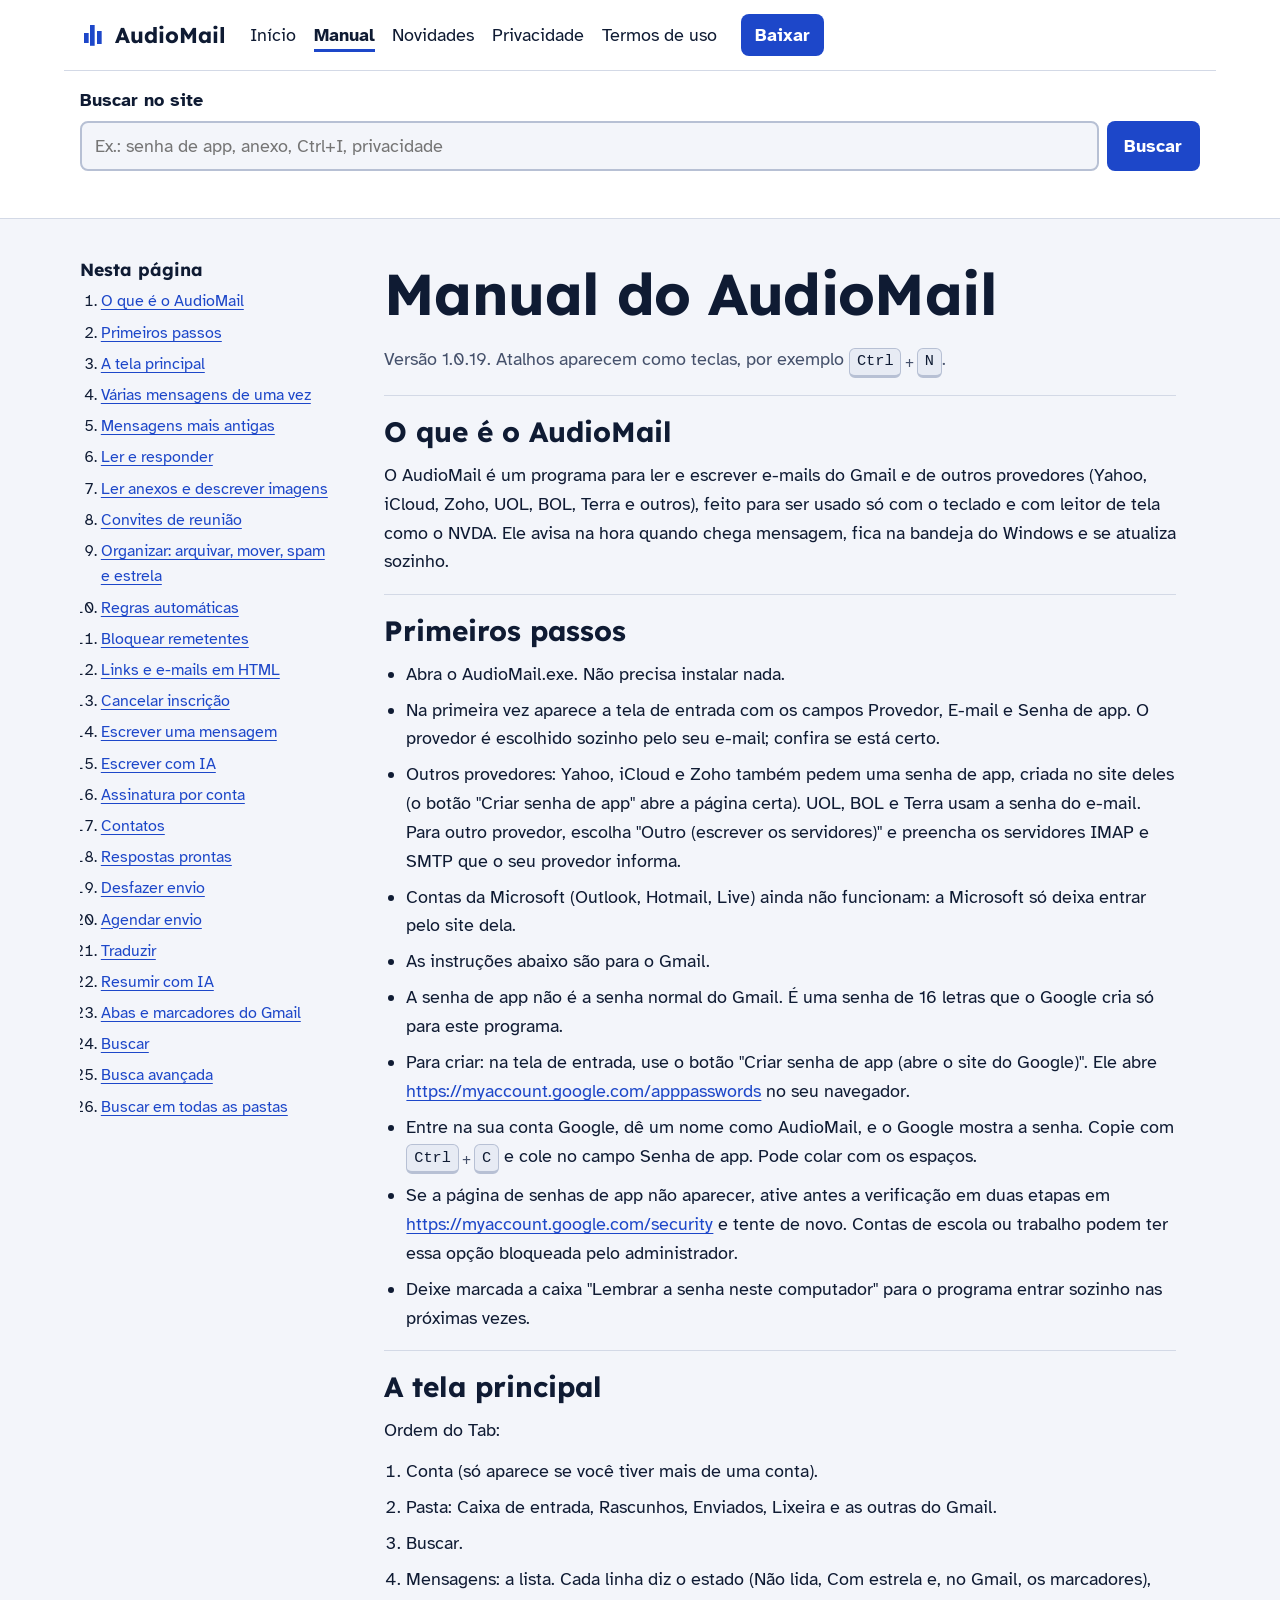
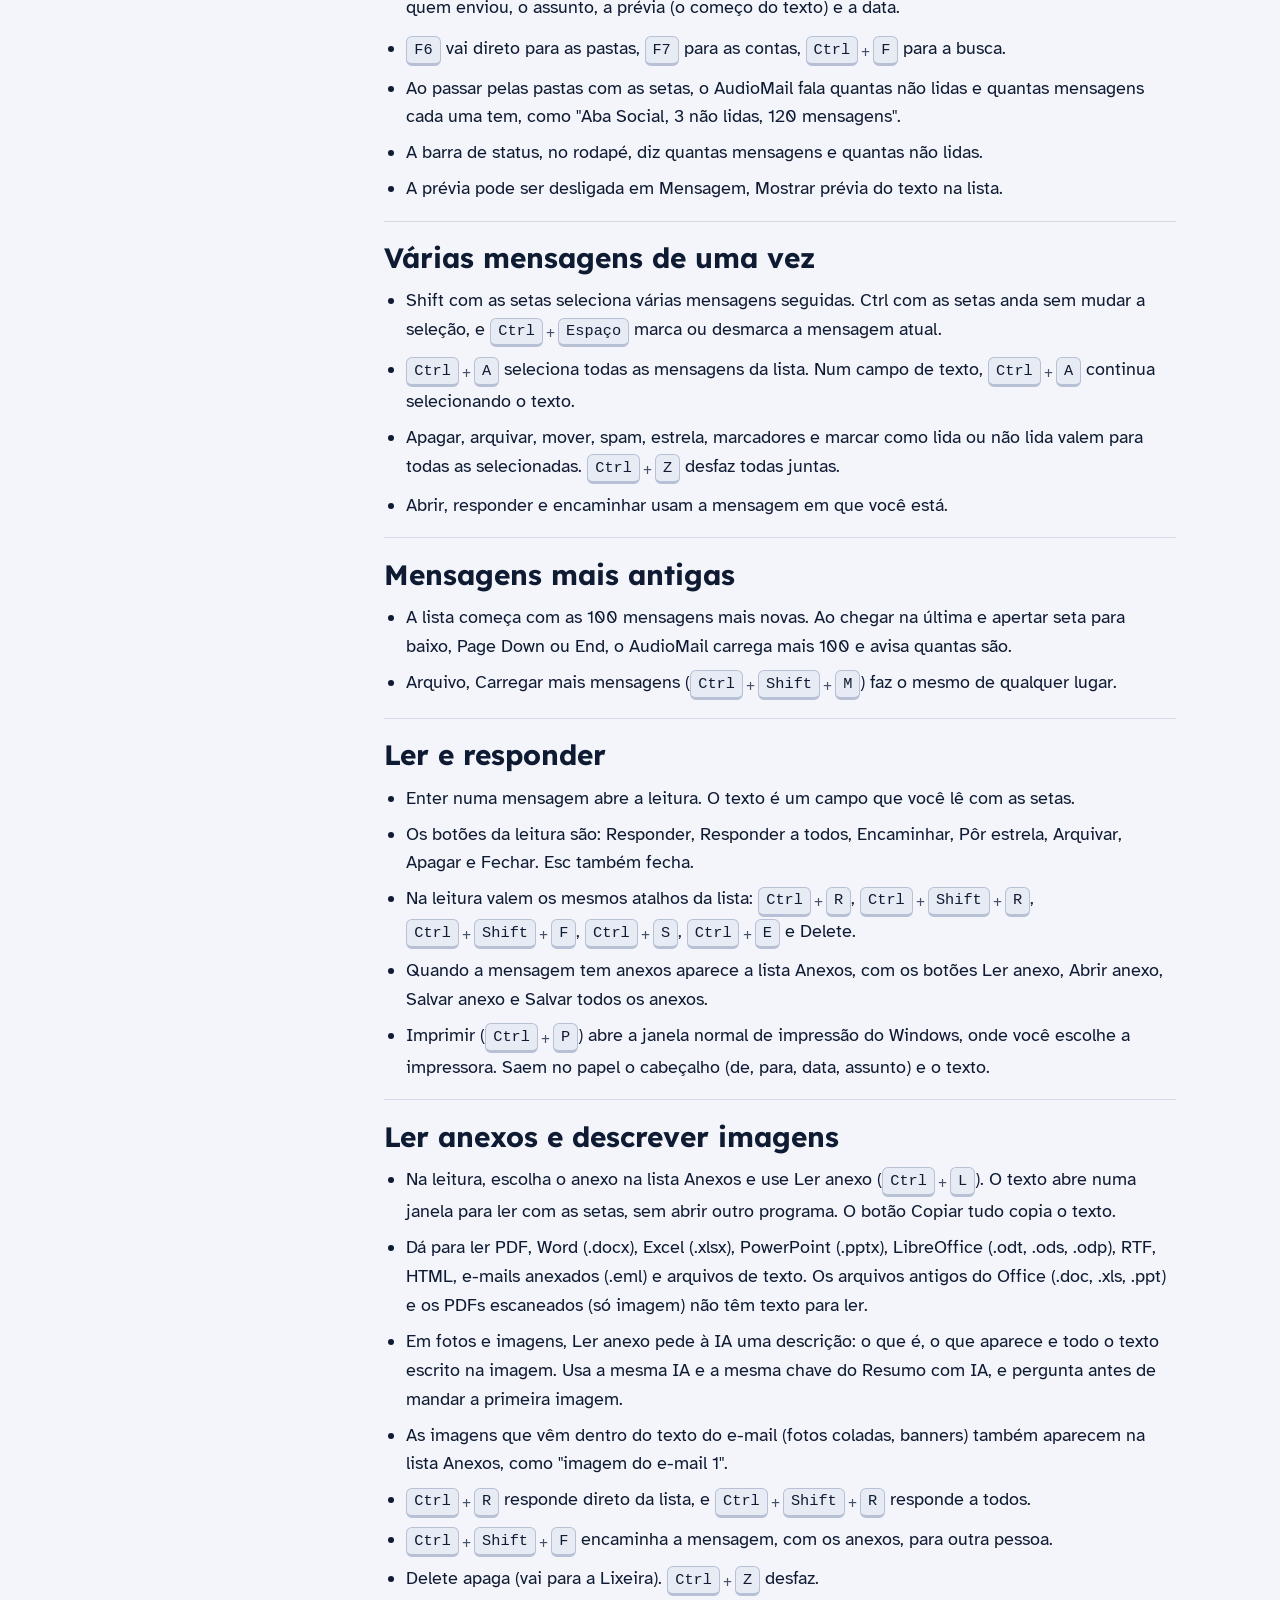
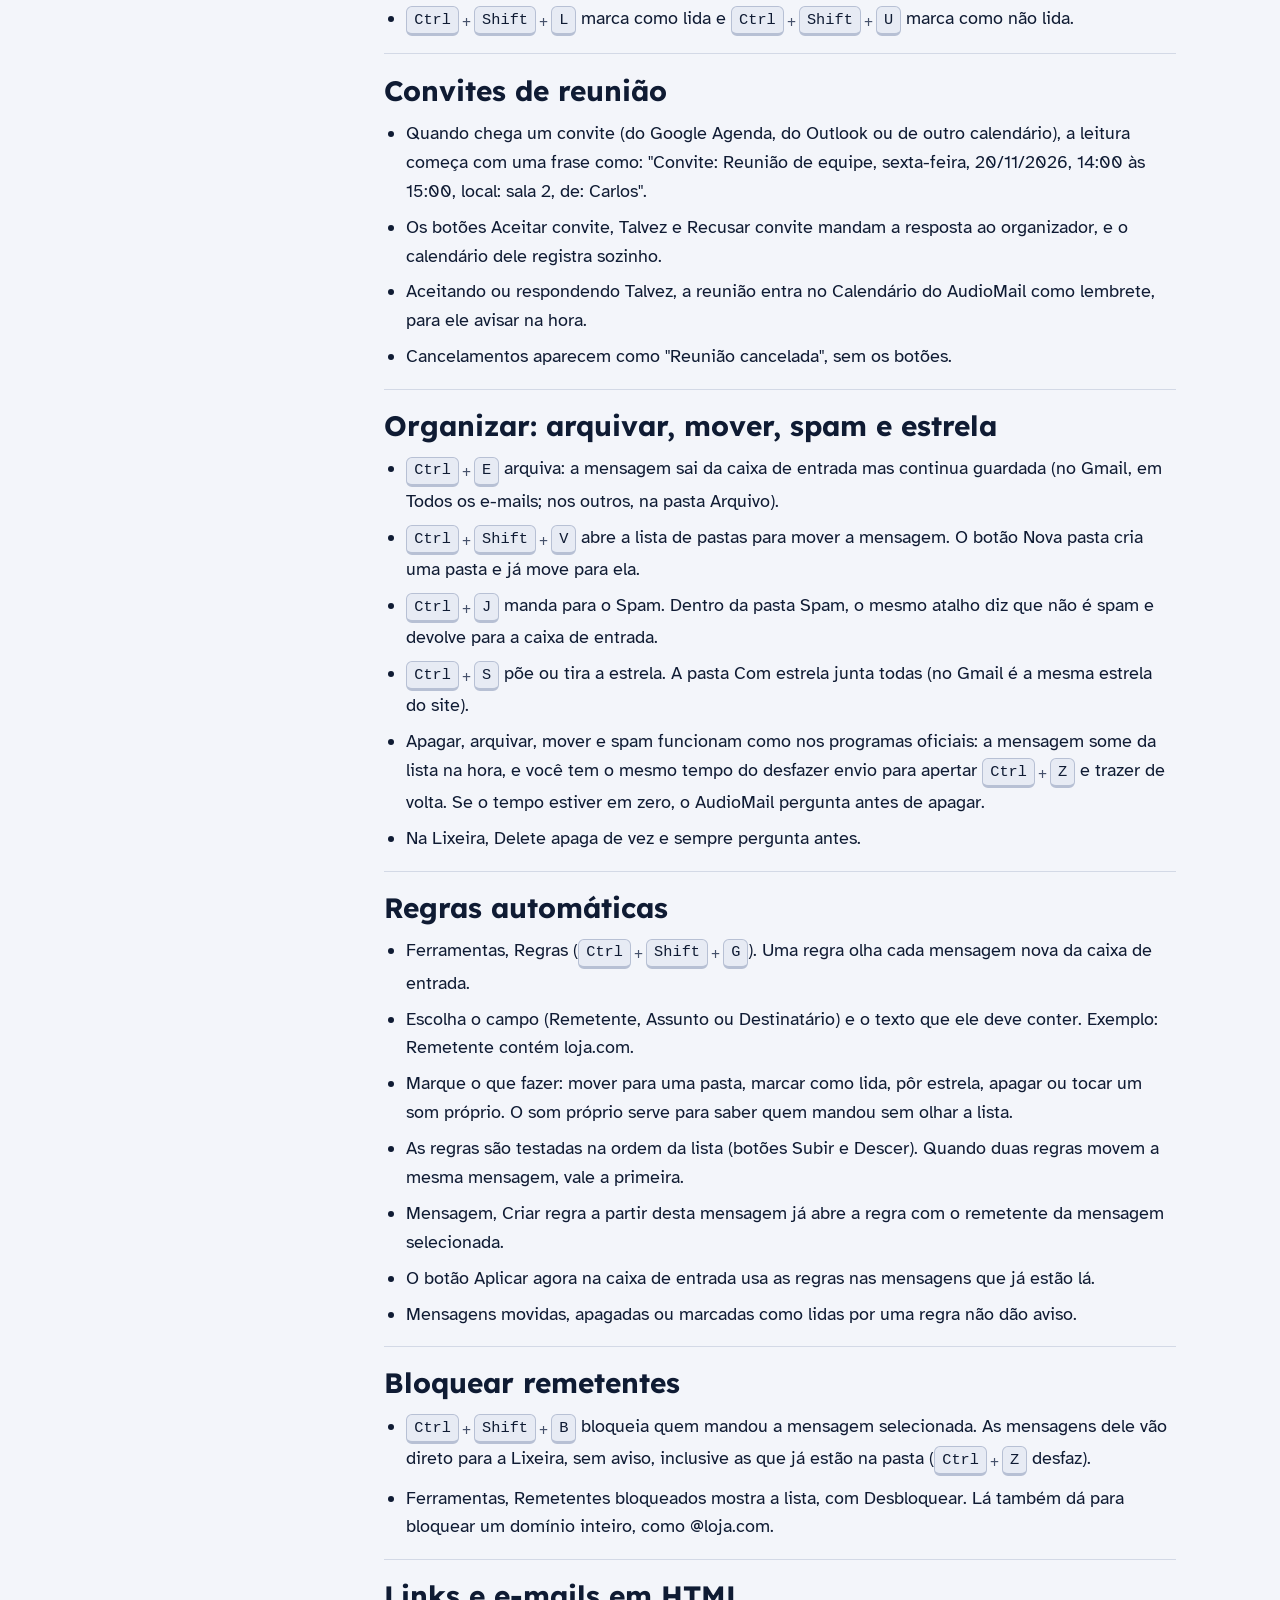
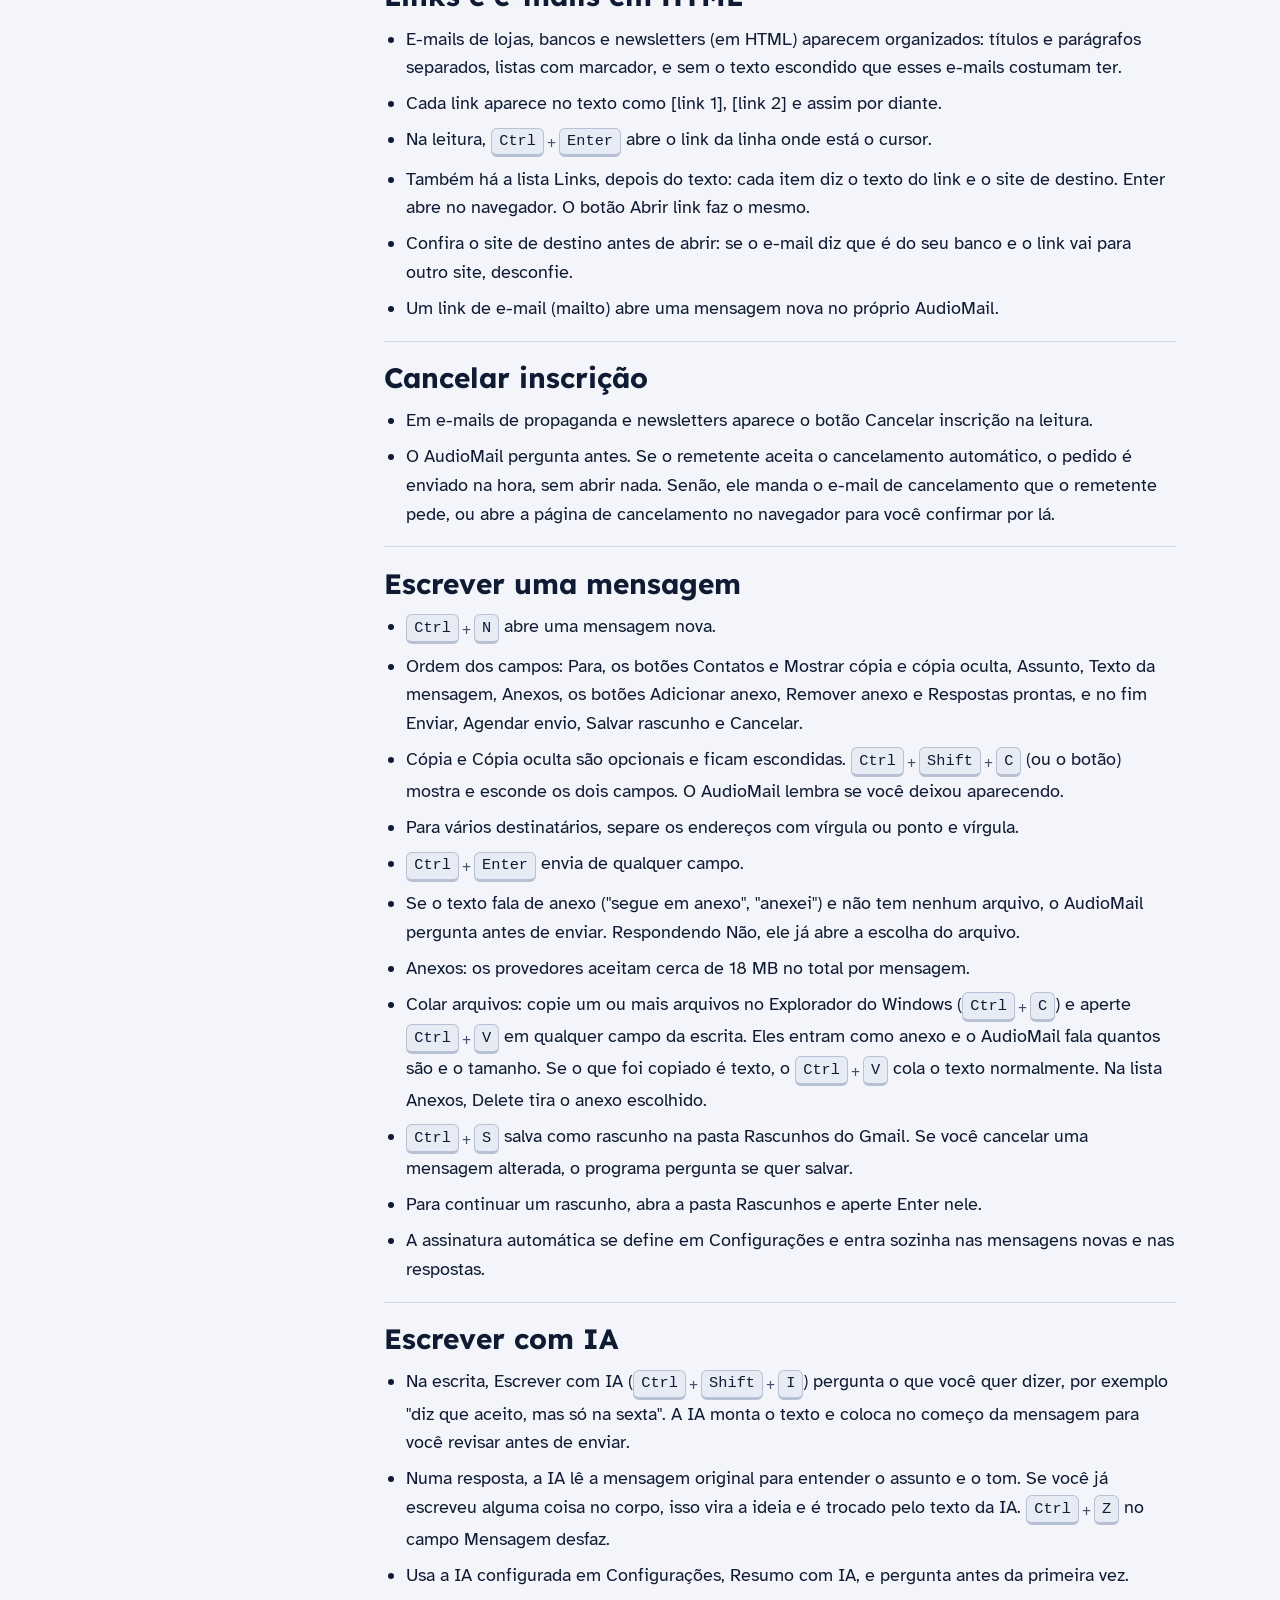
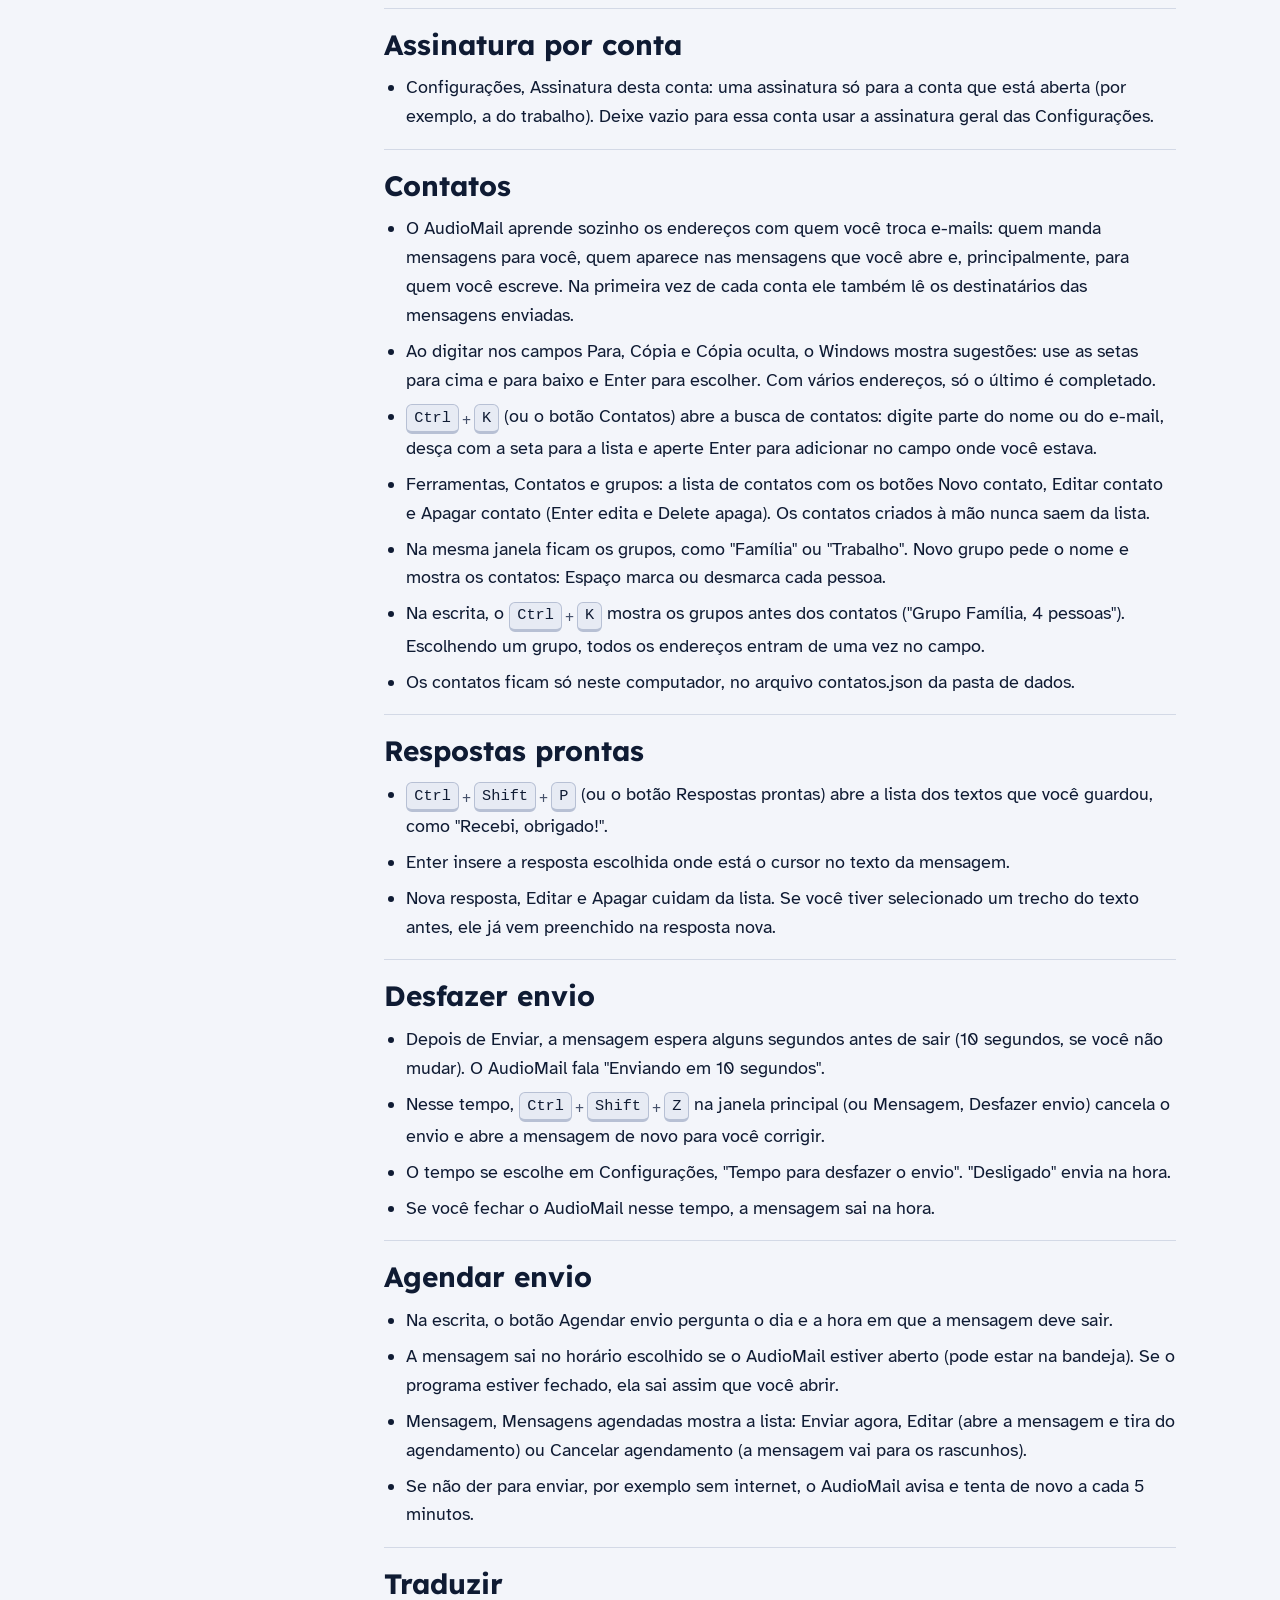
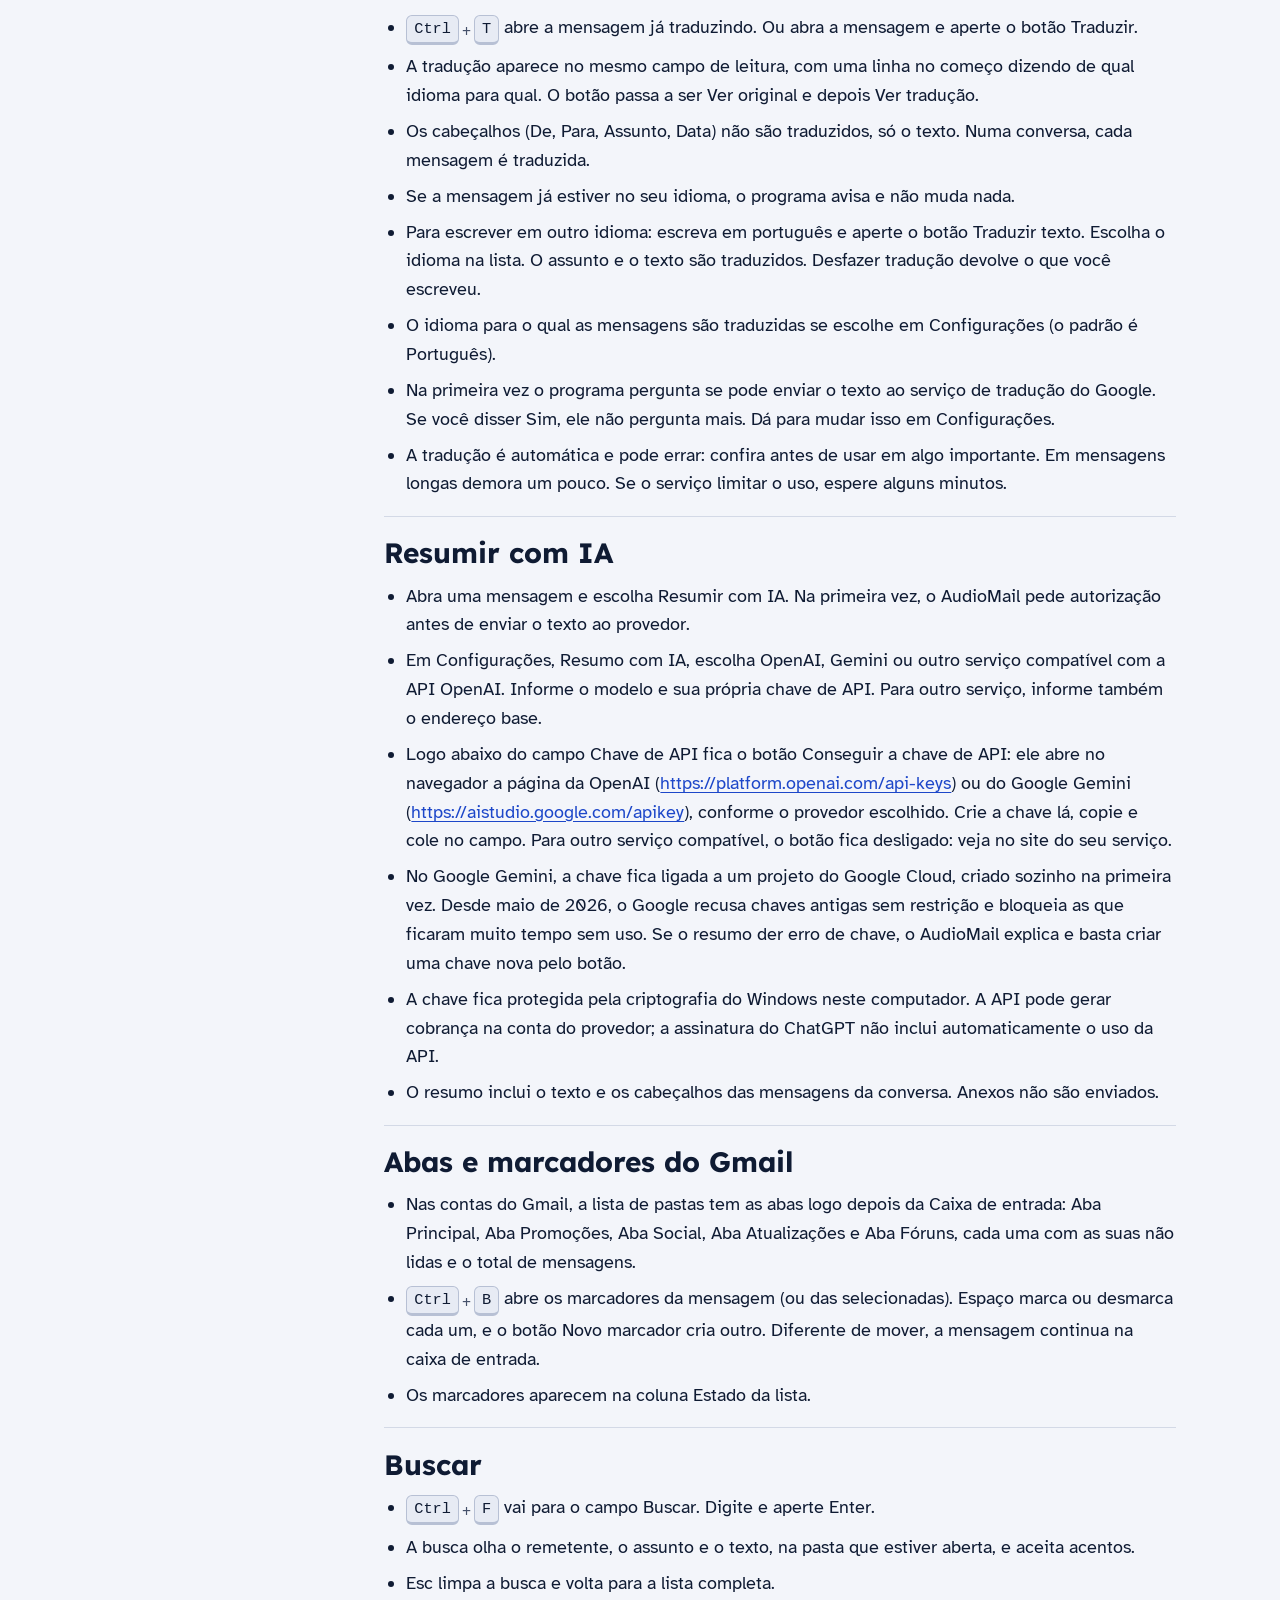
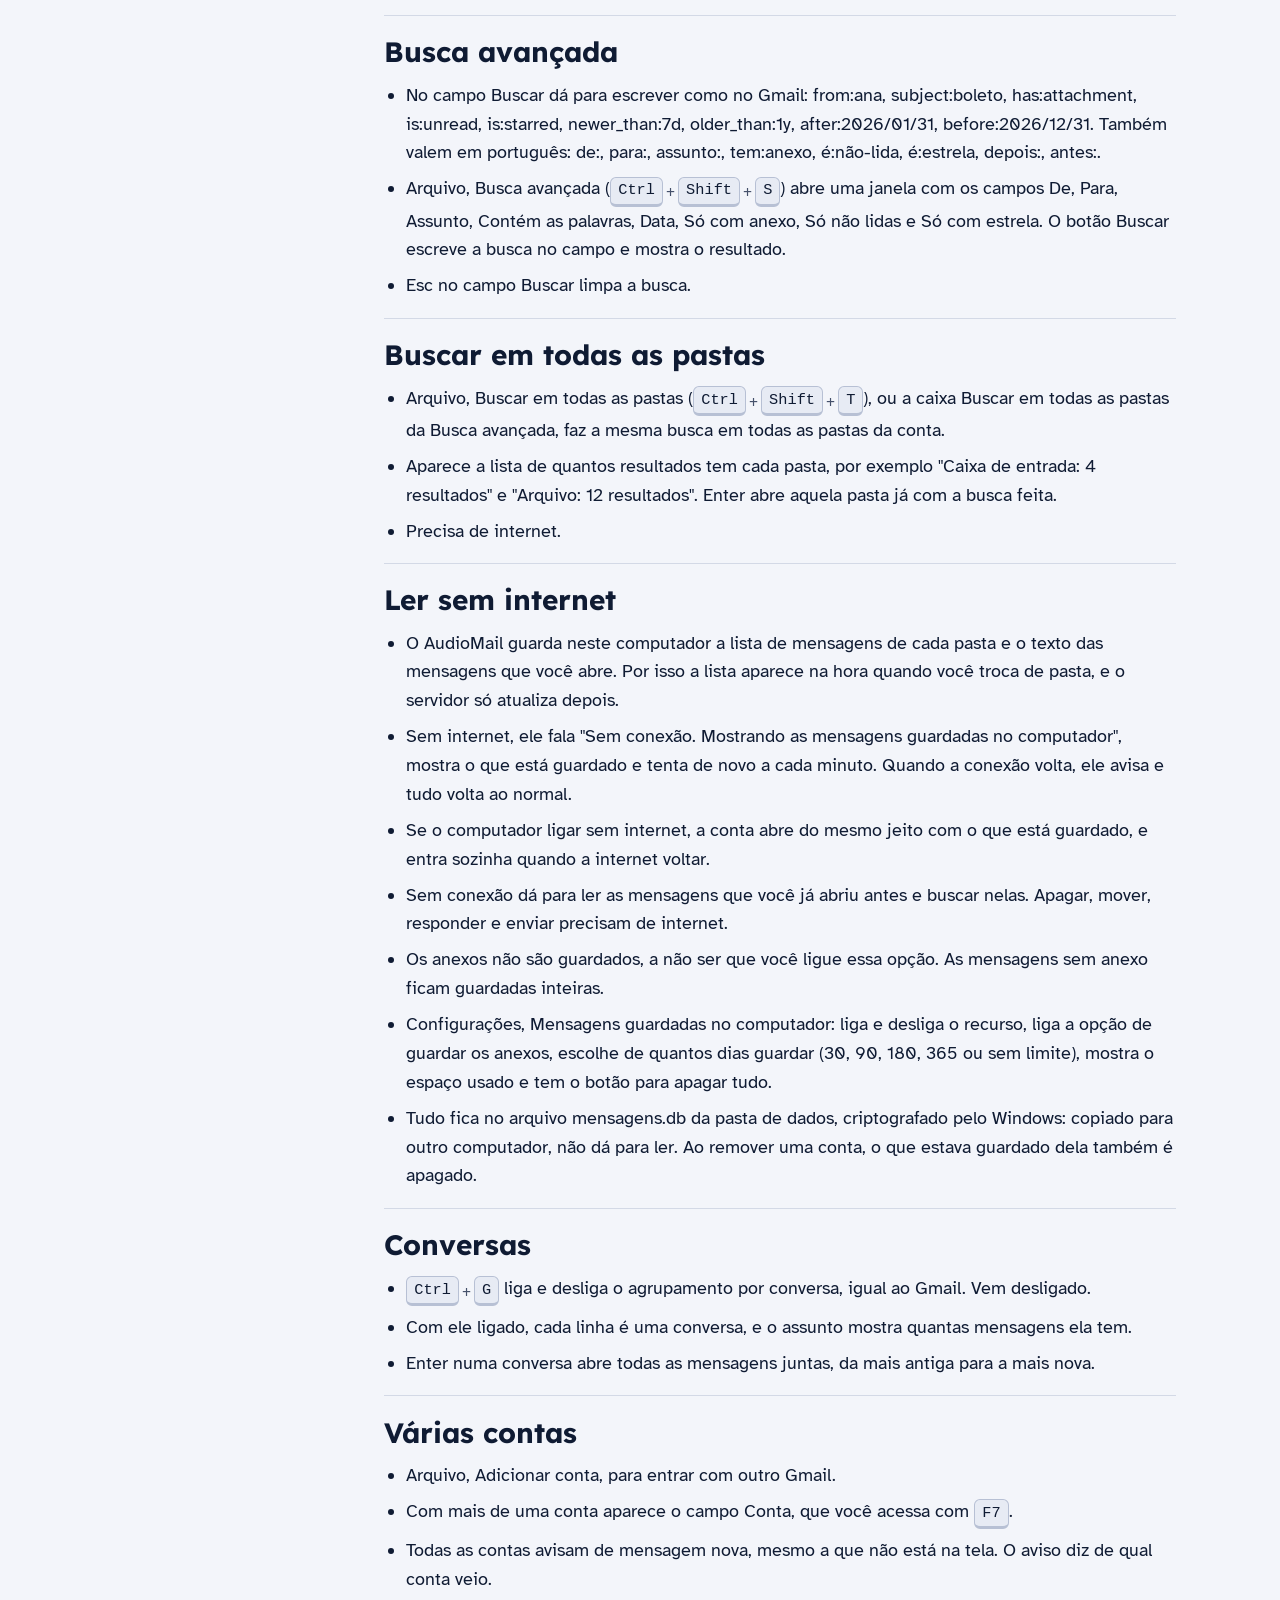
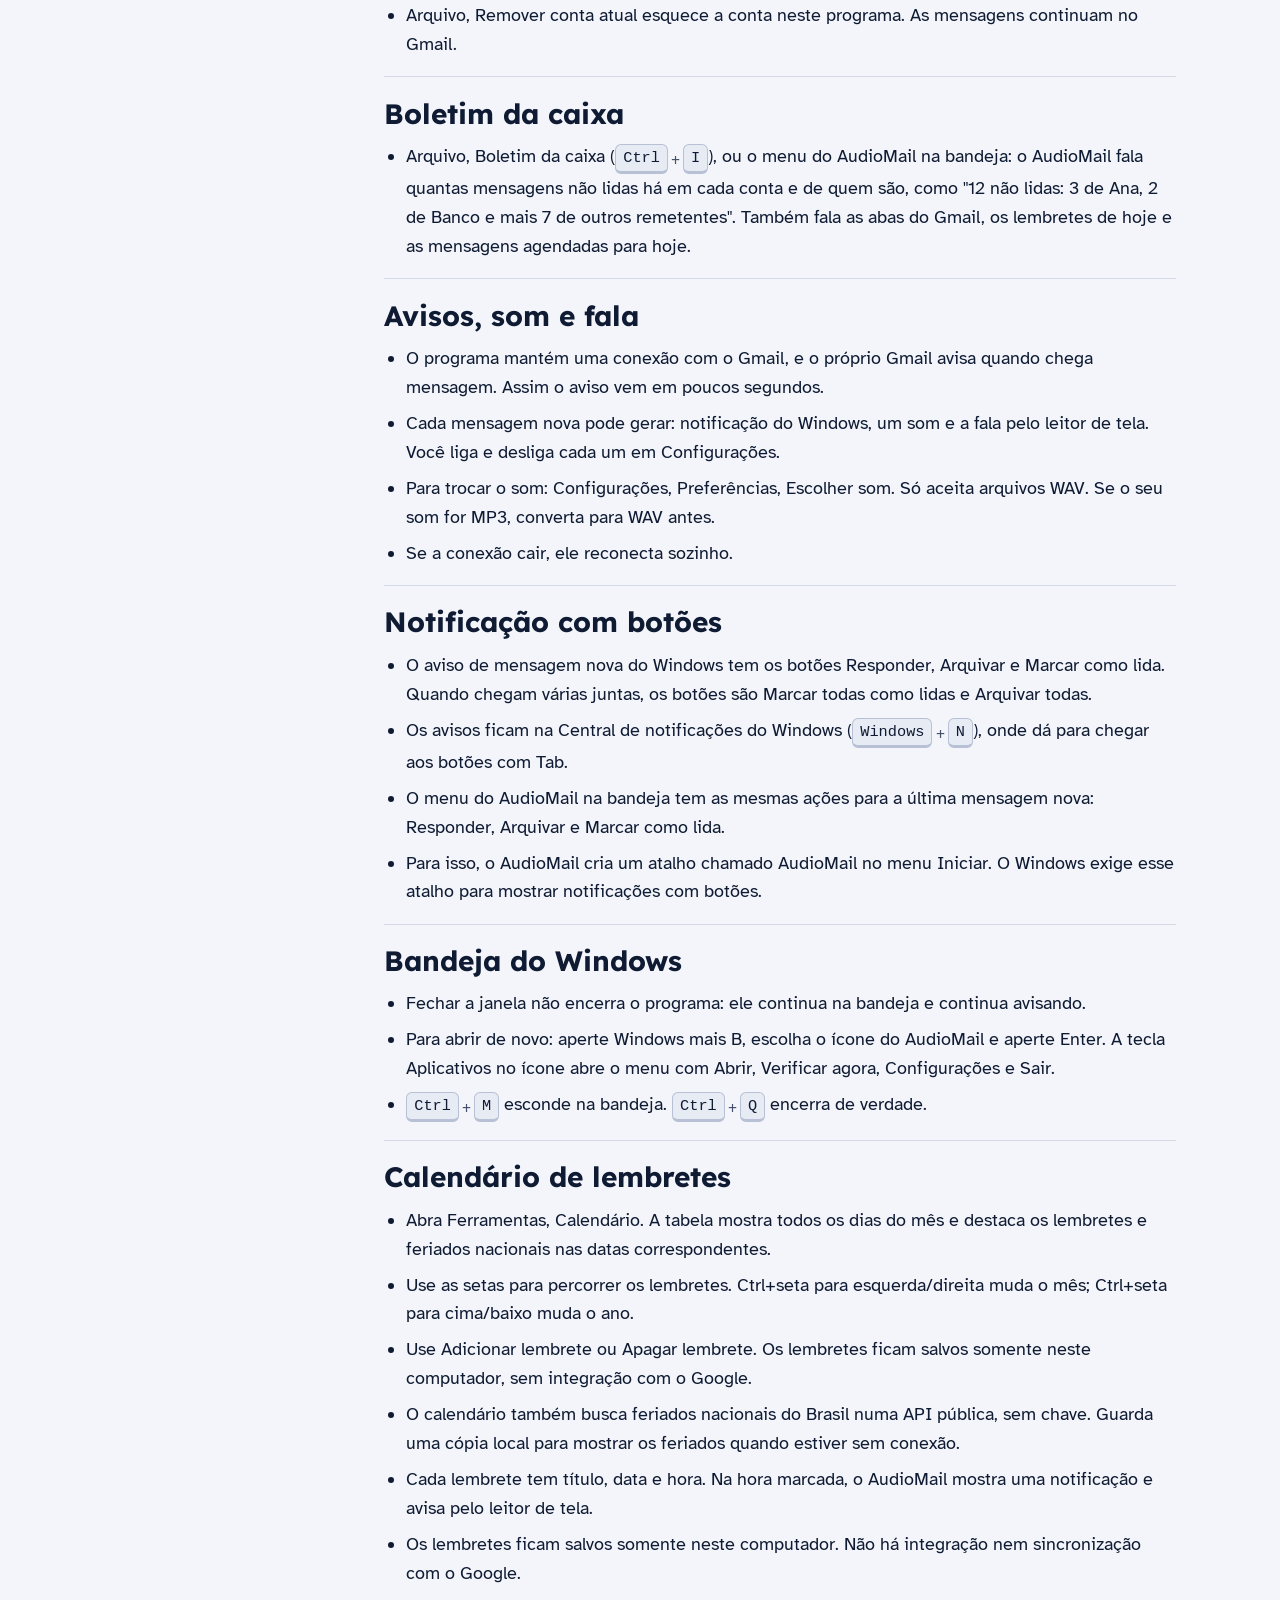
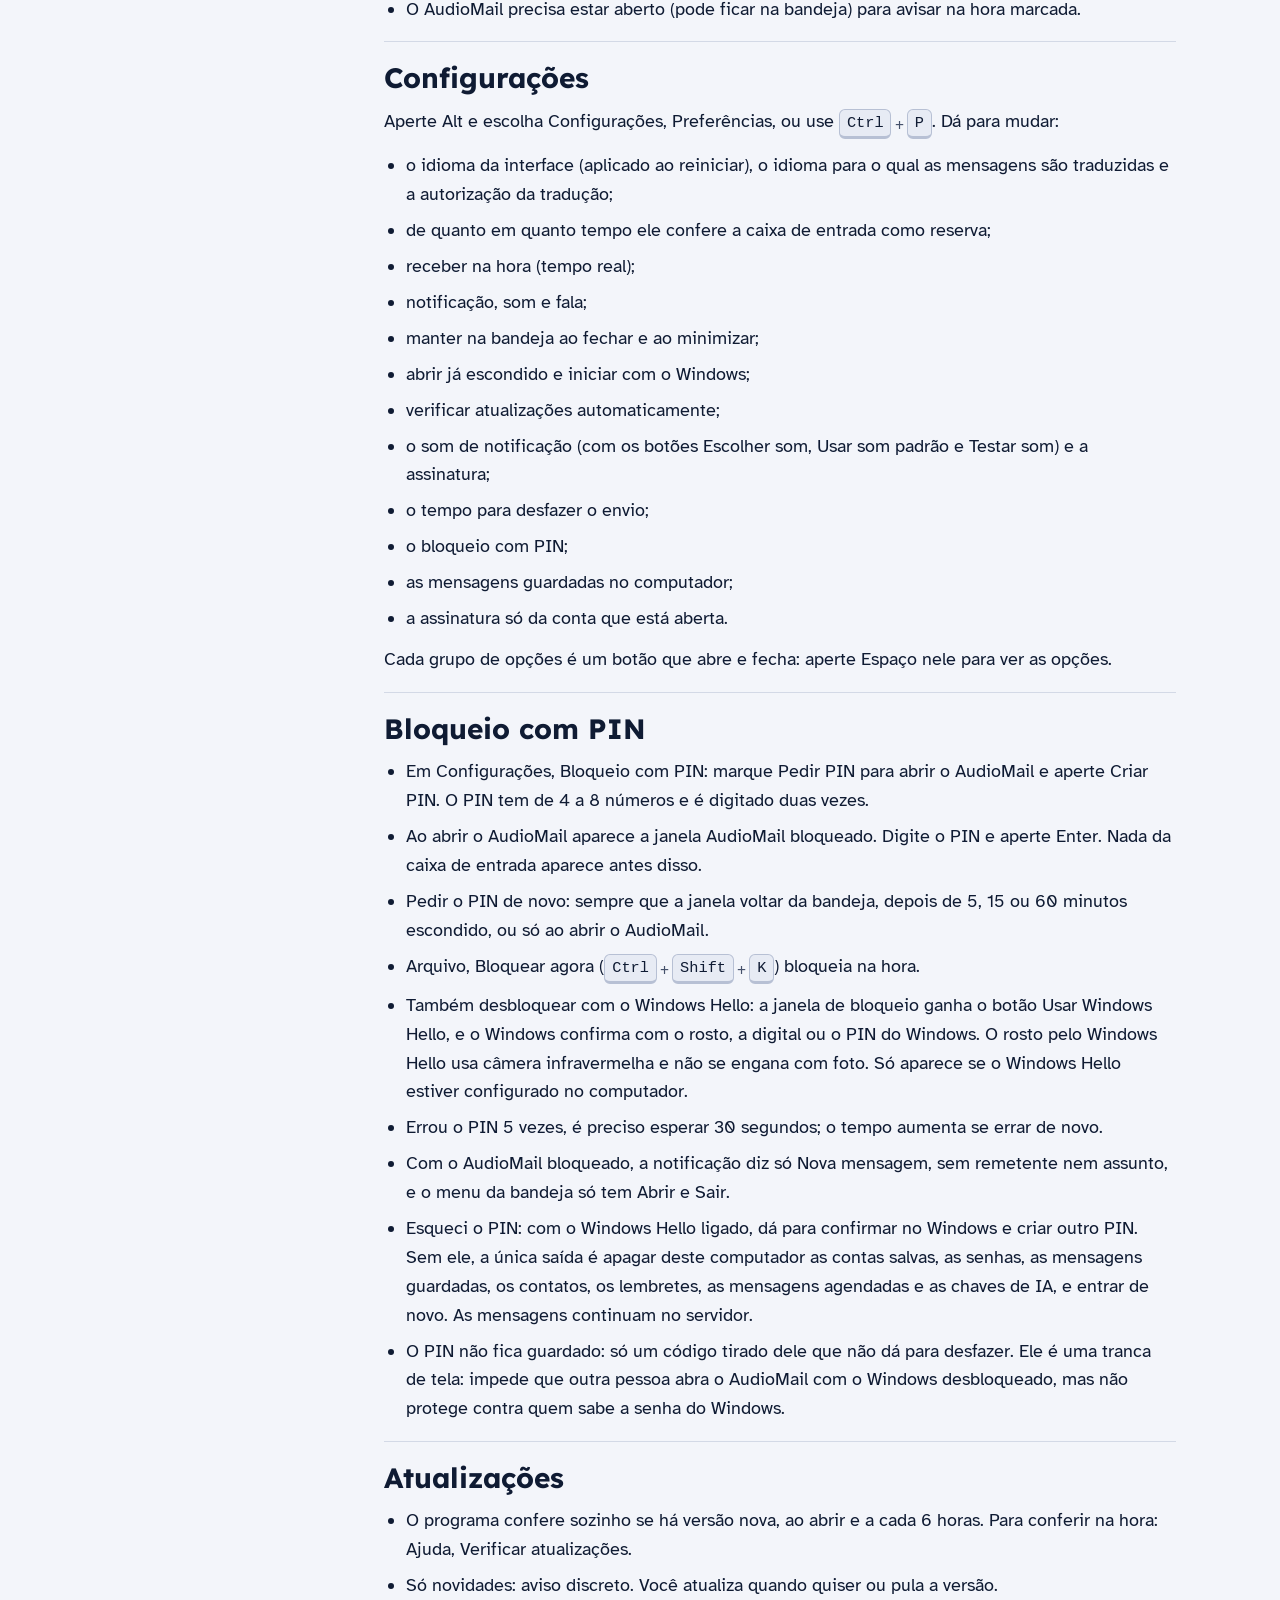
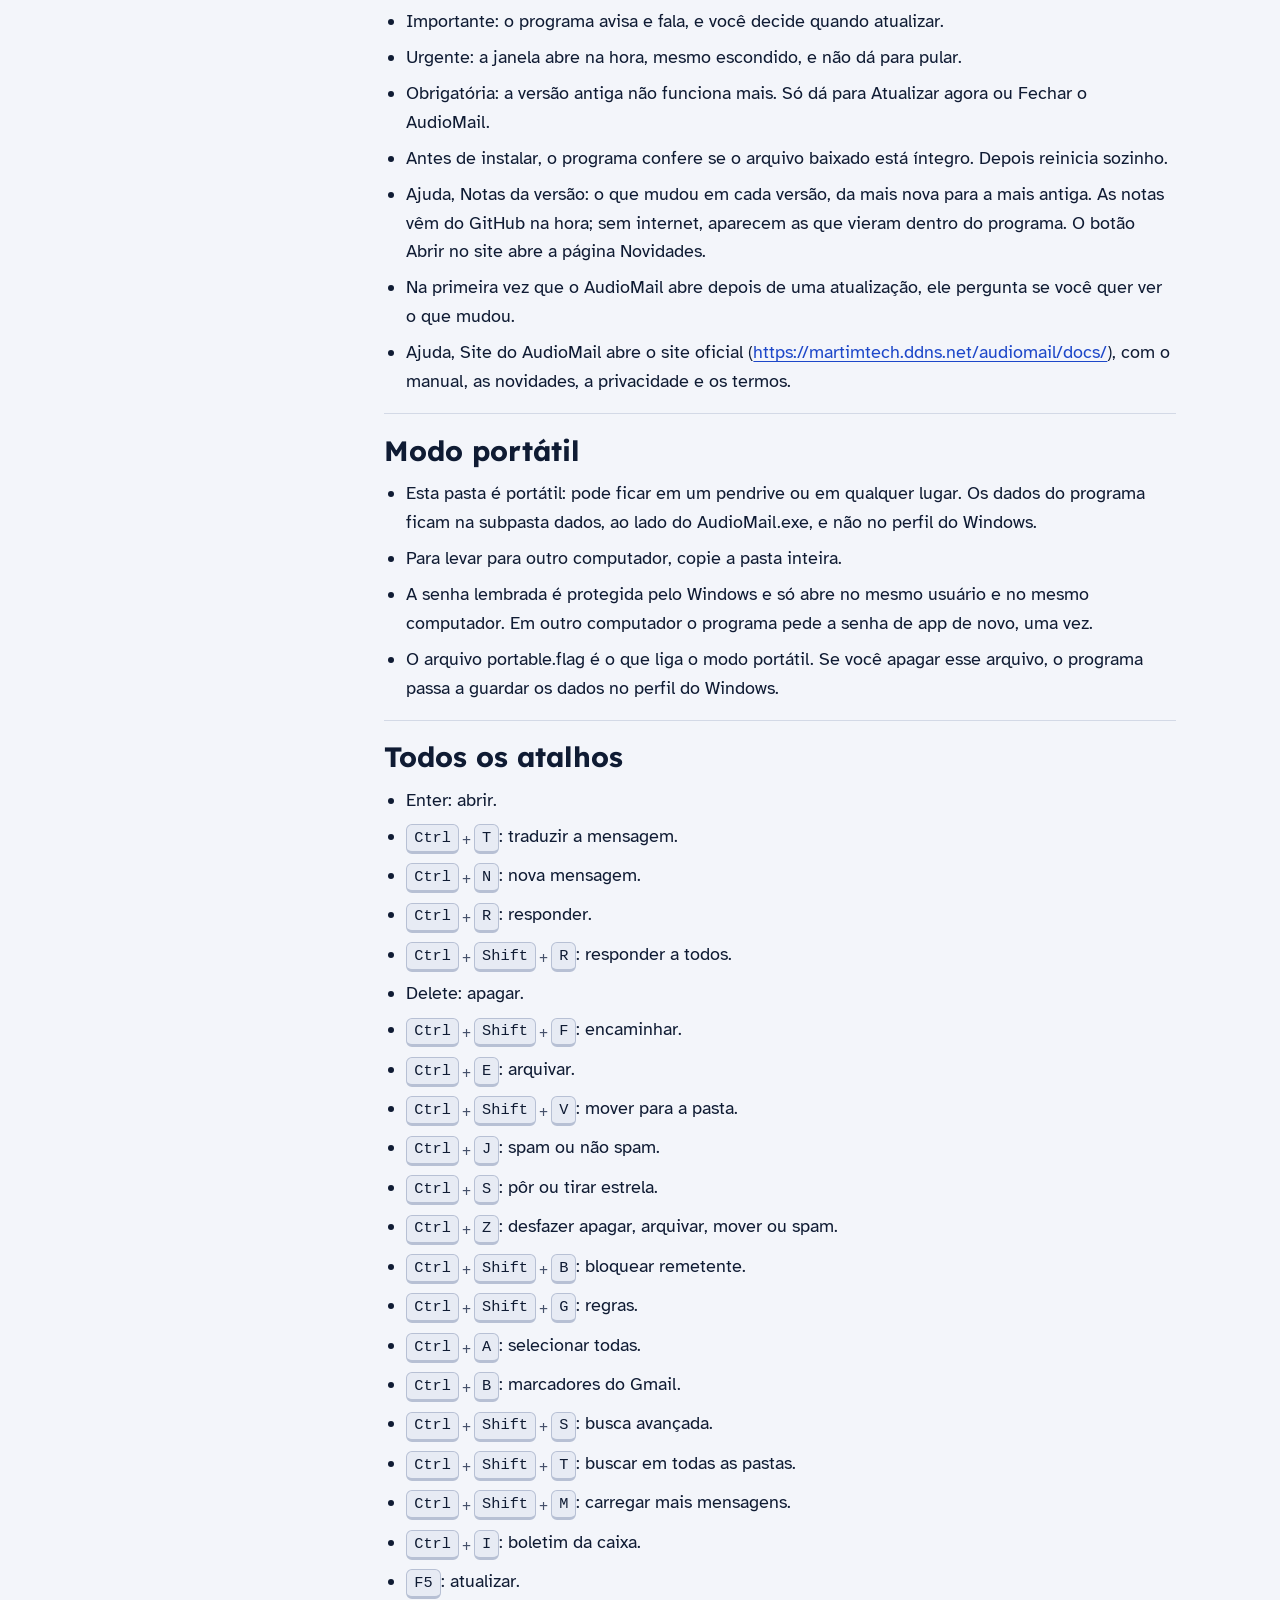
==== commit a870c73c: "AudioMail 1.0.19: botão para conseguir a chave de API - Configurações, Resumo com IA: botão que abre" ====
--- a/docs/manual.html
+++ b/docs/manual.html
@@ -19,7 +19,7 @@
       <span class="marca-icone" aria-hidden="true"></span>AudioMail
     </a>
     <nav aria-label="Páginas do site"><ul class="menu"><li><a href="index.html">Início</a></li><li><a href="manual.html" aria-current="page">Manual</a></li><li><a href="novidades.html">Novidades</a></li><li><a href="privacidade.html">Privacidade</a></li><li><a href="termos.html">Termos de uso</a></li></ul></nav>
-    <a class="botao botao-pequeno" href="https://github.com/martimpcctrl/AudioMail/releases/download/v1.0.18/AudioMail-Portatil-1.0.18.zip">Baixar</a>
+    <a class="botao botao-pequeno" href="https://github.com/martimpcctrl/AudioMail/releases/download/v1.0.19/AudioMail-Portatil-1.0.19.zip">Baixar</a>
   </div>
   <div class="faixa faixa-busca">
     <form class="busca" role="search" id="form-busca" action="#">
@@ -42,7 +42,7 @@
   </nav>
   <article class="texto">
     <h1>Manual do AudioMail</h1>
-    <p class="meta">Versão 1.0.18. Atalhos aparecem como teclas, por exemplo <span class="combo"><kbd>Ctrl</kbd><span class="plus">+</span><kbd>N</kbd></span>.</p>
+    <p class="meta">Versão 1.0.19. Atalhos aparecem como teclas, por exemplo <span class="combo"><kbd>Ctrl</kbd><span class="plus">+</span><kbd>N</kbd></span>.</p>
     <section aria-labelledby="o-que-é-o-audiomail"><h2 id="o-que-é-o-audiomail">O que é o AudioMail</h2>
 <p>O AudioMail é um programa para ler e escrever e-mails do Gmail e de outros provedores (Yahoo, iCloud, Zoho, UOL, BOL, Terra e outros), feito para ser usado só com o teclado e com leitor de tela como o NVDA. Ele avisa na hora quando chega mensagem, fica na bandeja do Windows e se atualiza sozinho.</p></section>
 <section aria-labelledby="primeiros-passos"><h2 id="primeiros-passos">Primeiros passos</h2>
@@ -88,7 +88,7 @@
 <section aria-labelledby="traduzir"><h2 id="traduzir">Traduzir</h2>
 <ul><li><span class="combo"><kbd>Ctrl</kbd><span class="plus">+</span><kbd>T</kbd></span> abre a mensagem já traduzindo. Ou abra a mensagem e aperte o botão Traduzir.</li><li>A tradução aparece no mesmo campo de leitura, com uma linha no começo dizendo de qual idioma para qual. O botão passa a ser Ver original e depois Ver tradução.</li><li>Os cabeçalhos (De, Para, Assunto, Data) não são traduzidos, só o texto. Numa conversa, cada mensagem é traduzida.</li><li>Se a mensagem já estiver no seu idioma, o programa avisa e não muda nada.</li><li>Para escrever em outro idioma: escreva em português e aperte o botão Traduzir texto. Escolha o idioma na lista. O assunto e o texto são traduzidos. Desfazer tradução devolve o que você escreveu.</li><li>O idioma para o qual as mensagens são traduzidas se escolhe em Configurações (o padrão é Português).</li><li>Na primeira vez o programa pergunta se pode enviar o texto ao serviço de tradução do Google. Se você disser Sim, ele não pergunta mais. Dá para mudar isso em Configurações.</li><li>A tradução é automática e pode errar: confira antes de usar em algo importante. Em mensagens longas demora um pouco. Se o serviço limitar o uso, espere alguns minutos.</li></ul></section>
 <section aria-labelledby="resumir-com-ia"><h2 id="resumir-com-ia">Resumir com IA</h2>
-<ul><li>Abra uma mensagem e escolha Resumir com IA. Na primeira vez, o AudioMail pede autorização antes de enviar o texto ao provedor.</li><li>Em Configurações, Resumo com IA, escolha OpenAI, Gemini ou outro serviço compatível com a API OpenAI. Informe o modelo e sua própria chave de API. Para outro serviço, informe também o endereço base.</li><li>A chave fica protegida pela criptografia do Windows neste computador. A API pode gerar cobrança na conta do provedor; a assinatura do ChatGPT não inclui automaticamente o uso da API.</li><li>O resumo inclui o texto e os cabeçalhos das mensagens da conversa. Anexos não são enviados.</li></ul></section>
+<ul><li>Abra uma mensagem e escolha Resumir com IA. Na primeira vez, o AudioMail pede autorização antes de enviar o texto ao provedor.</li><li>Em Configurações, Resumo com IA, escolha OpenAI, Gemini ou outro serviço compatível com a API OpenAI. Informe o modelo e sua própria chave de API. Para outro serviço, informe também o endereço base.</li><li>Logo abaixo do campo Chave de API fica o botão Conseguir a chave de API: ele abre no navegador a página da OpenAI (<a href="https://platform.openai.com/api-keys">https://platform.openai.com/api-keys</a>) ou do Google Gemini (<a href="https://aistudio.google.com/apikey">https://aistudio.google.com/apikey</a>), conforme o provedor escolhido. Crie a chave lá, copie e cole no campo. Para outro serviço compatível, o botão fica desligado: veja no site do seu serviço.</li><li>No Google Gemini, a chave fica ligada a um projeto do Google Cloud, criado sozinho na primeira vez. Desde maio de 2026, o Google recusa chaves antigas sem restrição e bloqueia as que ficaram muito tempo sem uso. Se o resumo der erro de chave, o AudioMail explica e basta criar uma chave nova pelo botão.</li><li>A chave fica protegida pela criptografia do Windows neste computador. A API pode gerar cobrança na conta do provedor; a assinatura do ChatGPT não inclui automaticamente o uso da API.</li><li>O resumo inclui o texto e os cabeçalhos das mensagens da conversa. Anexos não são enviados.</li></ul></section>
 <section aria-labelledby="abas-e-marcadores-do-gmail"><h2 id="abas-e-marcadores-do-gmail">Abas e marcadores do Gmail</h2>
 <ul><li>Nas contas do Gmail, a lista de pastas tem as abas logo depois da Caixa de entrada: Aba Principal, Aba Promoções, Aba Social, Aba Atualizações e Aba Fóruns, cada uma com as suas não lidas e o total de mensagens.</li><li><span class="combo"><kbd>Ctrl</kbd><span class="plus">+</span><kbd>B</kbd></span> abre os marcadores da mensagem (ou das selecionadas). Espaço marca ou desmarca cada um, e o botão Novo marcador cria outro. Diferente de mover, a mensagem continua na caixa de entrada.</li><li>Os marcadores aparecem na coluna Estado da lista.</li></ul></section>
 <section aria-labelledby="buscar"><h2 id="buscar">Buscar</h2>
@@ -136,7 +136,7 @@
 <footer class="rodape">
   <div class="faixa rodape-faixa">
     <p class="aviso"><strong>Não é um aplicativo oficial.</strong> O AudioMail é um programa independente e gratuito, feito por Martim Alves. Não é um aplicativo oficial do Google (Gmail), da Microsoft (Outlook), do Yahoo, da Apple (iCloud) nem de outro provedor de e-mail, e não tem ligação com essas empresas.</p>
-    <p>AudioMail 1.0.18 · Gratuito, para Windows ·
+    <p>AudioMail 1.0.19 · Gratuito, para Windows ·
       <a href="https://github.com/martimpcctrl/AudioMail">Código e versões no GitHub</a> ·
       <a href="privacidade.html">Privacidade</a> · <a href="termos.html">Termos de uso</a></p>
   </div>
